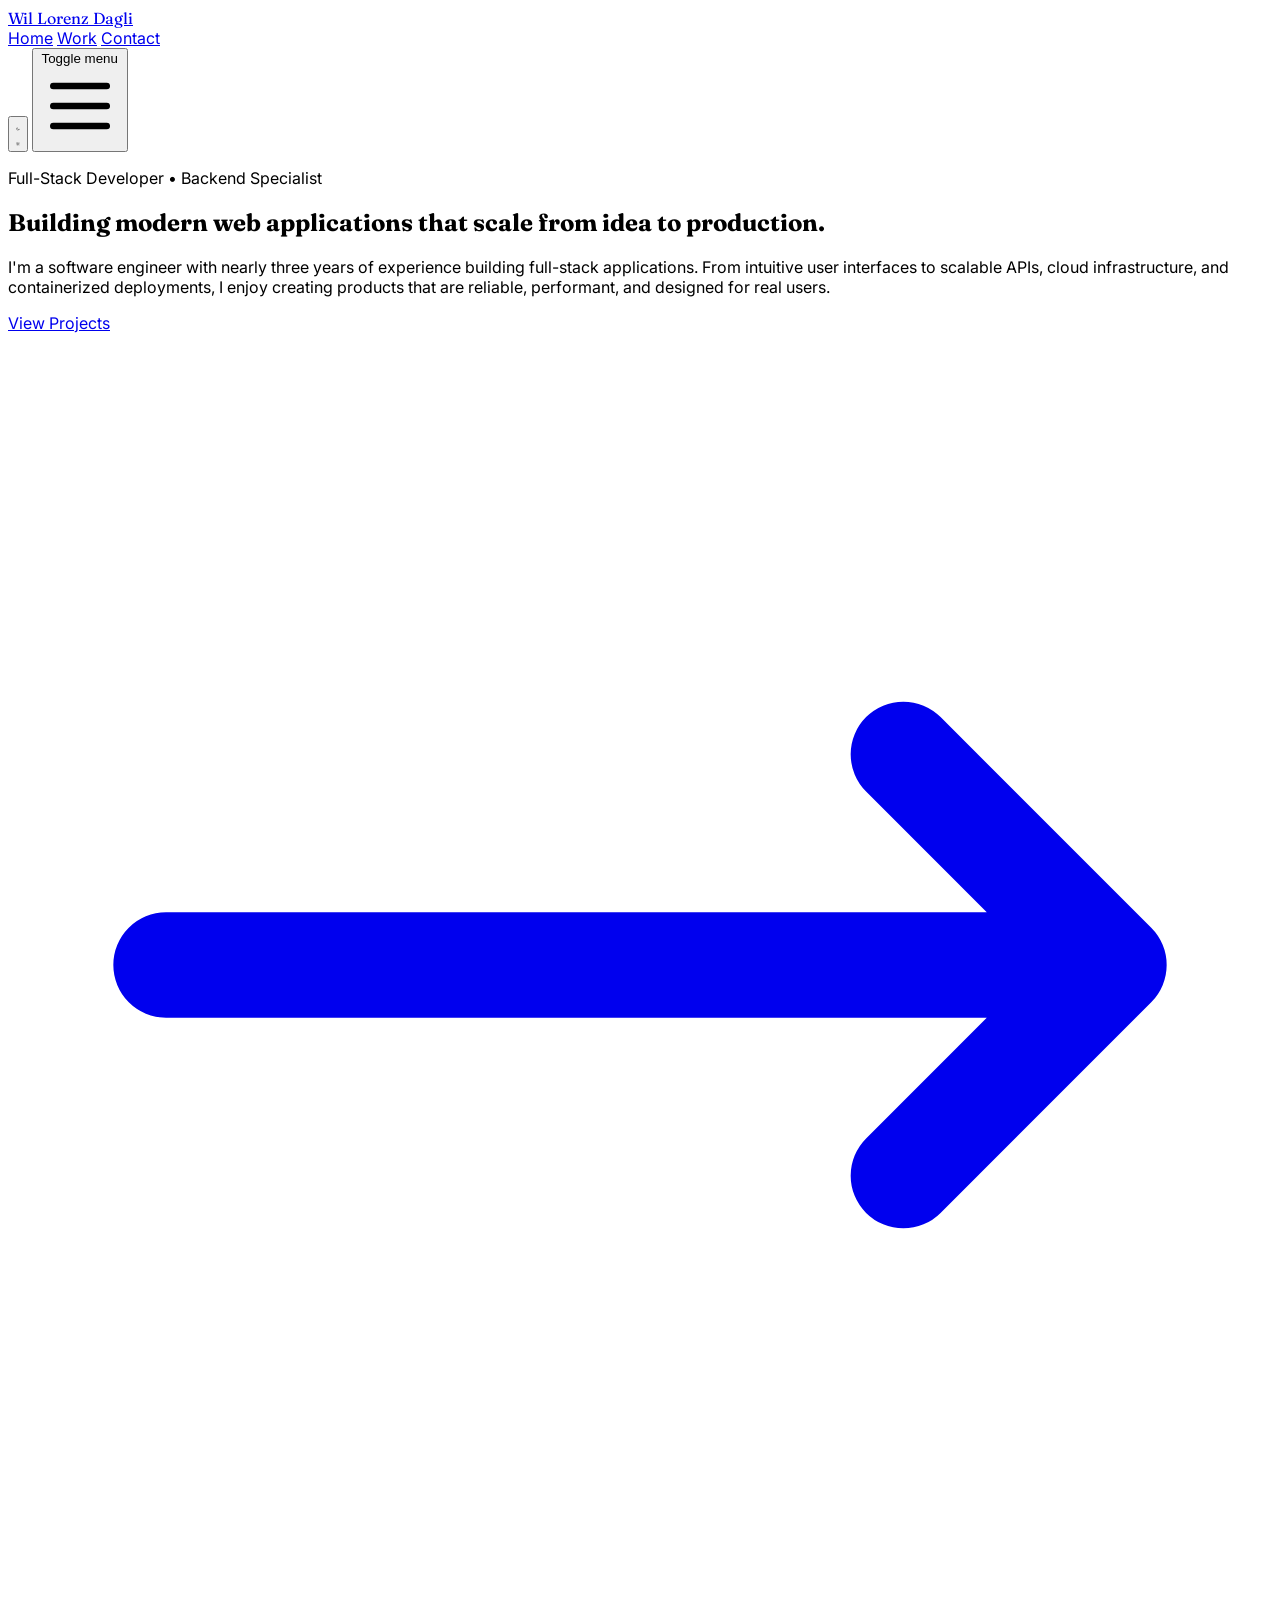
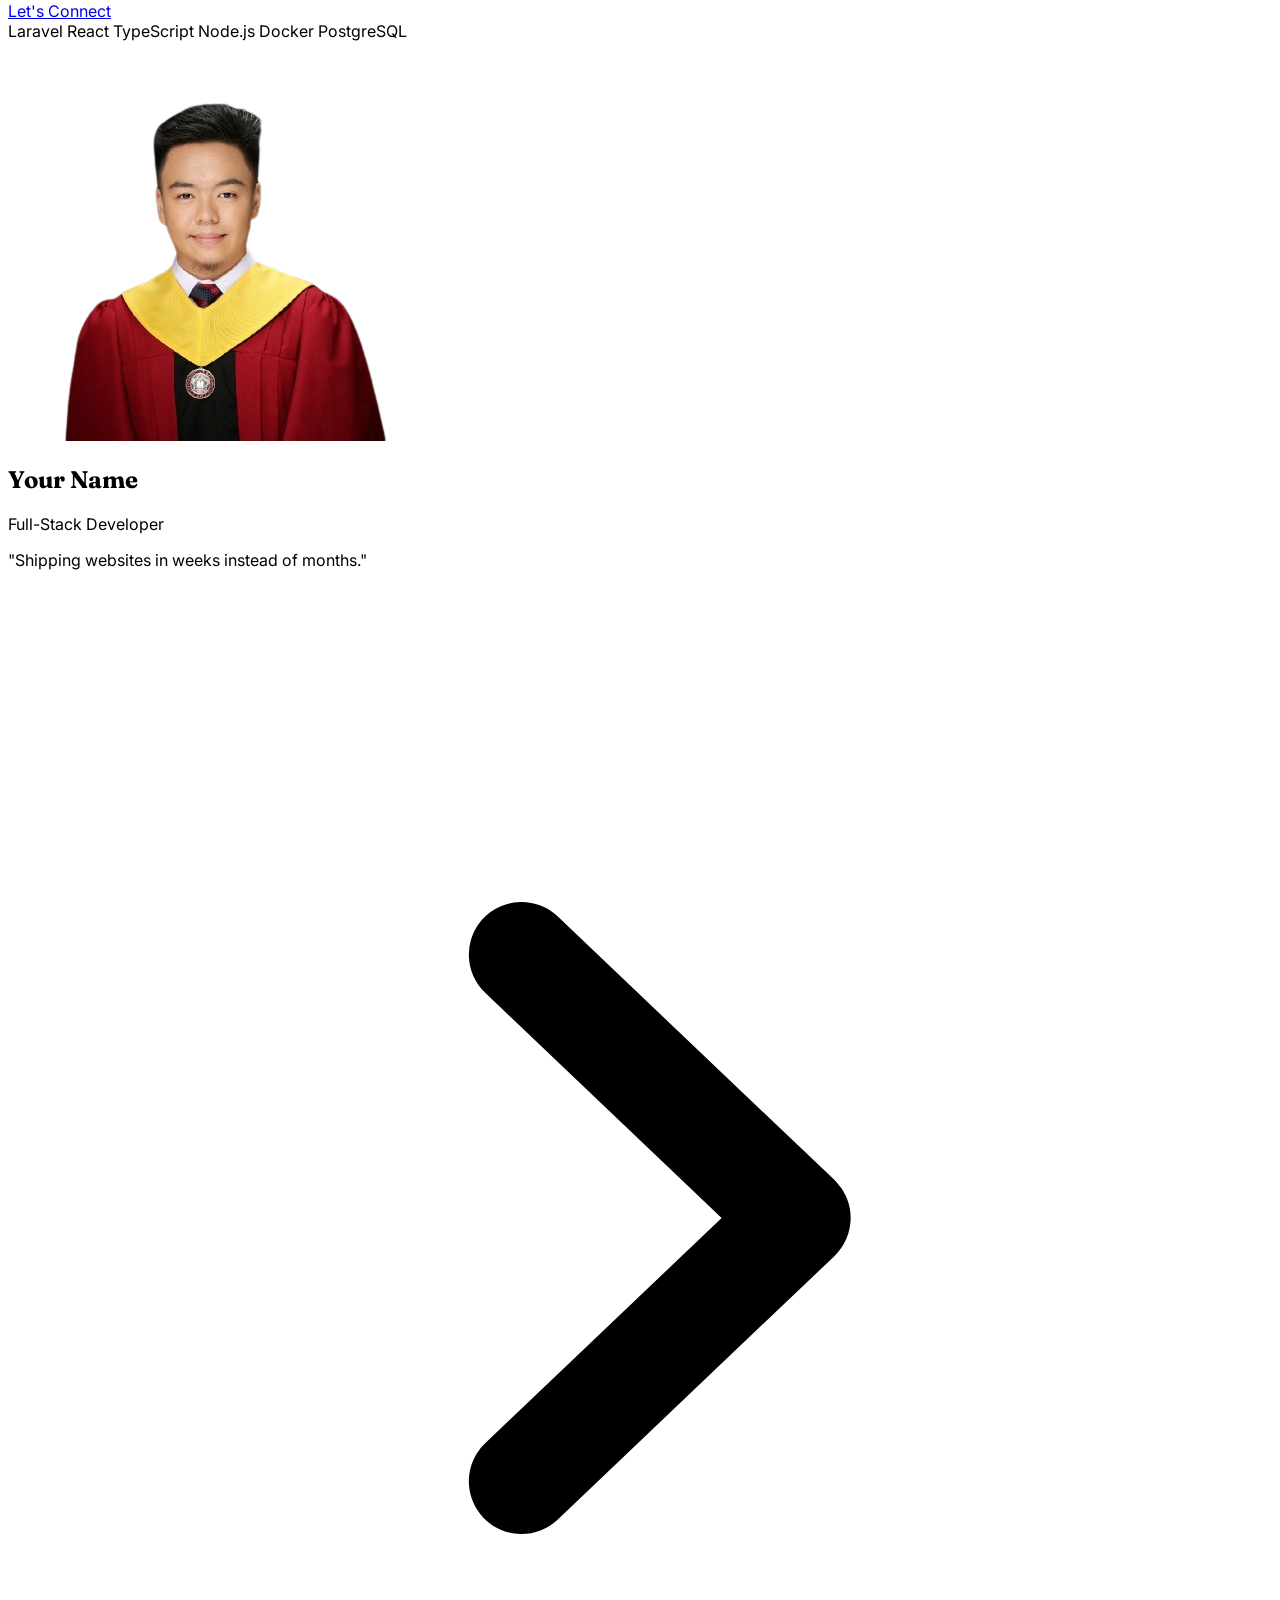
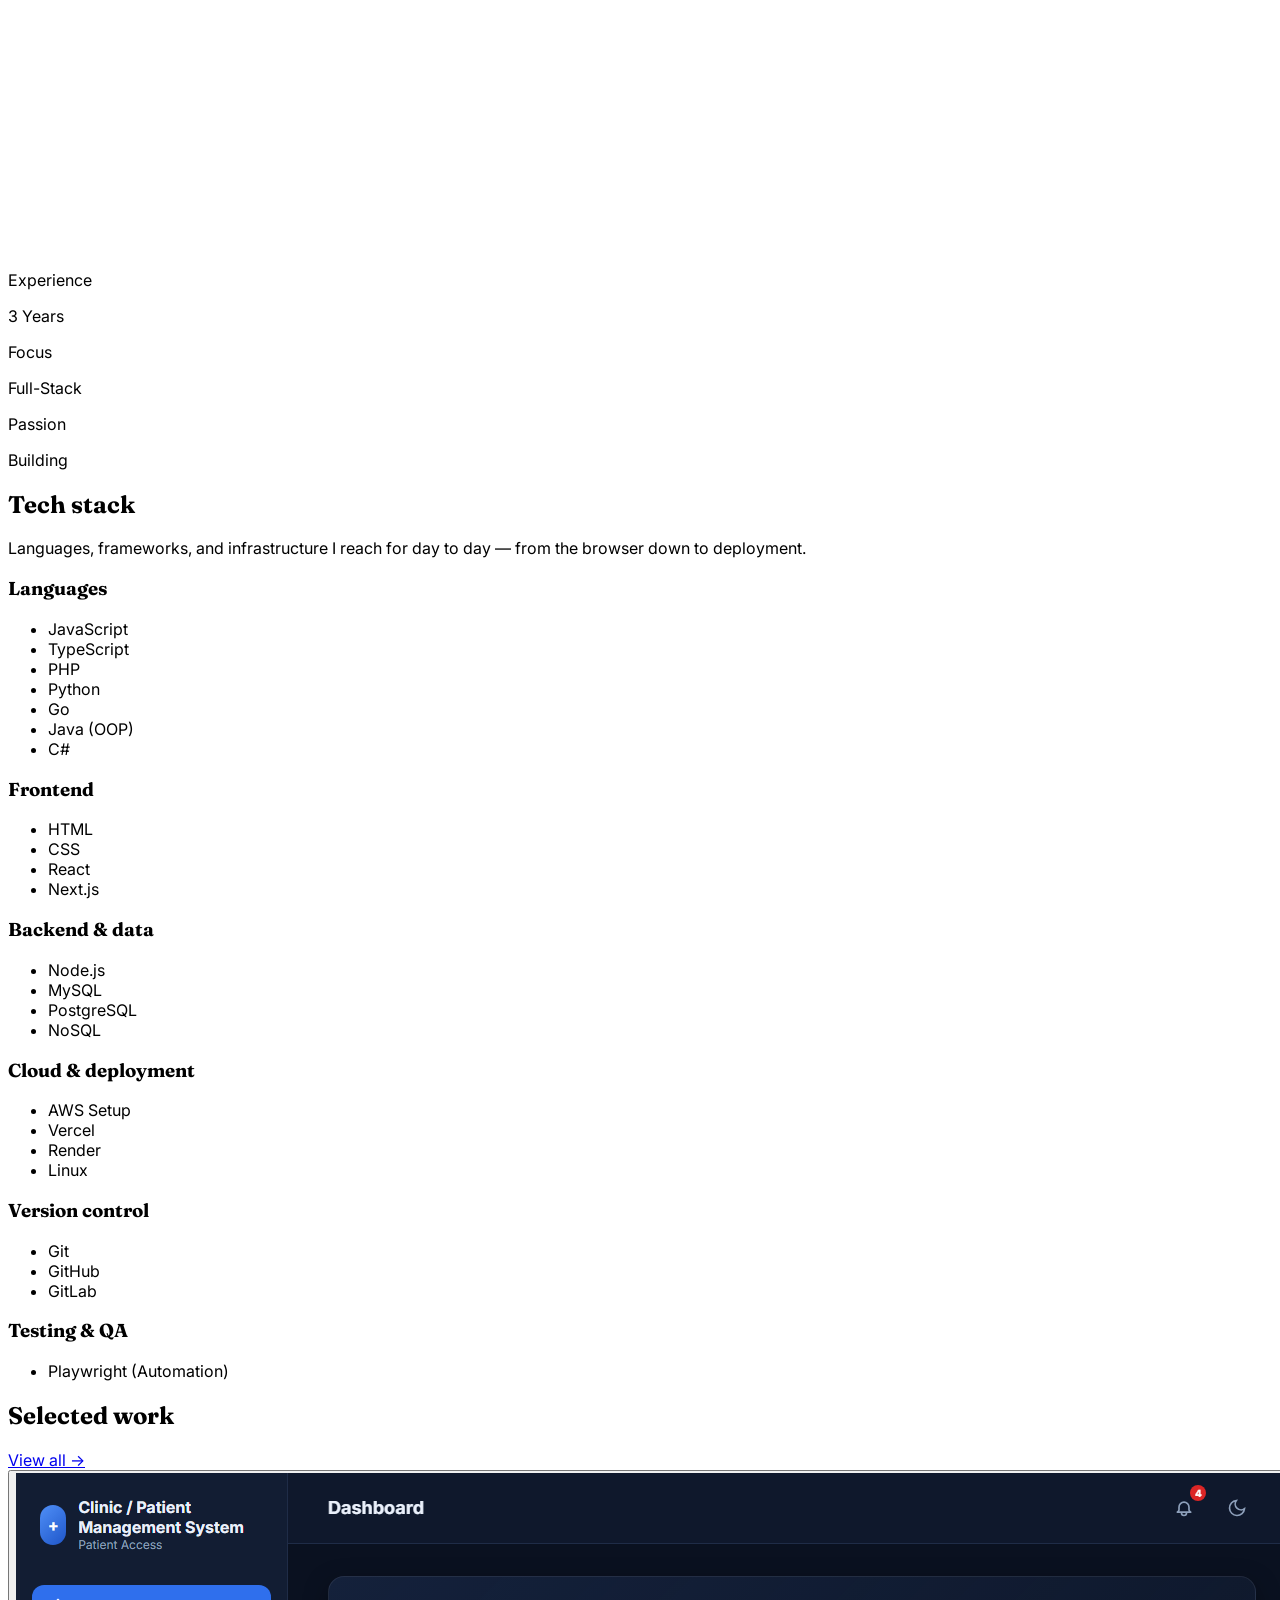
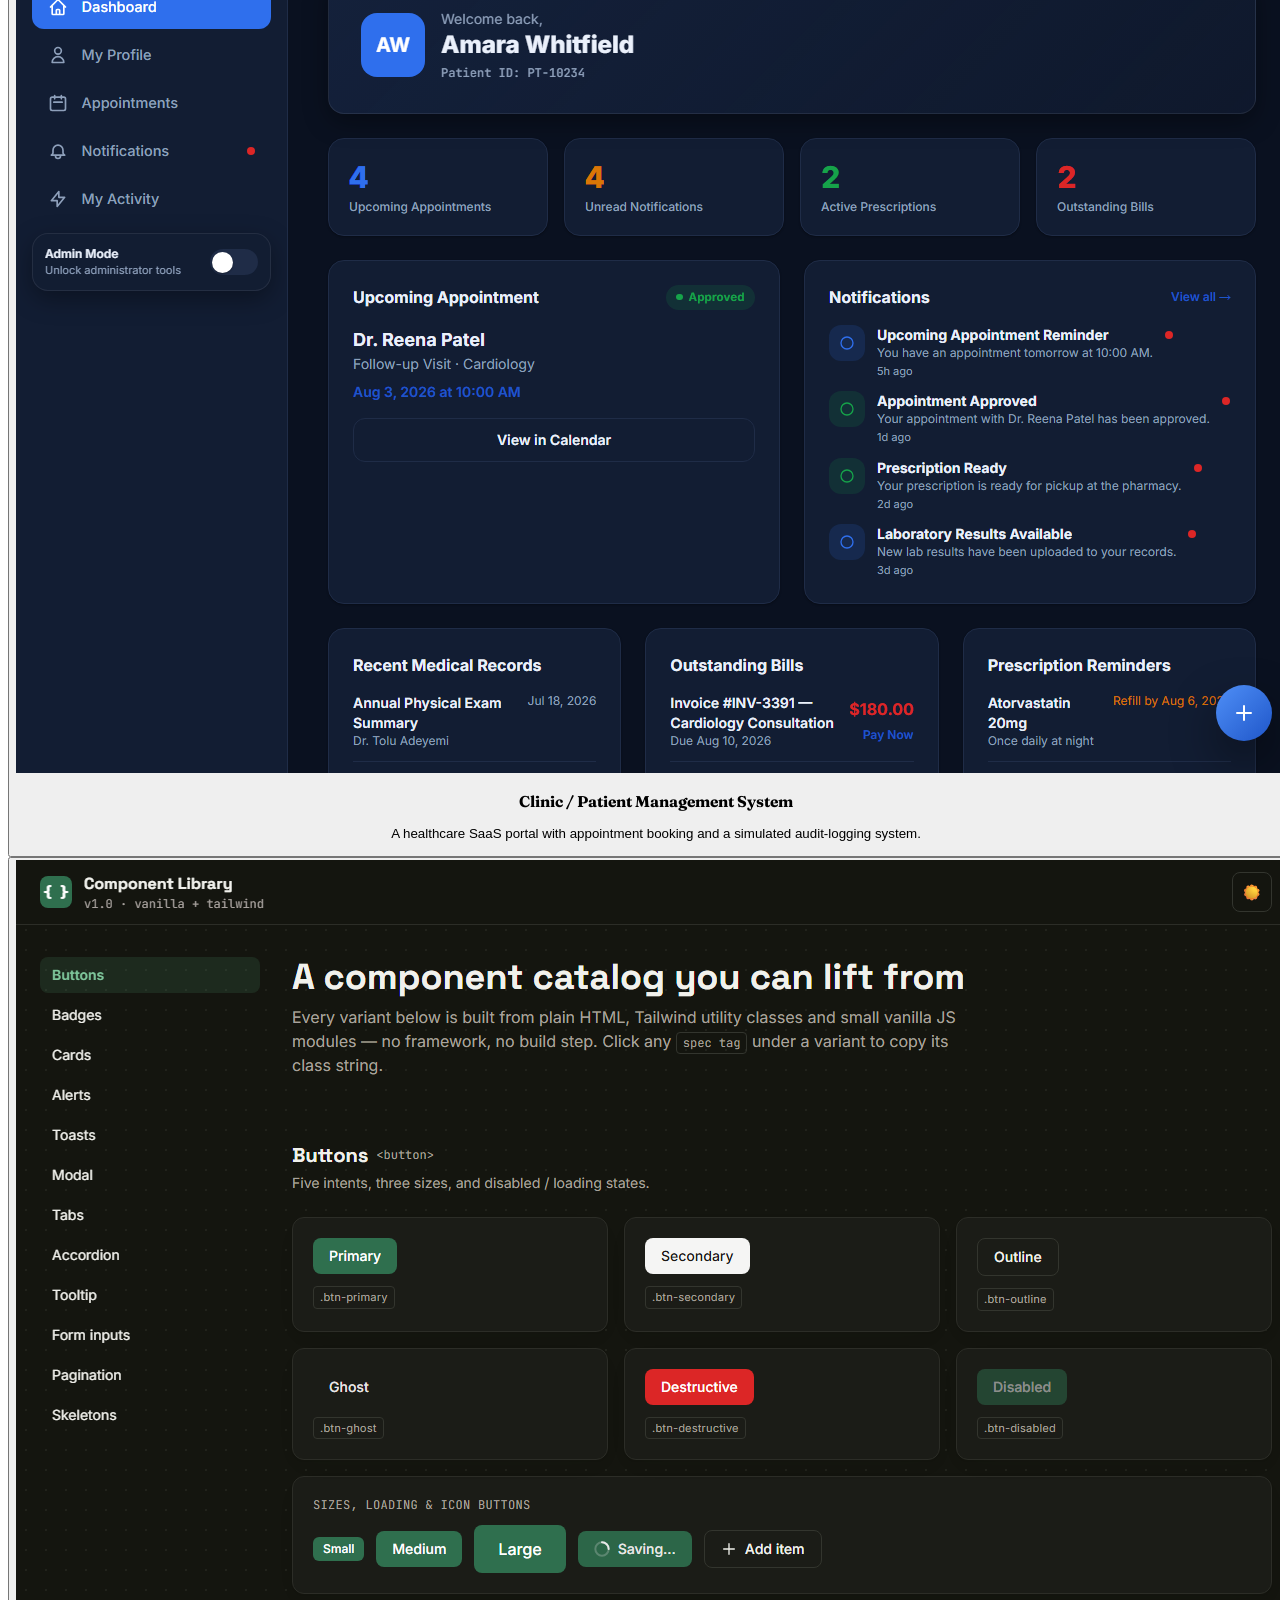
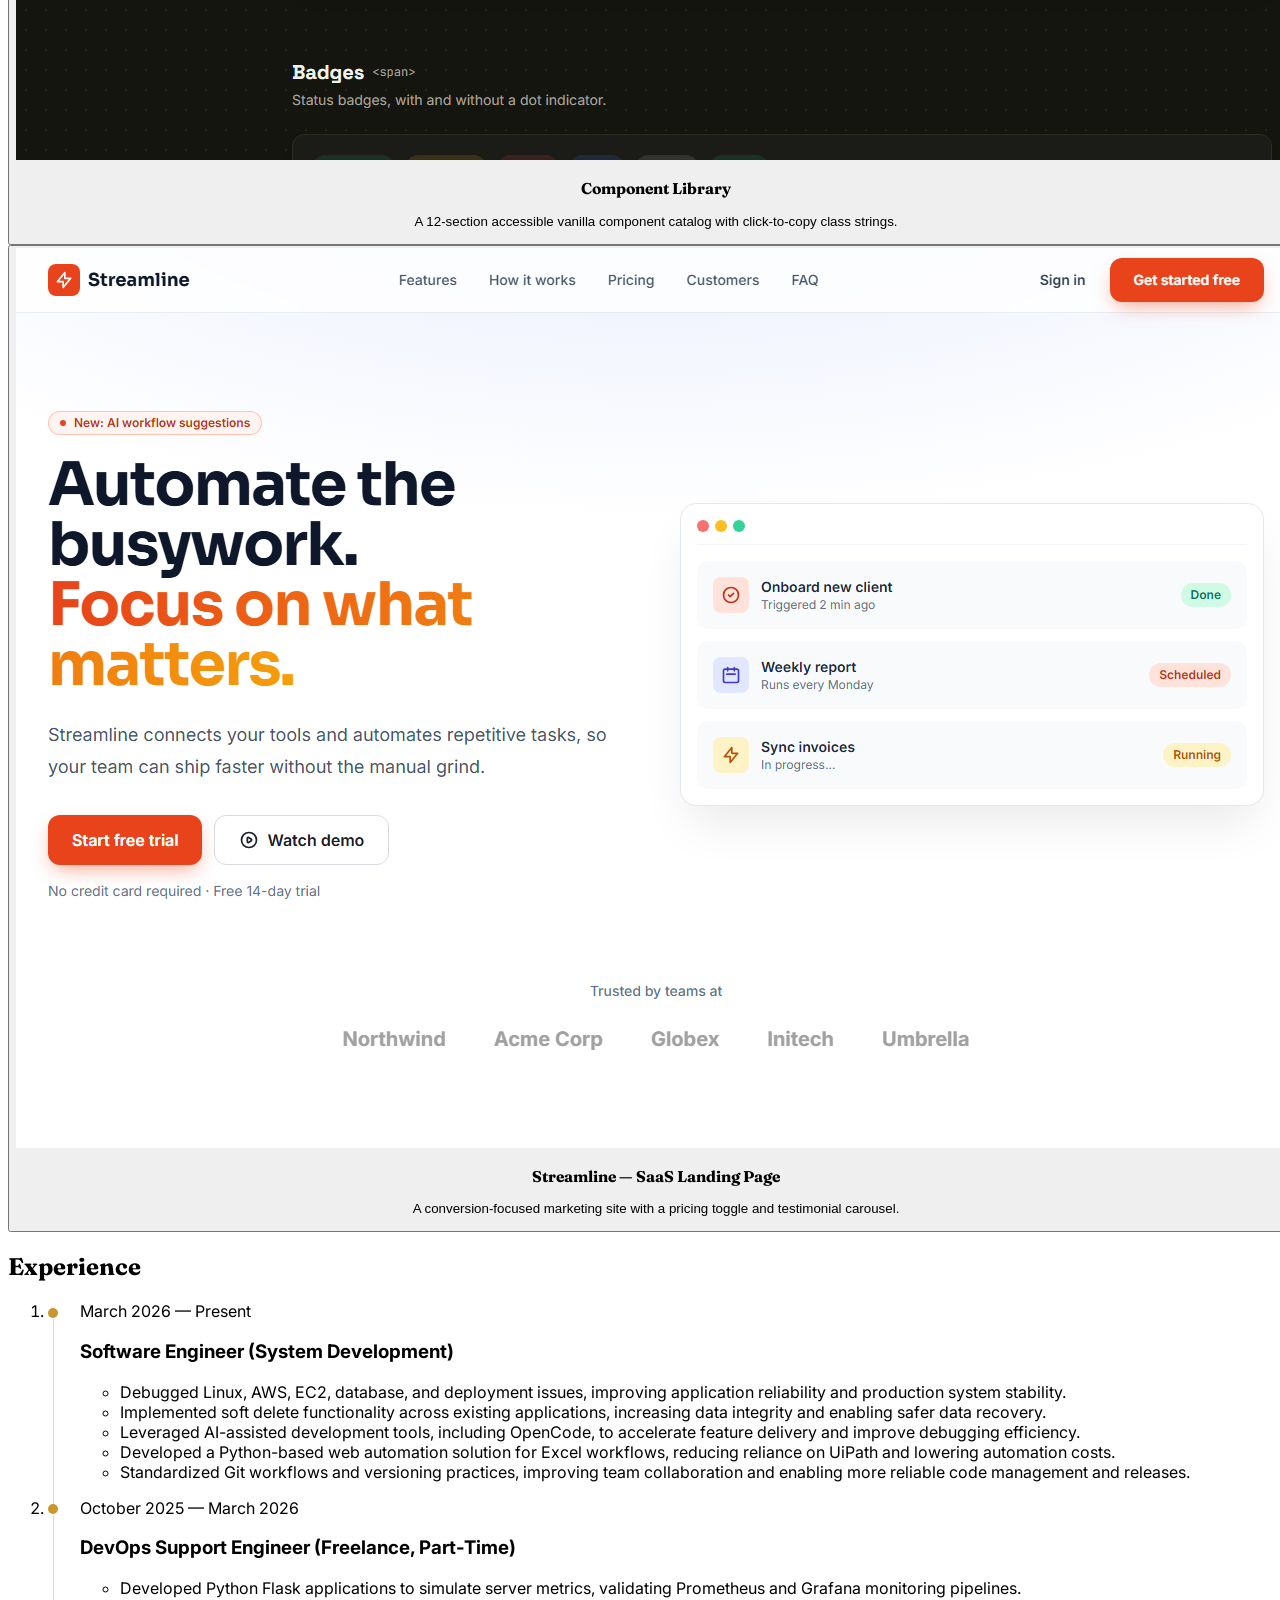
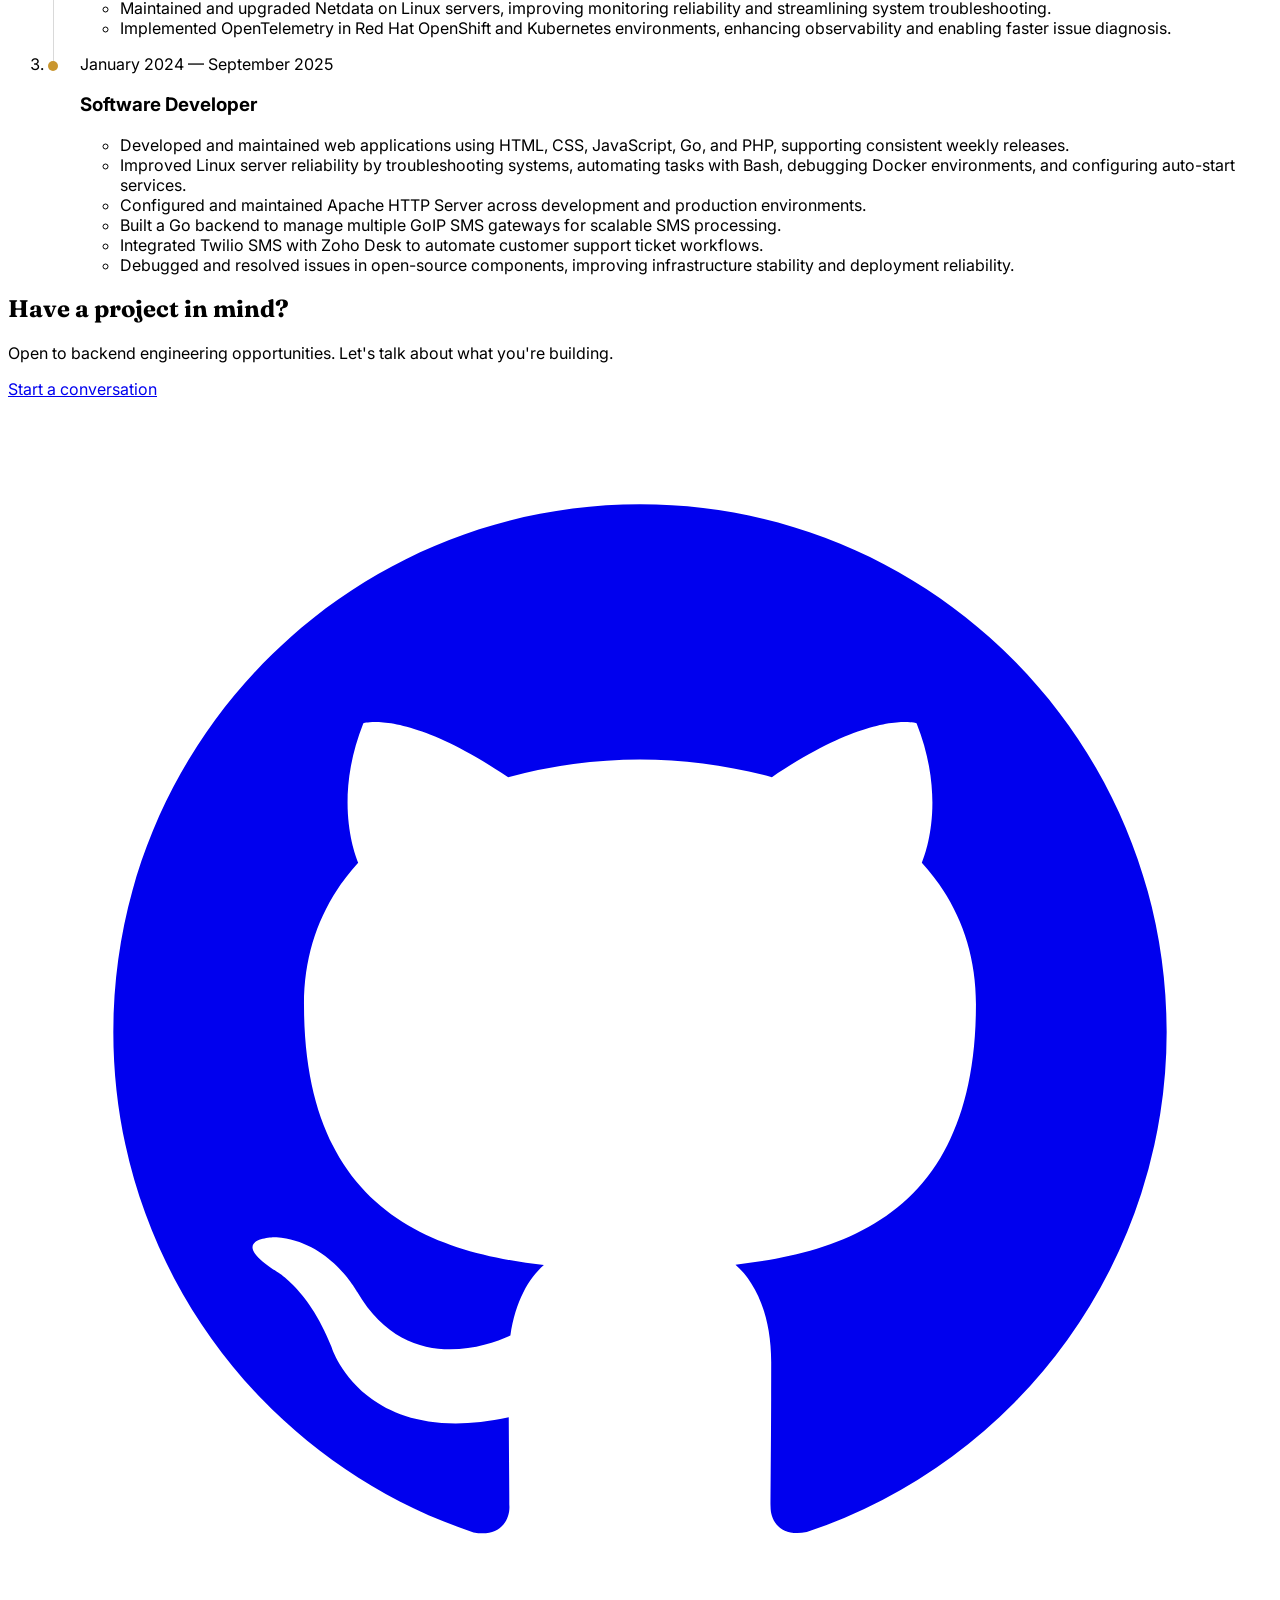
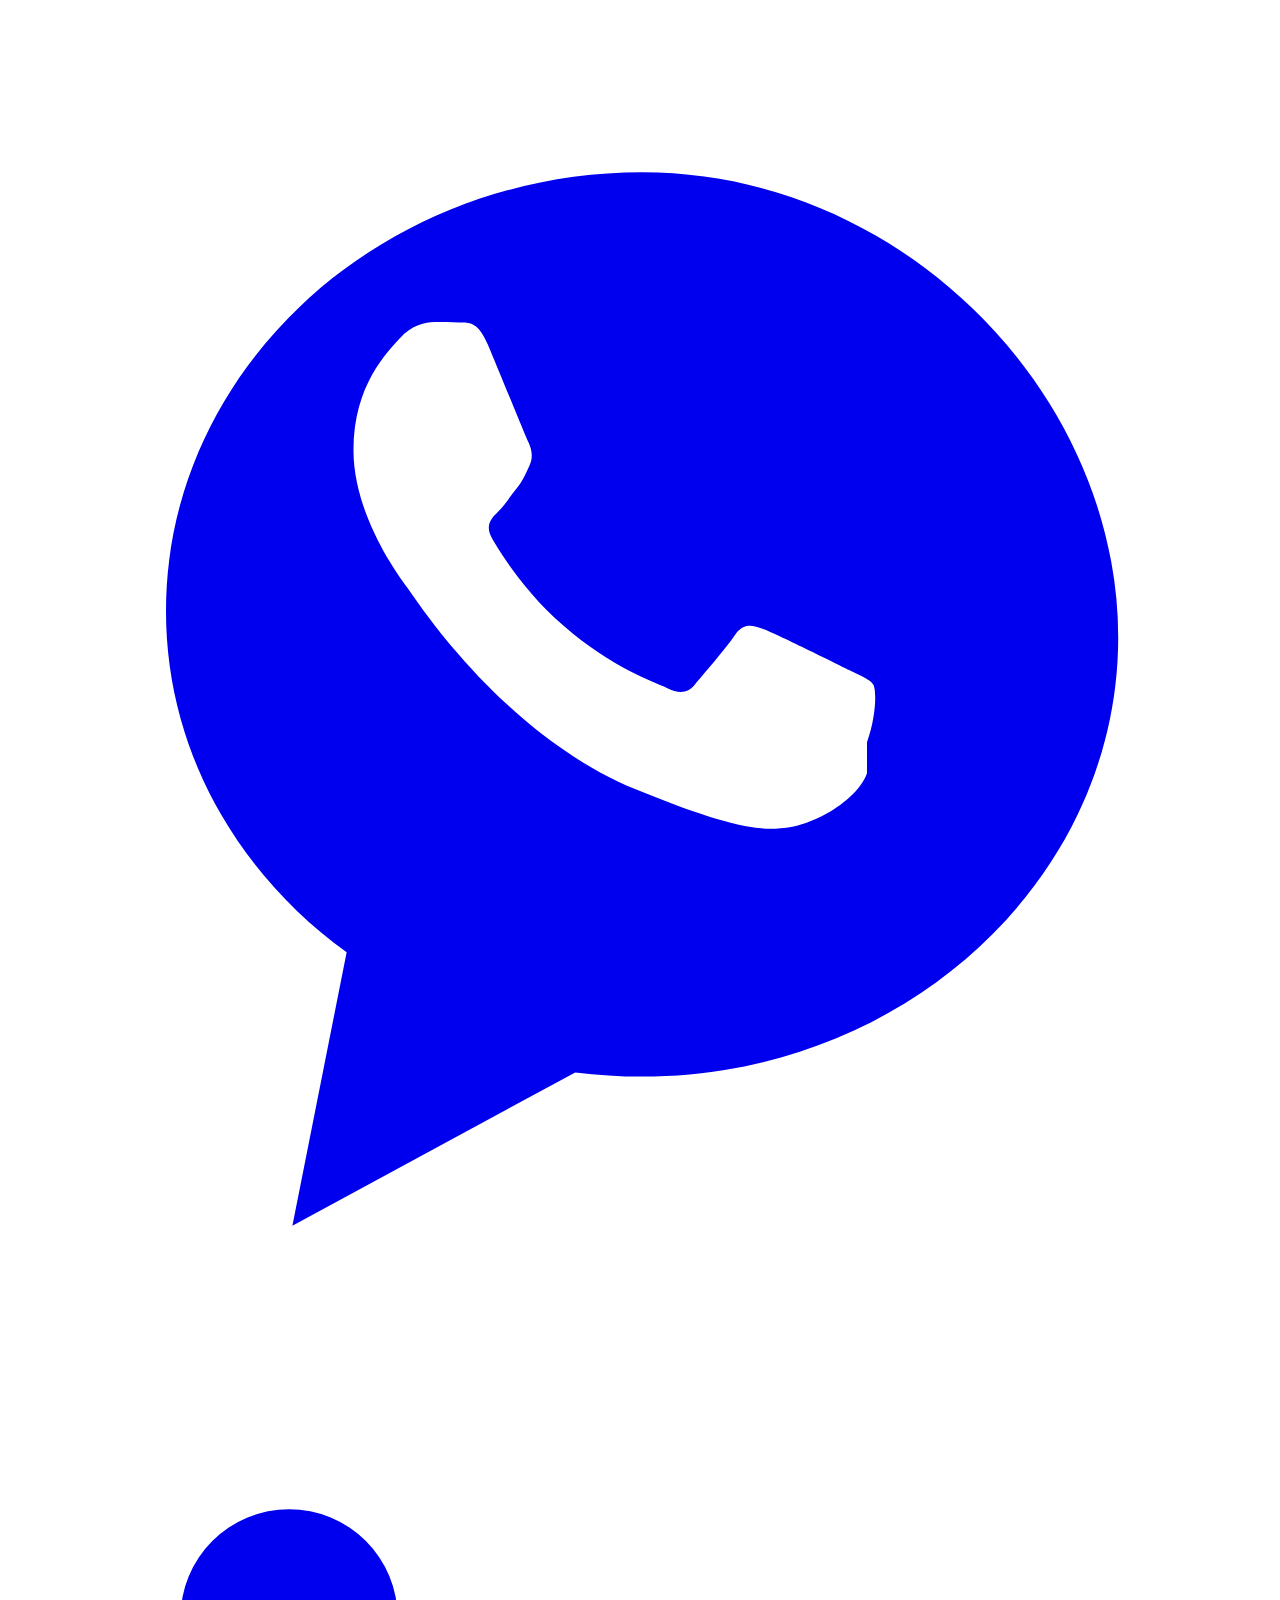
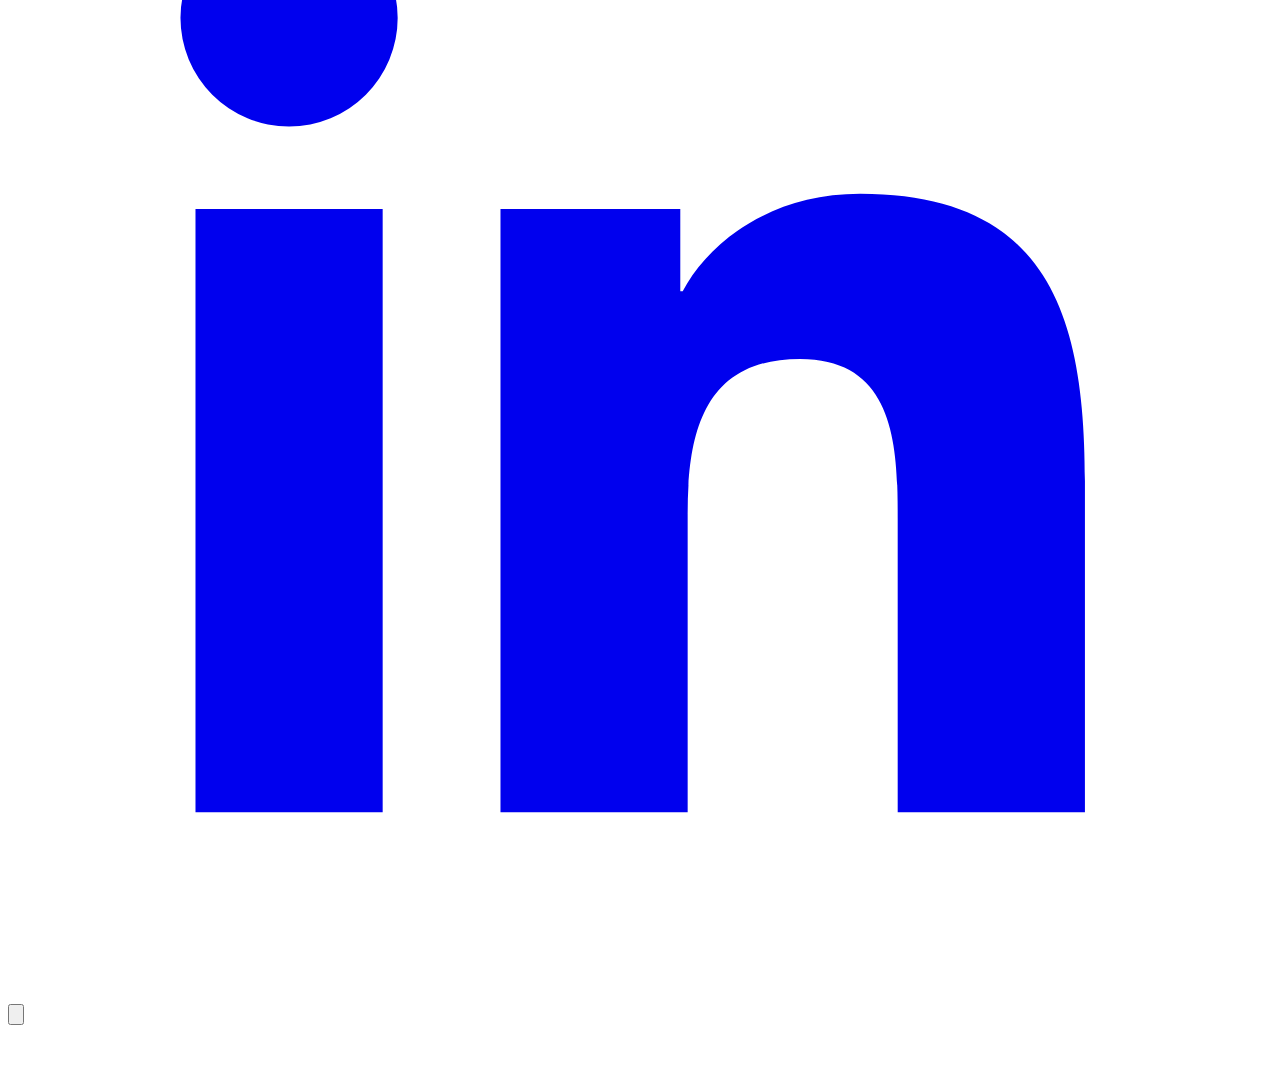
==== index.html @ 8887ef84 "initial commit" ====
<!doctype html>
<html lang="en">
  <head>
    <meta charset="UTF-8" />
    <meta name="viewport" content="width=device-width, initial-scale=1.0" />
    <title>Wil Lorenz Dagli — Software Engineer</title>
    <meta
      name="description"
      content="Portfolio of Wil Lorenz Dagli, a software engineer focused on backend development, DevOps, and observability."
    />
    <script src="https://cdn.tailwindcss.com"></script>
    <script>
      tailwind.config = {
        darkMode: "class",
        theme: {
          extend: {
            colors: {
              paper: { DEFAULT: "#f7f4ee", dark: "#14120d" },
              ink: { DEFAULT: "#1b1810", dark: "#f2ede2" },
              accent: {
                50: "#fbf3e2",
                100: "#f6e6c0",
                200: "#eccf88",
                300: "#e2b656",
                400: "#d6a03e",
                500: "#c9962f",
                600: "#a97a1f",
                700: "#835f18",
                800: "#5e4512",
                900: "#3d2d0c",
              },
            },
            fontFamily: {
              display: ["Fraunces", "serif"],
              sans: ["Inter", "sans-serif"],
            },
          },
        },
      };
    </script>
    <link rel="stylesheet" href="css/style.css" />
  </head>
  <body
    class="bg-paper dark:bg-paper-dark text-ink dark:text-ink-dark font-sans antialiased transition-colors"
  >
    <a
      href="#main"
      class="skip-link bg-accent-500 text-ink px-4 py-2 rounded-md font-medium"
      >Skip to main content</a
    >

    <header
      class="border-b border-ink/10 dark:border-ink-dark/10 sticky top-0 z-40 bg-paper/90 dark:bg-paper-dark/90 backdrop-blur"
    >
      <div
        class="max-w-6xl mx-auto px-6 flex items-center justify-between h-18 py-4"
      >
        <a
          href="index.html"
          class="font-display text-xl font-semibold tracking-tight"
          >Wil Lorenz Dagli</a
        >

        <nav class="hidden md:flex items-center gap-8" aria-label="Primary">
          <a
            data-nav-link
            href="index.html"
            class="text-sm font-medium hover:text-accent-600 dark:hover:text-accent-400 transition-colors"
            >Home</a
          >
          <a
            data-nav-link
            href="projects.html"
            class="text-sm font-medium hover:text-accent-600 dark:hover:text-accent-400 transition-colors"
            >Work</a
          >
          <a
            data-nav-link
            href="contact.html"
            class="text-sm font-medium hover:text-accent-600 dark:hover:text-accent-400 transition-colors"
            >Contact</a
          >
        </nav>

        <div class="flex items-center gap-2">
          <button
            data-theme-toggle
            type="button"
            aria-pressed="false"
            class="p-2 rounded-full hover:bg-ink/5 dark:hover:bg-ink-dark/10 focus-visible:outline focus-visible:outline-2 focus-visible:outline-accent-500 focus-visible:outline-offset-2 transition-colors"
          >
            <svg
              class="w-5 h-5 dark:hidden"
              fill="none"
              stroke="currentColor"
              viewBox="0 0 24 24"
              aria-hidden="true"
            >
              <path
                stroke-linecap="round"
                stroke-linejoin="round"
                stroke-width="2"
                d="M20.354 15.354A9 9 0 018.646 3.646 9.003 9.003 0 0012 21a9.003 9.003 0 008.354-5.646z"
              />
            </svg>
            <svg
              class="w-5 h-5 hidden dark:block"
              fill="none"
              stroke="currentColor"
              viewBox="0 0 24 24"
              aria-hidden="true"
            >
              <circle cx="12" cy="12" r="4" stroke-width="2" />
              <path
                stroke-linecap="round"
                stroke-width="2"
                d="M12 2v2m0 16v2M4.93 4.93l1.41 1.41m11.32 11.32l1.41 1.41M2 12h2m16 0h2M4.93 19.07l1.41-1.41m11.32-11.32l1.41-1.41"
              />
            </svg>
          </button>
          <button
            id="menu-toggle"
            type="button"
            aria-expanded="false"
            aria-controls="mobile-menu"
            class="md:hidden p-2 rounded-md hover:bg-ink/5 dark:hover:bg-ink-dark/10 focus-visible:outline focus-visible:outline-2 focus-visible:outline-accent-500 focus-visible:outline-offset-2"
          >
            <span class="sr-only">Toggle menu</span>
            <svg
              class="w-6 h-6"
              fill="none"
              stroke="currentColor"
              viewBox="0 0 24 24"
              aria-hidden="true"
            >
              <path
                stroke-linecap="round"
                stroke-linejoin="round"
                stroke-width="2"
                d="M4 6h16M4 12h16M4 18h16"
              />
            </svg>
          </button>
        </div>
      </div>
      <nav id="mobile-menu" class="md:hidden" aria-label="Mobile">
        <div class="px-6 pb-4 flex flex-col gap-3">
          <a data-nav-link href="index.html" class="text-sm font-medium py-1"
            >Home</a
          >
          <a data-nav-link href="projects.html" class="text-sm font-medium py-1"
            >Work</a
          >
          <a data-nav-link href="contact.html" class="text-sm font-medium py-1"
            >Contact</a
          >
        </div>
      </nav>
    </header>

    <main id="main">
      <!-- Hero -->
      <section
        class="border-b border-ink/10 dark:border-ink-dark/10 max-w-7xl mx-auto px-6 pt-24 pb-24 grid lg:grid-cols-[1.15fr,0.85fr] gap-16 items-center"
      >
        <!-- Left Content -->
        <div class="reveal">
          <p
            class="text-accent-600 dark:text-accent-400 font-semibold tracking-[0.2em] uppercase text-sm mb-5"
          >
            Full-Stack Developer • Backend Specialist
          </p>

          <h1
            class="font-display text-5xl sm:text-6xl lg:text-7xl font-semibold leading-[1.05] tracking-tight"
          >
            Building
            <span class="italic text-accent-600 dark:text-accent-400">
              modern web applications
            </span>
            that scale from idea to production.
          </h1>

          <p
            class="mt-8 max-w-2xl text-lg leading-8 text-ink/70 dark:text-ink-dark/70"
          >
            I'm a software engineer with nearly three years of experience
            building full-stack applications. From intuitive user interfaces to
            scalable APIs, cloud infrastructure, and containerized deployments,
            I enjoy creating products that are reliable, performant, and
            designed for real users.
          </p>

          <!-- Buttons -->
          <div class="flex flex-wrap gap-4 mt-10">
            <a
              href="projects.html"
              class="inline-flex items-center gap-2 rounded-full bg-accent-600 px-7 py-3.5 text-paper font-medium transition hover:bg-accent-700 shadow-md"
            >
              View Projects

              <svg
                class="w-5 h-5"
                fill="none"
                stroke="currentColor"
                viewBox="0 0 24 24"
              >
                <path
                  stroke-linecap="round"
                  stroke-linejoin="round"
                  stroke-width="2"
                  d="M17 8l4 4m0 0l-4 4m4-4H3"
                />
              </svg>
            </a>

            <a
              href="contact.html"
              class="inline-flex items-center rounded-full border border-ink/10 dark:border-white/10 px-7 py-3.5 font-medium transition hover:bg-ink/5 dark:hover:bg-white/5"
            >
              Let's Connect
            </a>
          </div>

          <!-- Tech Stack -->
          <div class="mt-12 flex flex-wrap gap-3">
            <span
              class="px-4 py-2 rounded-full bg-ink/5 dark:bg-ink-dark/10 text-sm font-medium"
            >
              Laravel
            </span>

            <span
              class="px-4 py-2 rounded-full bg-ink/5 dark:bg-ink-dark/10 text-sm font-medium"
            >
              React
            </span>

            <span
              class="px-4 py-2 rounded-full bg-ink/5 dark:bg-ink-dark/10 text-sm font-medium"
            >
              TypeScript
            </span>

            <span
              class="px-4 py-2 rounded-full bg-ink/5 dark:bg-ink-dark/10 text-sm font-medium"
            >
              Node.js
            </span>

            <span
              class="px-4 py-2 rounded-full bg-ink/5 dark:bg-ink-dark/10 text-sm font-medium"
            >
              Docker
            </span>

            <span
              class="px-4 py-2 rounded-full bg-ink/5 dark:bg-ink-dark/10 text-sm font-medium"
            >
              PostgreSQL
            </span>
          </div>
        </div>

        <!-- Right Card -->
        <div class="reveal relative" style="transition-delay: 150ms">
          <!-- Soft Accent Glow -->
          <div
            class="absolute -top-6 -right-6 h-52 w-52 rounded-full bg-accent-500/10 blur-3xl"
          ></div>

          <div
            class="relative overflow-hidden rounded-[2rem] border border-ink/10 dark:border-white/10 bg-ink/5 dark:bg-white/5 shadow-2xl dark:shadow-black/30"
          >
            <!-- Portrait -->
            <img
              src="assets/images/profile-removebg-preview.png"
              alt="Portrait"
              class="h-[650px] w-full object-cover object-top"
            />

            <!-- Image Overlay -->
            <div
              class="absolute inset-0 bg-gradient-to-t from-black/60 via-black/20 to-transparent"
            ></div>

            <!-- Glass Card -->
            <div
              class="absolute bottom-6 left-6 right-6 rounded-3xl border border-white/10 bg-white/80 dark:bg-slate-900/70 backdrop-blur-lg p-6"
            >
              <div class="flex items-center justify-between">
                <div>
                  <h2
                    class="font-display text-2xl font-semibold text-ink dark:text-white"
                  >
                    Your Name
                  </h2>

                  <p class="mt-1 text-ink/70 dark:text-white/70">
                    Full-Stack Developer
                  </p>

                  <p
                    class="mt-2 text-sm text-ink/60 dark:text-ink-dark/60 italic"
                  >
                    "Shipping websites in weeks instead of months."
                  </p>
                </div>

                <div
                  class="h-14 w-14 rounded-2xl bg-accent-600 text-white flex items-center justify-center shadow-lg"
                >
                  <svg
                    class="w-7 h-7"
                    fill="none"
                    stroke="currentColor"
                    viewBox="0 0 24 24"
                  >
                    <path
                      stroke-linecap="round"
                      stroke-linejoin="round"
                      stroke-width="2"
                      d="M9.75 17L15 12l-5.25-5"
                    />
                  </svg>
                </div>
              </div>

              <!-- Stats -->
              <div class="mt-6 grid grid-cols-3 gap-3">
                <div
                  class="rounded-xl border border-black/5 dark:border-white/5 bg-black/5 dark:bg-white/5 py-3 text-center"
                >
                  <p
                    class="text-xs uppercase tracking-wider text-ink/50 dark:text-white/50"
                  >
                    Experience
                  </p>

                  <p
                    class="mt-1 text-lg font-semibold text-ink dark:text-white"
                  >
                    3 Years
                  </p>
                </div>

                <div
                  class="rounded-xl border border-black/5 dark:border-white/5 bg-black/5 dark:bg-white/5 py-3 text-center"
                >
                  <p
                    class="text-xs uppercase tracking-wider text-ink/50 dark:text-white/50"
                  >
                    Focus
                  </p>

                  <p
                    class="mt-1 text-lg font-semibold text-ink dark:text-white"
                  >
                    Full-Stack
                  </p>
                </div>

                <div
                  class="rounded-xl border border-black/5 dark:border-white/5 bg-black/5 dark:bg-white/5 py-3 text-center"
                >
                  <p
                    class="text-xs uppercase tracking-wider text-ink/50 dark:text-white/50"
                  >
                    Passion
                  </p>

                  <p
                    class="mt-1 text-lg font-semibold text-ink dark:text-white"
                  >
                    Building
                  </p>
                </div>
              </div>
            </div>
          </div>
        </div>
      </section>
      <!-- Tech stack -->
      <section class="border-t border-ink/10 dark:border-ink-dark/10 py-24">
        <div class="max-w-6xl mx-auto px-6">
          <div class="reveal mb-12 max-w-2xl">
            <h2 class="font-display text-3xl font-semibold mb-3">Tech stack</h2>
            <p class="text-ink/70 dark:text-ink-dark/70">
              Languages, frameworks, and infrastructure I reach for day to day —
              from the browser down to deployment.
            </p>
          </div>
          <div class="grid sm:grid-cols-2 lg:grid-cols-3 gap-x-8 gap-y-10">
            <div class="reveal">
              <h3 class="font-display text-lg font-semibold mb-3">Languages</h3>
              <ul class="flex flex-wrap gap-2">
                <li
                  class="px-3 py-1.5 rounded-full bg-ink/5 dark:bg-ink-dark/10 text-sm font-medium"
                >
                  JavaScript
                </li>
                <li
                  class="px-3 py-1.5 rounded-full bg-ink/5 dark:bg-ink-dark/10 text-sm font-medium"
                >
                  TypeScript
                </li>
                <li
                  class="px-3 py-1.5 rounded-full bg-ink/5 dark:bg-ink-dark/10 text-sm font-medium"
                >
                  PHP
                </li>
                <li
                  class="px-3 py-1.5 rounded-full bg-ink/5 dark:bg-ink-dark/10 text-sm font-medium"
                >
                  Python
                </li>
                <li
                  class="px-3 py-1.5 rounded-full bg-ink/5 dark:bg-ink-dark/10 text-sm font-medium"
                >
                  Go
                </li>
                <li
                  class="px-3 py-1.5 rounded-full bg-ink/5 dark:bg-ink-dark/10 text-sm font-medium"
                >
                  Java (OOP)
                </li>
                <li
                  class="px-3 py-1.5 rounded-full bg-ink/5 dark:bg-ink-dark/10 text-sm font-medium"
                >
                  C#
                </li>
              </ul>
            </div>
            <div class="reveal" style="transition-delay: 60ms">
              <h3 class="font-display text-lg font-semibold mb-3">Frontend</h3>
              <ul class="flex flex-wrap gap-2">
                <li
                  class="px-3 py-1.5 rounded-full bg-ink/5 dark:bg-ink-dark/10 text-sm font-medium"
                >
                  HTML
                </li>
                <li
                  class="px-3 py-1.5 rounded-full bg-ink/5 dark:bg-ink-dark/10 text-sm font-medium"
                >
                  CSS
                </li>
                <li
                  class="px-3 py-1.5 rounded-full bg-ink/5 dark:bg-ink-dark/10 text-sm font-medium"
                >
                  React
                </li>
                <li
                  class="px-3 py-1.5 rounded-full bg-ink/5 dark:bg-ink-dark/10 text-sm font-medium"
                >
                  Next.js
                </li>
              </ul>
            </div>
            <div class="reveal" style="transition-delay: 120ms">
              <h3 class="font-display text-lg font-semibold mb-3">
                Backend &amp; data
              </h3>
              <ul class="flex flex-wrap gap-2">
                <li
                  class="px-3 py-1.5 rounded-full bg-ink/5 dark:bg-ink-dark/10 text-sm font-medium"
                >
                  Node.js
                </li>
                <li
                  class="px-3 py-1.5 rounded-full bg-ink/5 dark:bg-ink-dark/10 text-sm font-medium"
                >
                  MySQL
                </li>
                <li
                  class="px-3 py-1.5 rounded-full bg-ink/5 dark:bg-ink-dark/10 text-sm font-medium"
                >
                  PostgreSQL
                </li>
                <li
                  class="px-3 py-1.5 rounded-full bg-ink/5 dark:bg-ink-dark/10 text-sm font-medium"
                >
                  NoSQL
                </li>
              </ul>
            </div>
            <div class="reveal" style="transition-delay: 60ms">
              <h3 class="font-display text-lg font-semibold mb-3">
                Cloud &amp; deployment
              </h3>
              <ul class="flex flex-wrap gap-2">
                <li
                  class="px-3 py-1.5 rounded-full bg-ink/5 dark:bg-ink-dark/10 text-sm font-medium"
                >
                  AWS Setup
                </li>
                <li
                  class="px-3 py-1.5 rounded-full bg-ink/5 dark:bg-ink-dark/10 text-sm font-medium"
                >
                  Vercel
                </li>
                <li
                  class="px-3 py-1.5 rounded-full bg-ink/5 dark:bg-ink-dark/10 text-sm font-medium"
                >
                  Render
                </li>
                <li
                  class="px-3 py-1.5 rounded-full bg-ink/5 dark:bg-ink-dark/10 text-sm font-medium"
                >
                  Linux
                </li>
              </ul>
            </div>
            <div class="reveal" style="transition-delay: 120ms">
              <h3 class="font-display text-lg font-semibold mb-3">
                Version control
              </h3>
              <ul class="flex flex-wrap gap-2">
                <li
                  class="px-3 py-1.5 rounded-full bg-ink/5 dark:bg-ink-dark/10 text-sm font-medium"
                >
                  Git
                </li>
                <li
                  class="px-3 py-1.5 rounded-full bg-ink/5 dark:bg-ink-dark/10 text-sm font-medium"
                >
                  GitHub
                </li>
                <li
                  class="px-3 py-1.5 rounded-full bg-ink/5 dark:bg-ink-dark/10 text-sm font-medium"
                >
                  GitLab
                </li>
              </ul>
            </div>
            <div class="reveal" style="transition-delay: 180ms">
              <h3 class="font-display text-lg font-semibold mb-3">
                Testing &amp; QA
              </h3>
              <ul class="flex flex-wrap gap-2">
                <li
                  class="px-3 py-1.5 rounded-full bg-ink/5 dark:bg-ink-dark/10 text-sm font-medium"
                >
                  Playwright (Automation)
                </li>
              </ul>
            </div>
          </div>
        </div>
      </section>

      <!-- Featured work -->
      <section
        class="border-t border-ink/10 dark:border-ink-dark/10 py-24 bg-ink/[0.02] dark:bg-ink-dark/[0.03]"
      >
        <div class="max-w-6xl mx-auto px-6">
          <div class="flex items-end justify-between mb-10 reveal">
            <h2 class="font-display text-3xl font-semibold">Selected work</h2>
            <a
              href="projects.html"
              class="text-sm font-medium text-accent-600 dark:text-accent-400 hover:underline"
              >View all →</a
            >
          </div>
          <div class="grid md:grid-cols-3 gap-6">
            <button
              type="button"
              data-project="patient-portal"
              class="reveal group w-full text-left rounded-2xl border border-ink/10 dark:border-ink-dark/10 overflow-hidden hover:shadow-xl hover:-translate-y-1 transition-all focus-visible:outline focus-visible:outline-2 focus-visible:outline-accent-500 focus-visible:outline-offset-2"
            >
              <div class="h-40 overflow-hidden bg-ink/5 dark:bg-ink-dark/10">
                <img
                  src="assets/images/projects/patient-portal.png"
                  alt="Clinic / Patient Management System dashboard screenshot"
                  class="w-full h-full object-cover object-top group-hover:scale-105 transition-transform duration-500"
                  loading="lazy"
                />
              </div>
              <div class="p-5">
                <h3 class="font-display text-lg font-semibold mb-1">
                  Clinic / Patient Management System
                </h3>
                <p class="text-sm text-ink/60 dark:text-ink-dark/60">
                  A healthcare SaaS portal with appointment booking and a
                  simulated audit-logging system.
                </p>
              </div>
            </button>
            <button
              type="button"
              data-project="component-library"
              class="reveal group w-full text-left rounded-2xl border border-ink/10 dark:border-ink-dark/10 overflow-hidden hover:shadow-xl hover:-translate-y-1 transition-all focus-visible:outline focus-visible:outline-2 focus-visible:outline-accent-500 focus-visible:outline-offset-2"
              style="transition-delay: 80ms"
            >
              <div class="h-40 overflow-hidden bg-ink/5 dark:bg-ink-dark/10">
                <img
                  src="assets/images/projects/component-library.png"
                  alt="Component library catalog screenshot"
                  class="w-full h-full object-cover object-top group-hover:scale-105 transition-transform duration-500"
                  loading="lazy"
                />
              </div>
              <div class="p-5">
                <h3 class="font-display text-lg font-semibold mb-1">
                  Component Library
                </h3>
                <p class="text-sm text-ink/60 dark:text-ink-dark/60">
                  A 12-section accessible vanilla component catalog with
                  click-to-copy class strings.
                </p>
              </div>
            </button>
            <button
              type="button"
              data-project="saas-landing-page"
              class="reveal group w-full text-left rounded-2xl border border-ink/10 dark:border-ink-dark/10 overflow-hidden hover:shadow-xl hover:-translate-y-1 transition-all focus-visible:outline focus-visible:outline-2 focus-visible:outline-accent-500 focus-visible:outline-offset-2"
              style="transition-delay: 160ms"
            >
              <div class="h-40 overflow-hidden bg-ink/5 dark:bg-ink-dark/10">
                <img
                  src="assets/images/projects/saas-landing-page.png"
                  alt="Streamline SaaS landing page screenshot"
                  class="w-full h-full object-cover object-top group-hover:scale-105 transition-transform duration-500"
                  loading="lazy"
                />
              </div>
              <div class="p-5">
                <h3 class="font-display text-lg font-semibold mb-1">
                  Streamline — SaaS Landing Page
                </h3>
                <p class="text-sm text-ink/60 dark:text-ink-dark/60">
                  A conversion-focused marketing site with a pricing toggle and
                  testimonial carousel.
                </p>
              </div>
            </button>
          </div>
        </div>
      </section>

      <!-- Experience timeline -->
      <section class="border-t border-ink/10 dark:border-ink-dark/10 py-24">
        <div class="max-w-3xl mx-auto px-6">
          <h2 class="font-display text-3xl font-semibold mb-12 reveal">
            Experience
          </h2>
          <!-- PLACEHOLDER: swap in your real company names, titles, and descriptions. -->
          <ol class="space-y-10">
            <li class="timeline-item reveal" style="transition-delay: 240ms">
              <p class="text-sm text-ink/50 dark:text-ink-dark/50 mb-1">
                March 2026 — Present
              </p>

              <h3 class="font-semibold text-lg">
                Software Engineer (System Development)
              </h3>

              <ul
                class="list-disc pl-5 mt-2 space-y-2 text-ink/70 dark:text-ink-dark/70"
              >
                <li>
                  Debugged Linux, AWS, EC2, database, and deployment issues,
                  improving application reliability and production system
                  stability.
                </li>
                <li>
                  Implemented soft delete functionality across existing
                  applications, increasing data integrity and enabling safer
                  data recovery.
                </li>
                <li>
                  Leveraged AI-assisted development tools, including OpenCode,
                  to accelerate feature delivery and improve debugging
                  efficiency.
                </li>
                <li>
                  Developed a Python-based web automation solution for Excel
                  workflows, reducing reliance on UiPath and lowering automation
                  costs.
                </li>
                <li>
                  Standardized Git workflows and versioning practices, improving
                  team collaboration and enabling more reliable code management
                  and releases.
                </li>
              </ul>
            </li>
            <li class="timeline-item reveal" style="transition-delay: 200ms">
              <p class="text-sm text-ink/50 dark:text-ink-dark/50 mb-1">
                October 2025 — March 2026
              </p>

              <h3 class="font-semibold text-lg">
                DevOps Support Engineer (Freelance, Part-Time)
              </h3>

              <ul
                class="list-disc pl-5 mt-2 space-y-2 text-ink/70 dark:text-ink-dark/70"
              >
                <li>
                  Developed Python Flask applications to simulate server
                  metrics, validating Prometheus and Grafana monitoring
                  pipelines.
                </li>
                <li>
                  Maintained and upgraded Netdata on Linux servers, improving
                  monitoring reliability and streamlining system
                  troubleshooting.
                </li>
                <li>
                  Implemented OpenTelemetry in Red Hat OpenShift and Kubernetes
                  environments, enhancing observability and enabling faster
                  issue diagnosis.
                </li>
              </ul>
            </li>
            <li class="timeline-item reveal" style="transition-delay: 160ms">
              <p class="text-sm text-ink/50 dark:text-ink-dark/50 mb-1">
                January 2024 — September 2025
              </p>

              <h3 class="font-semibold text-lg">Software Developer</h3>

              <ul
                class="list-disc pl-5 mt-2 space-y-2 text-ink/70 dark:text-ink-dark/70"
              >
                <li>
                  Developed and maintained web applications using HTML, CSS,
                  JavaScript, Go, and PHP, supporting consistent weekly
                  releases.
                </li>
                <li>
                  Improved Linux server reliability by troubleshooting systems,
                  automating tasks with Bash, debugging Docker environments, and
                  configuring auto-start services.
                </li>
                <li>
                  Configured and maintained Apache HTTP Server across
                  development and production environments.
                </li>
                <li>
                  Built a Go backend to manage multiple GoIP SMS gateways for
                  scalable SMS processing.
                </li>
                <li>
                  Integrated Twilio SMS with Zoho Desk to automate customer
                  support ticket workflows.
                </li>
                <li>
                  Debugged and resolved issues in open-source components,
                  improving infrastructure stability and deployment reliability.
                </li>
              </ul>
            </li>
          </ol>
        </div>
      </section>

      <!-- Contact CTA -->
      <section class="border-t border-ink/10 dark:border-ink-dark/10 py-24">
        <div class="max-w-3xl mx-auto px-6 text-center reveal">
          <h2 class="font-display text-3xl sm:text-4xl font-semibold mb-4">
            Have a project in mind?
          </h2>
          <p class="text-ink/70 dark:text-ink-dark/70 mb-8">
            Open to backend engineering opportunities. Let's talk about what
            you're building.
          </p>
          <a
            href="contact.html"
            class="inline-flex items-center gap-2 bg-ink dark:bg-accent-500 text-paper dark:text-ink px-8 py-3.5 rounded-full font-medium hover:opacity-90 transition-opacity focus-visible:outline focus-visible:outline-2 focus-visible:outline-accent-500 focus-visible:outline-offset-2"
          >
            Start a conversation
          </a>
        </div>
      </section>
    </main>

    <div class="flex items-center gap-4">
      <!-- GitHub -->
      <a
        href="https://github.com/komodu"
        target="_blank"
        rel="noopener noreferrer"
        class="text-ink/50 dark:text-ink-dark/50 hover:text-accent-600 dark:hover:text-accent-400 transition-colors"
        aria-label="GitHub"
      >
        <svg
          class="w-5 h-5"
          fill="currentColor"
          viewBox="0 0 24 24"
          aria-hidden="true"
        >
          <path
            d="M12 2C6.477 2 2 6.484 2 12.017c0 4.425 2.865 8.18 6.839 9.504.5.092.682-.217.682-.483 0-.237-.008-.868-.013-1.703-2.782.605-3.369-1.343-3.369-1.343-.454-1.158-1.11-1.466-1.11-1.466-.908-.62.069-.608.069-.608 1.003.07 1.531 1.032 1.531 1.032.892 1.53 2.341 1.088 2.91.832.092-.647.35-1.088.636-1.338-2.221-.253-4.555-1.113-4.555-4.951 0-1.093.39-1.988 1.029-2.688-.103-.253-.446-1.272.098-2.65 0 0 .84-.269 2.75 1.026A9.564 9.564 0 0112 6.844c.85.004 1.705.115 2.504.337 1.909-1.295 2.747-1.026 2.747-1.026.546 1.378.202 2.397.1 2.65.64.7 1.028 1.595 1.028 2.688 0 3.848-2.339 4.695-4.566 4.943.359.309.678.919.678 1.852 0 1.336-.012 2.415-.012 2.743 0 .268.18.58.688.482A10.02 10.02 0 0022 12.017C22 6.484 17.522 2 12 2z"
          />
        </svg>
      </a>

      <!-- Viber -->
      <a
        href="viber://chat?number=%2B639925816197"
        class="text-ink/50 dark:text-ink-dark/50 hover:text-[#7360F2] transition-colors"
        aria-label="Viber"
      >
        <svg
          class="w-5 h-5"
          fill="currentColor"
          viewBox="0 0 24 24"
          aria-hidden="true"
        >
          <path
            d="M12.04 2C7.08 2 3 5.73 3 10.33c0 2.59 1.3 4.93 3.43 6.48L5.4 22l5.37-2.91c.42.05.84.08 1.27.08 4.96 0 9.04-3.73 9.04-8.34S17 2 12.04 2zm4.27 11.41c-.18.5-.95.95-1.5 1.03-.39.05-.89.1-2.88-.72-2.55-1.05-4.2-3.64-4.33-3.81-.13-.17-1.04-1.38-1.04-2.63s.65-1.87.88-2.13c.22-.25.49-.31.65-.31.16 0 .33 0 .47.01.15.01.35-.06.55.42.21.5.71 1.72.77 1.85.06.13.1.28.02.45-.08.17-.12.28-.24.43-.12.15-.25.34-.36.45-.12.12-.25.25-.11.5.14.25.63 1.03 1.36 1.66.93.81 1.71 1.06 1.96 1.18.24.12.39.1.53-.06.14-.17.6-.7.76-.94.16-.24.32-.2.54-.12.22.08 1.39.66 1.63.78.24.12.4.18.46.28.06.1.06.59-.12 1.09z"
          />
        </svg>
      </a>

      <!-- LinkedIn -->
      <a
        href="https://linkedin.com/in/willdagli"
        target="_blank"
        rel="noopener noreferrer"
        class="text-ink/50 dark:text-ink-dark/50 hover:text-accent-600 dark:hover:text-accent-400 transition-colors"
        aria-label="LinkedIn"
      >
        <svg
          class="w-5 h-5"
          fill="currentColor"
          viewBox="0 0 24 24"
          aria-hidden="true"
        >
          <path
            d="M20.447 20.452h-3.554v-5.569c0-1.328-.027-3.037-1.852-3.037-1.853 0-2.136 1.445-2.136 2.939v5.667H9.351V9h3.414v1.561h.046c.477-.9 1.637-1.85 3.37-1.85 3.601 0 4.267 2.37 4.267 5.455v6.286zM5.337 7.433a2.062 2.062 0 11.001-4.124 2.062 2.062 0 01-.001 4.124zM7.114 20.452H3.56V9h3.554v11.452z"
          />
        </svg>
      </a>
    </div>

    <script src="js/script.js"></script>
  </body>
</html>
---- css/style.css ----
/* portfolio-website — custom styles beyond Tailwind utilities */

@import url('https://fonts.googleapis.com/css2?family=Fraunces:ital,opsz,wght@0,9..144,400;0,9..144,500;0,9..144,600;1,9..144,500&family=Inter:wght@400;500;600;700&display=swap');

:root {
  color-scheme: light;
}
html.dark {
  color-scheme: dark;
}

* {
  scrollbar-width: thin;
}

html {
  scroll-behavior: smooth;
}
@media (prefers-reduced-motion: reduce) {
  html {
    scroll-behavior: auto;
  }
}

body {
  font-family: 'Inter', sans-serif;
}
.font-display {
  font-family: 'Fraunces', serif;
}

/* Reveal-on-scroll: JS adds .is-visible when the element enters the viewport */
.reveal {
  opacity: 0;
  transform: translateY(24px);
  transition: opacity 0.7s ease, transform 0.7s ease;
}
.reveal.is-visible {
  opacity: 1;
  transform: translateY(0);
}
@media (prefers-reduced-motion: reduce) {
  .reveal {
    opacity: 1;
    transform: none;
    transition: none;
  }
}

/* Timeline connector */
.timeline-item {
  position: relative;
  padding-left: 2rem;
}
.timeline-item::before {
  content: '';
  position: absolute;
  left: 0;
  top: 0.4rem;
  width: 0.65rem;
  height: 0.65rem;
  border-radius: 999px;
  background: var(--tw-accent, #c9962f);
  background: rgb(201 150 47);
}
.timeline-item::after {
  content: '';
  position: absolute;
  left: 0.3rem;
  top: 1.1rem;
  bottom: -1.75rem;
  width: 1px;
  background: currentColor;
  opacity: 0.15;
}
.timeline-item:last-child::after {
  display: none;
}

/* Mobile menu */
#mobile-menu {
  max-height: 0;
  overflow: hidden;
  transition: max-height 0.3s ease;
}
#mobile-menu.open {
  max-height: 24rem;
}

/* Skip link */
.skip-link {
  position: absolute;
  left: -999px;
  top: auto;
  z-index: 100;
}
.skip-link:focus {
  left: 1rem;
  top: 1rem;
}

/* Form validation state */
.field-error {
  display: none;
}
.field-invalid .field-error {
  display: block;
}
.field-invalid input,
.field-invalid textarea {
  border-color: rgb(190 60 50) !important;
}

/* Project filter buttons */
.filter-btn[aria-pressed="true"] {
  background: rgb(201 150 47);
  color: #1b1810;
}
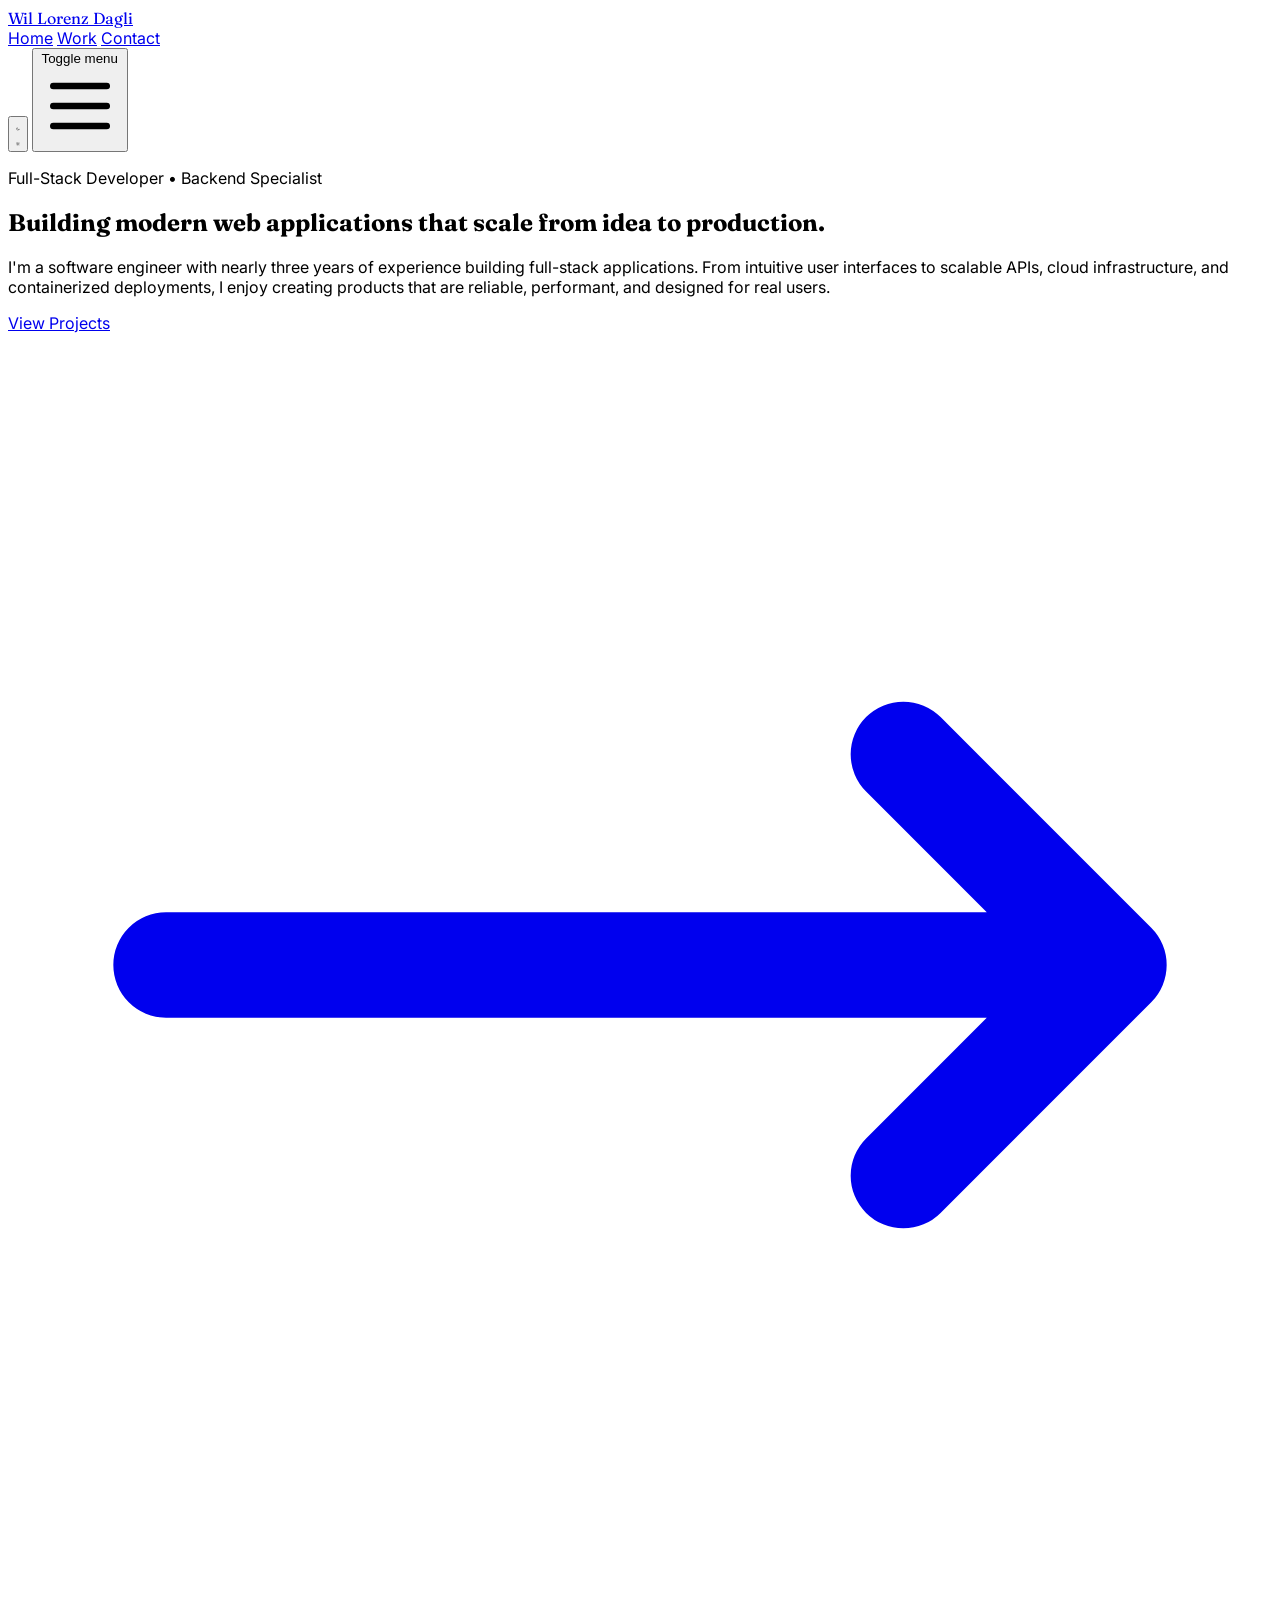
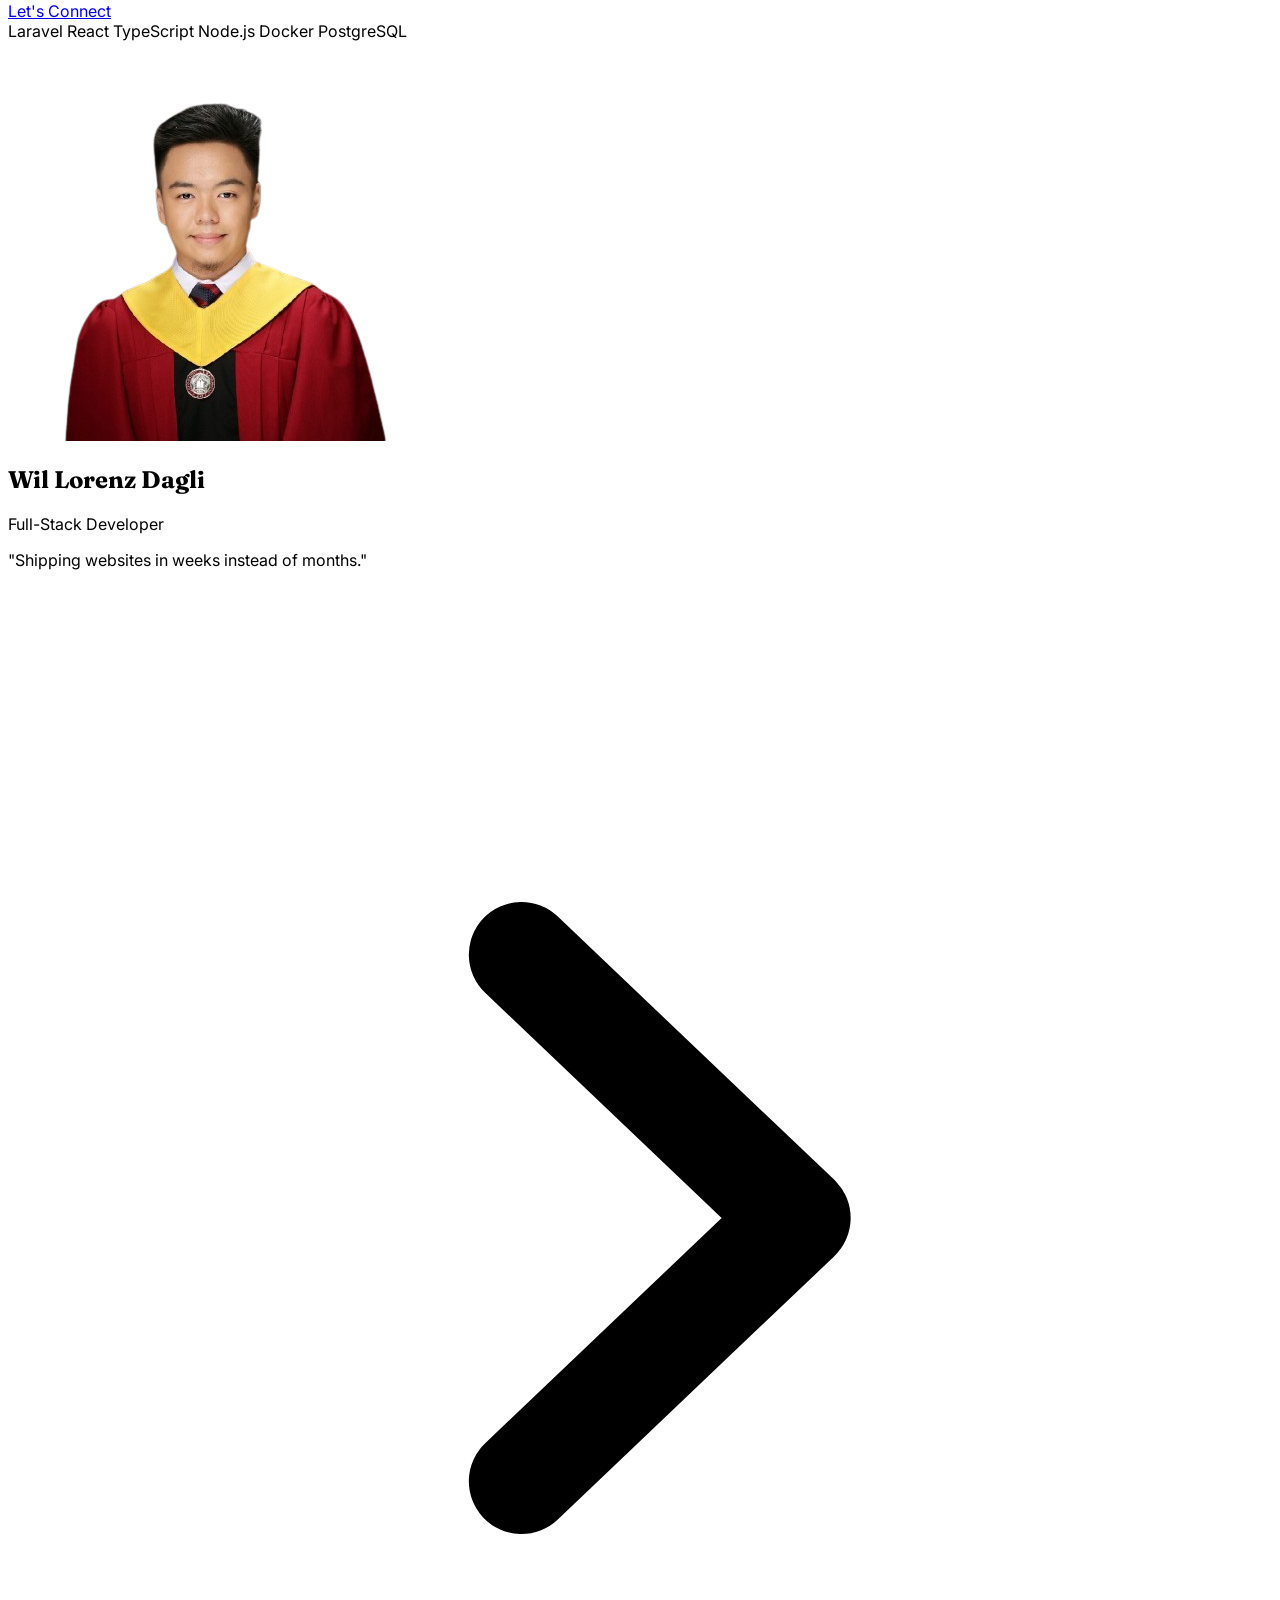
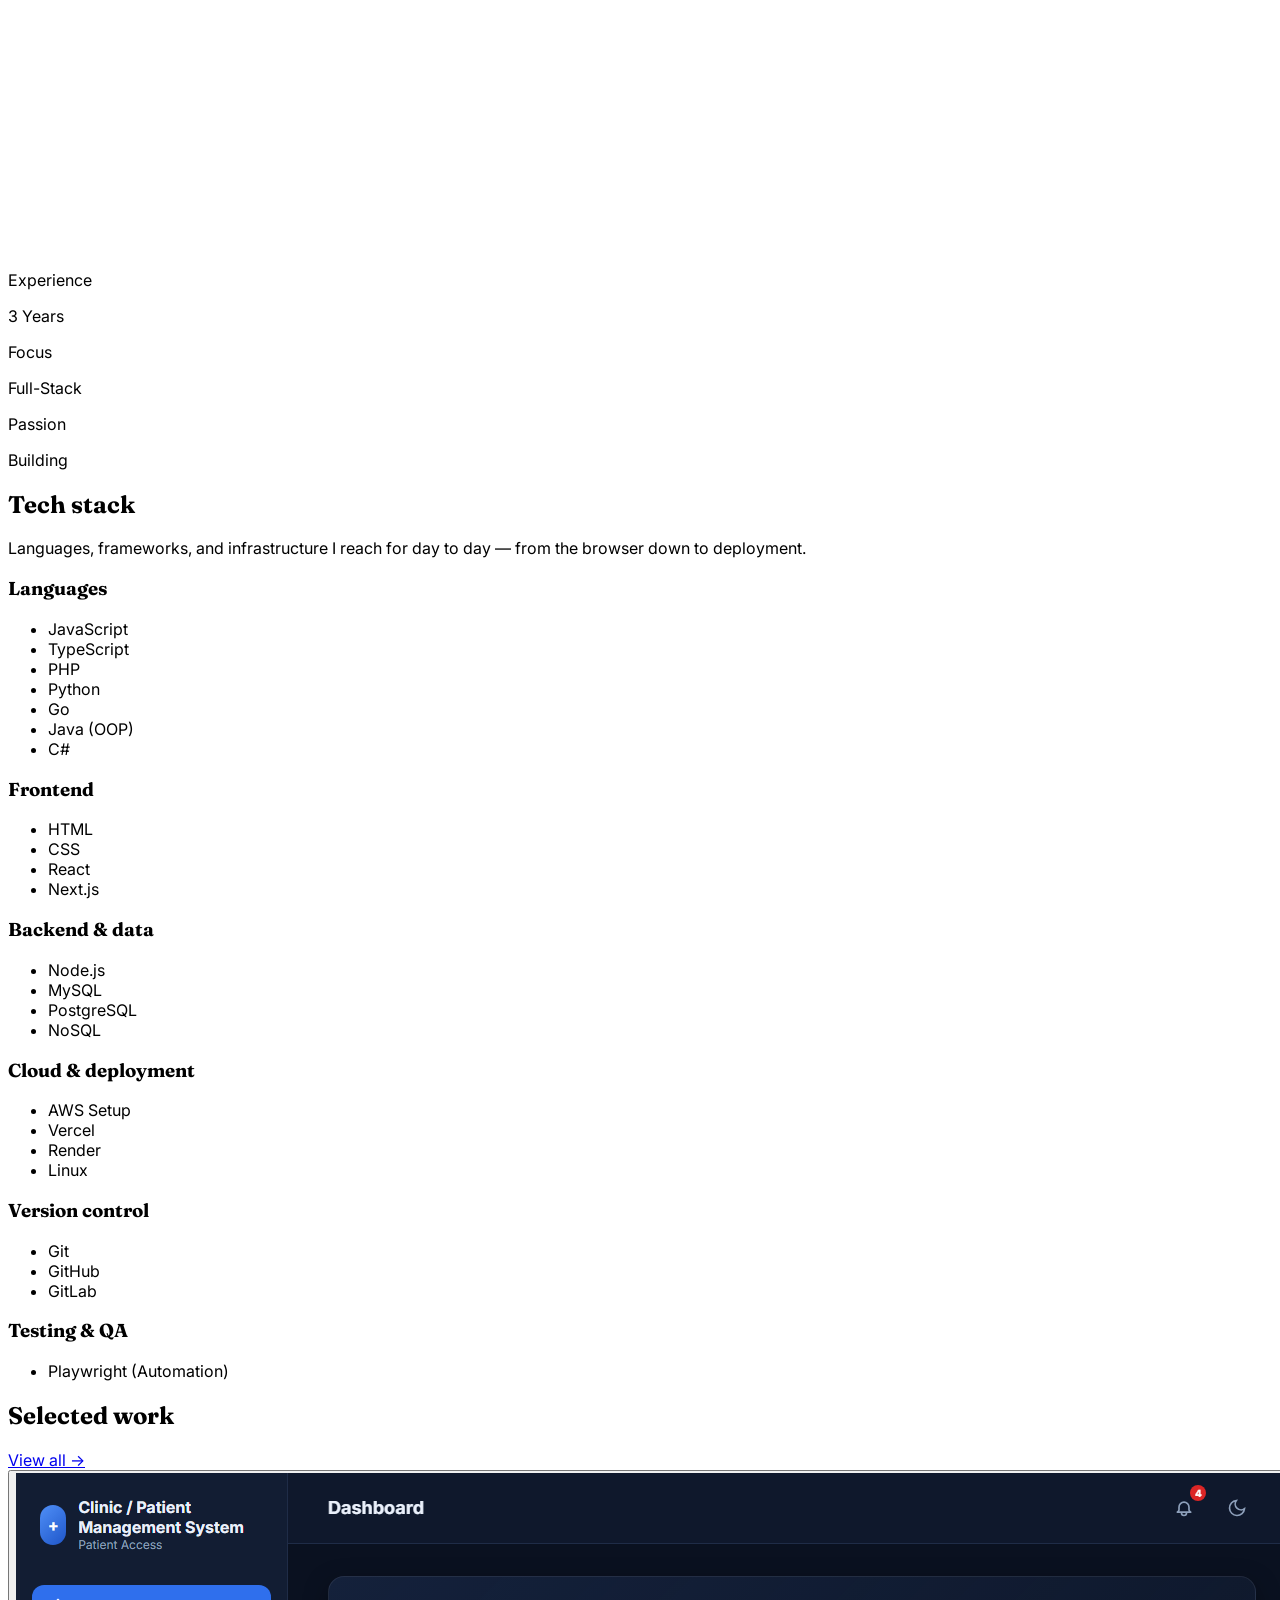
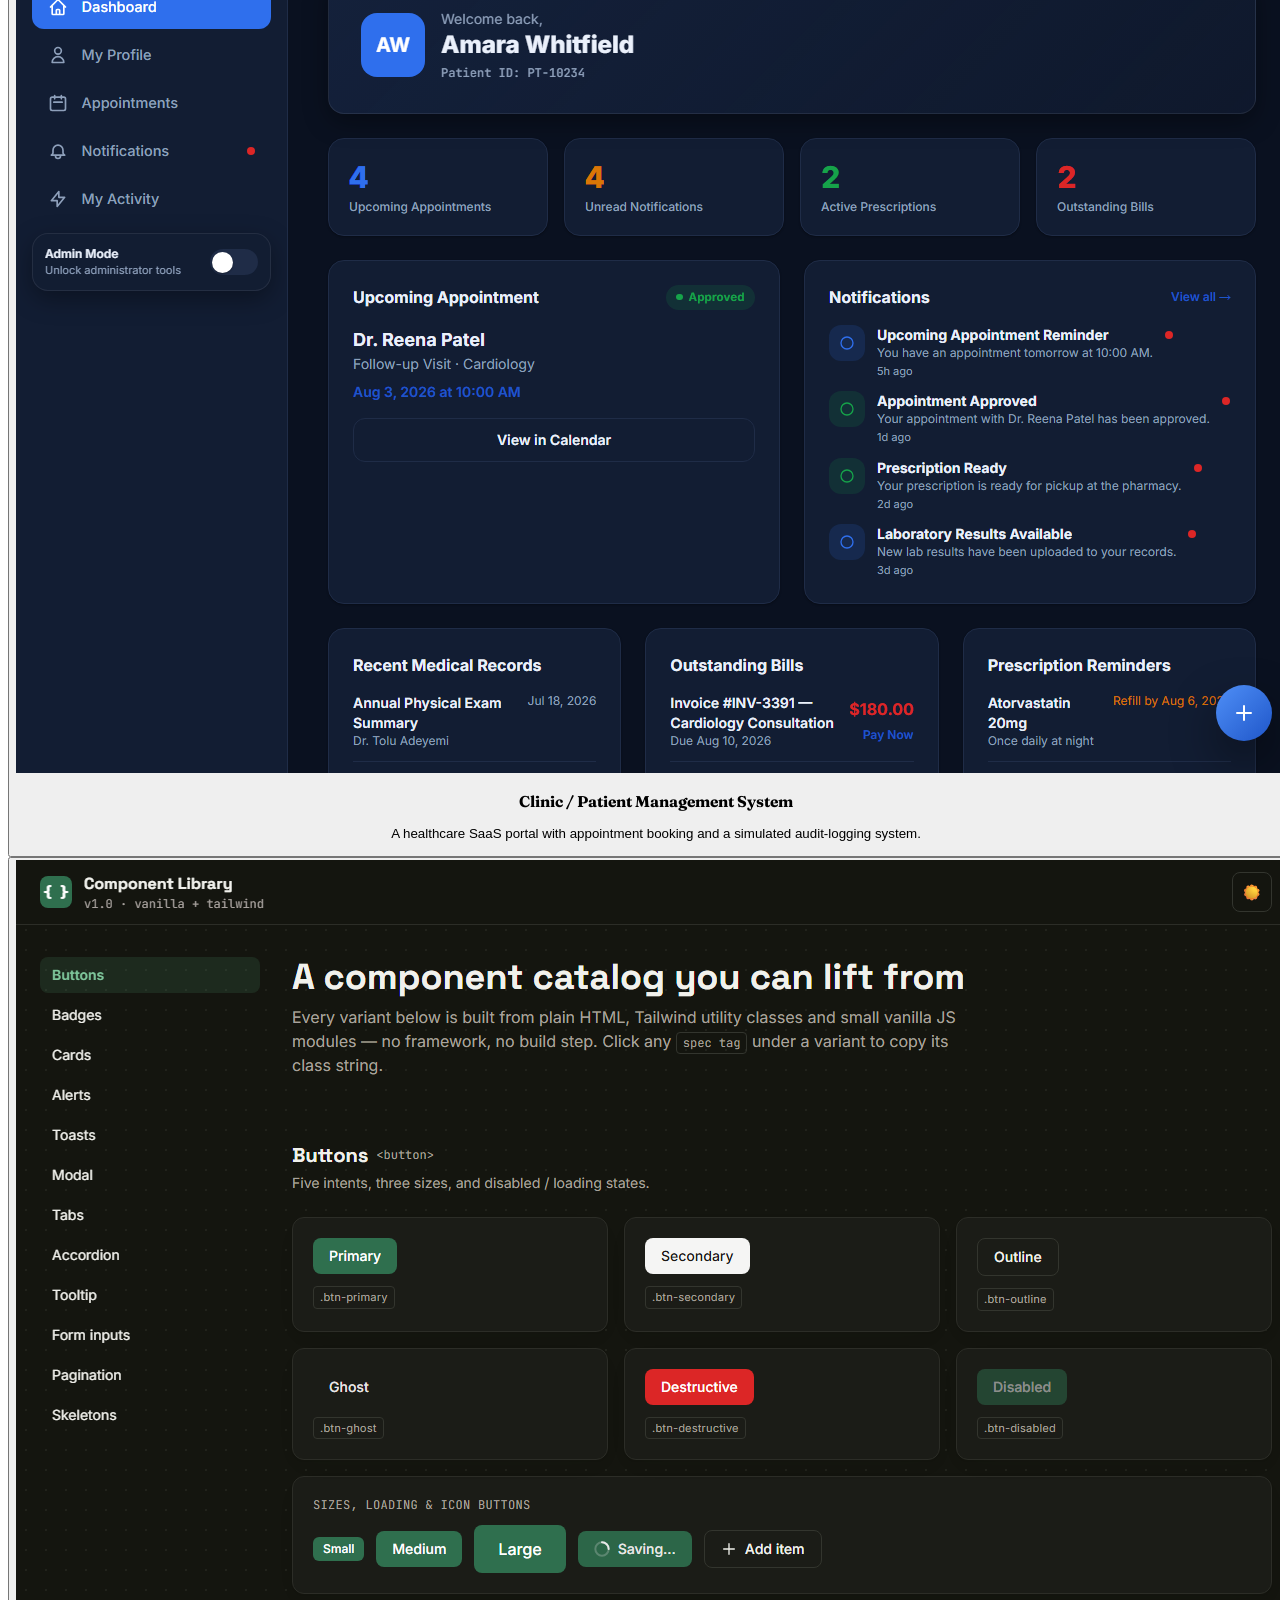
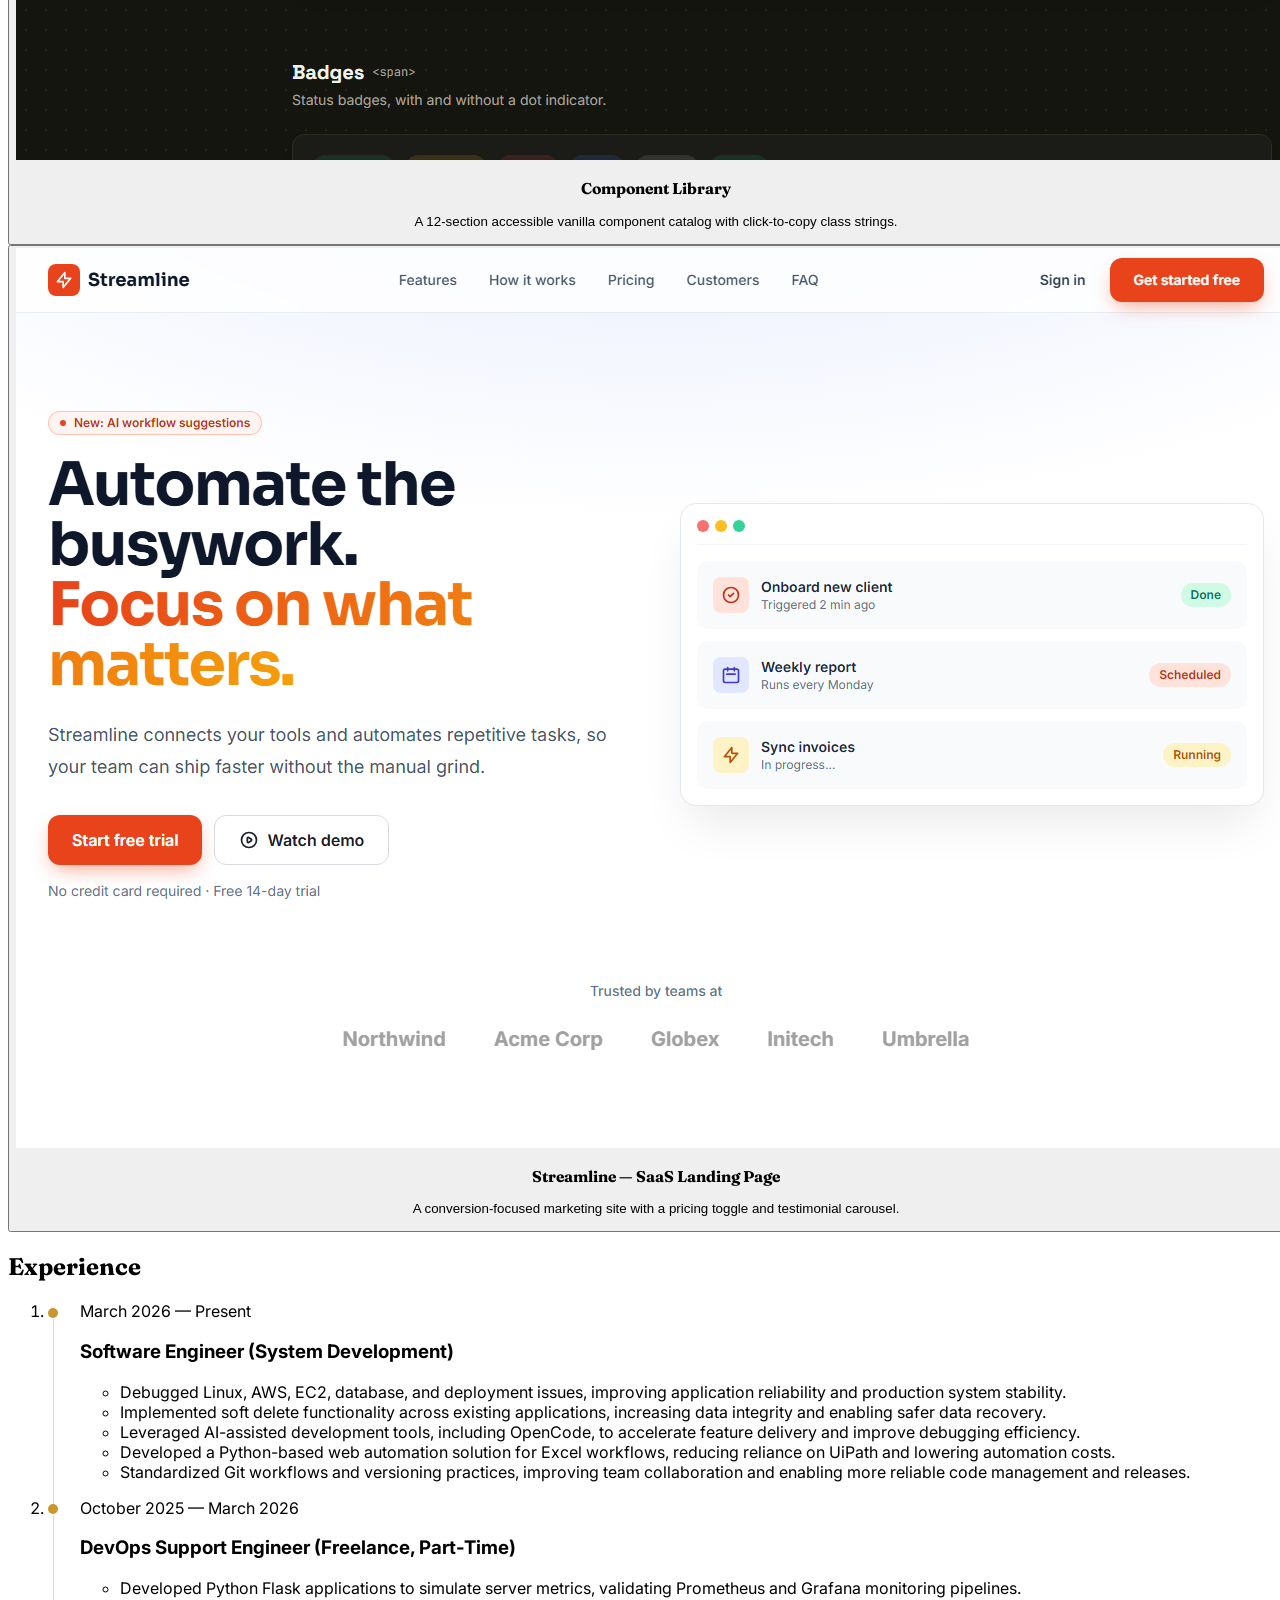
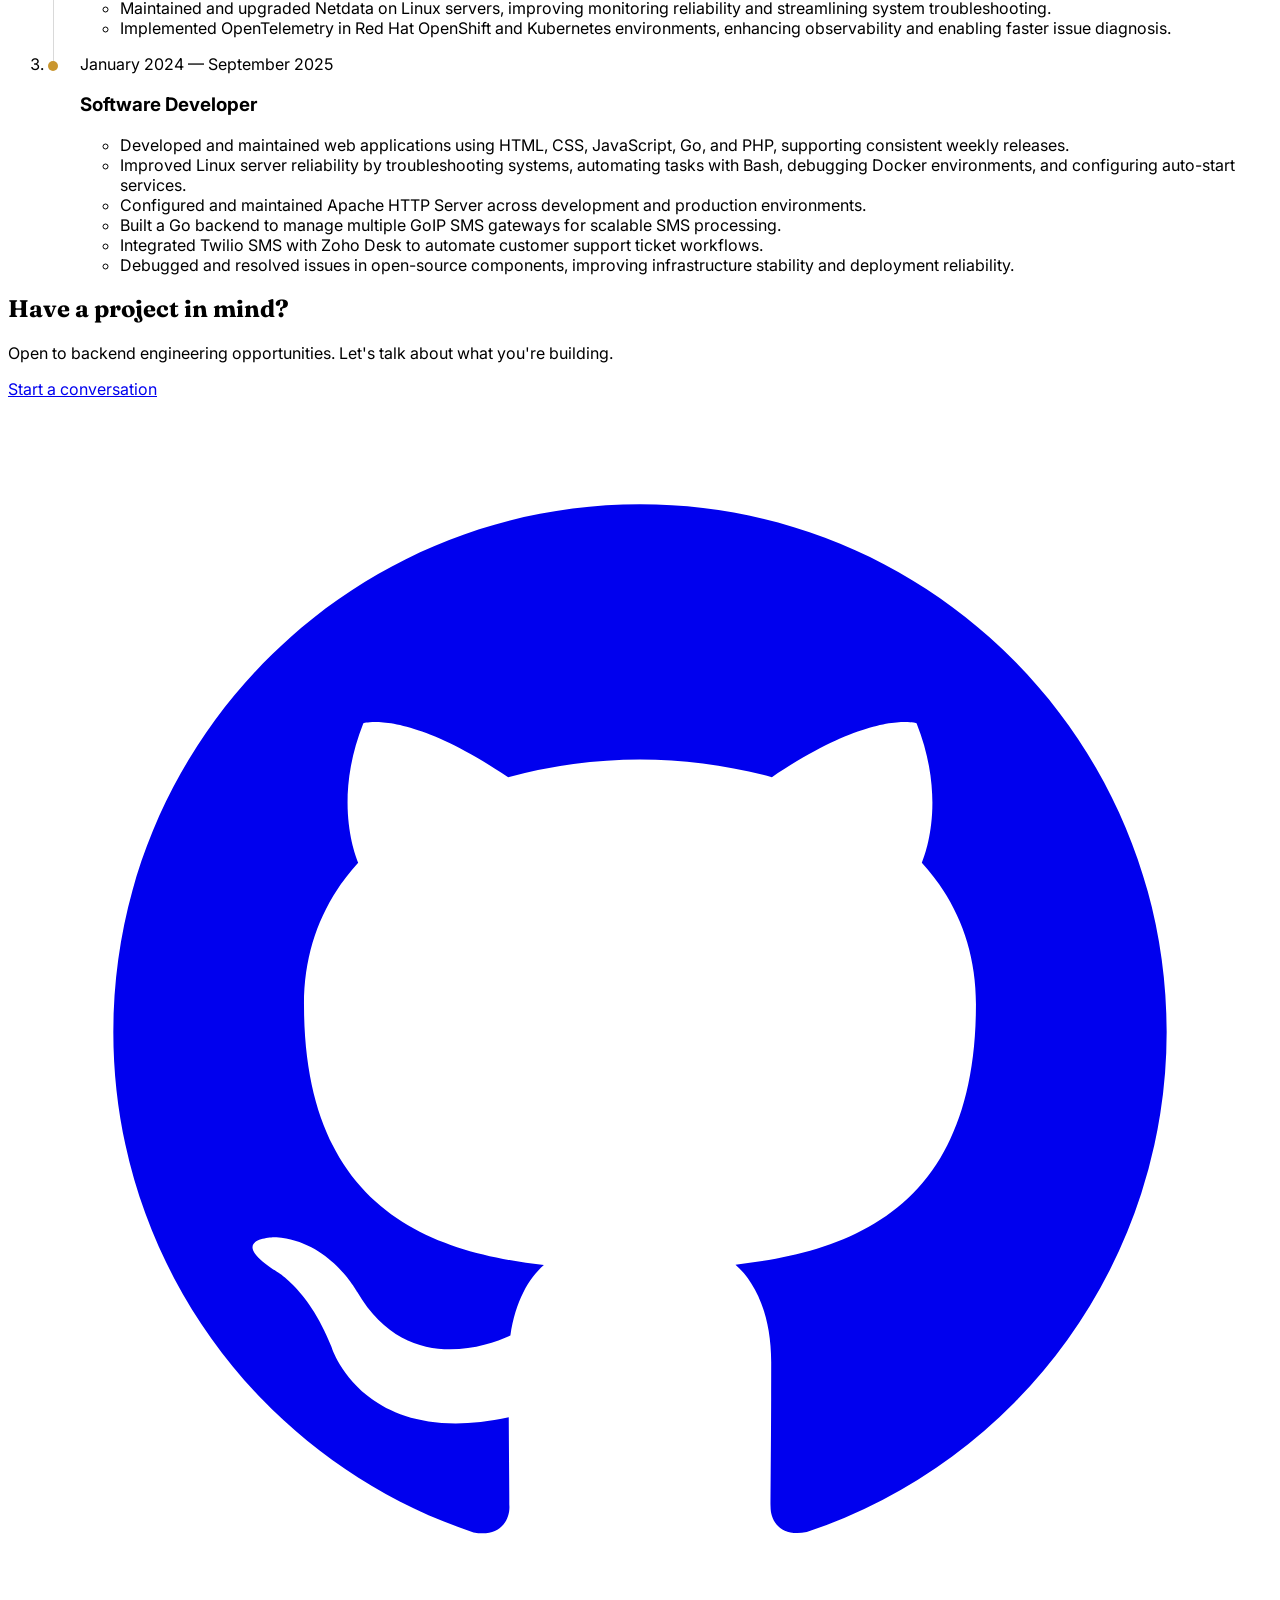
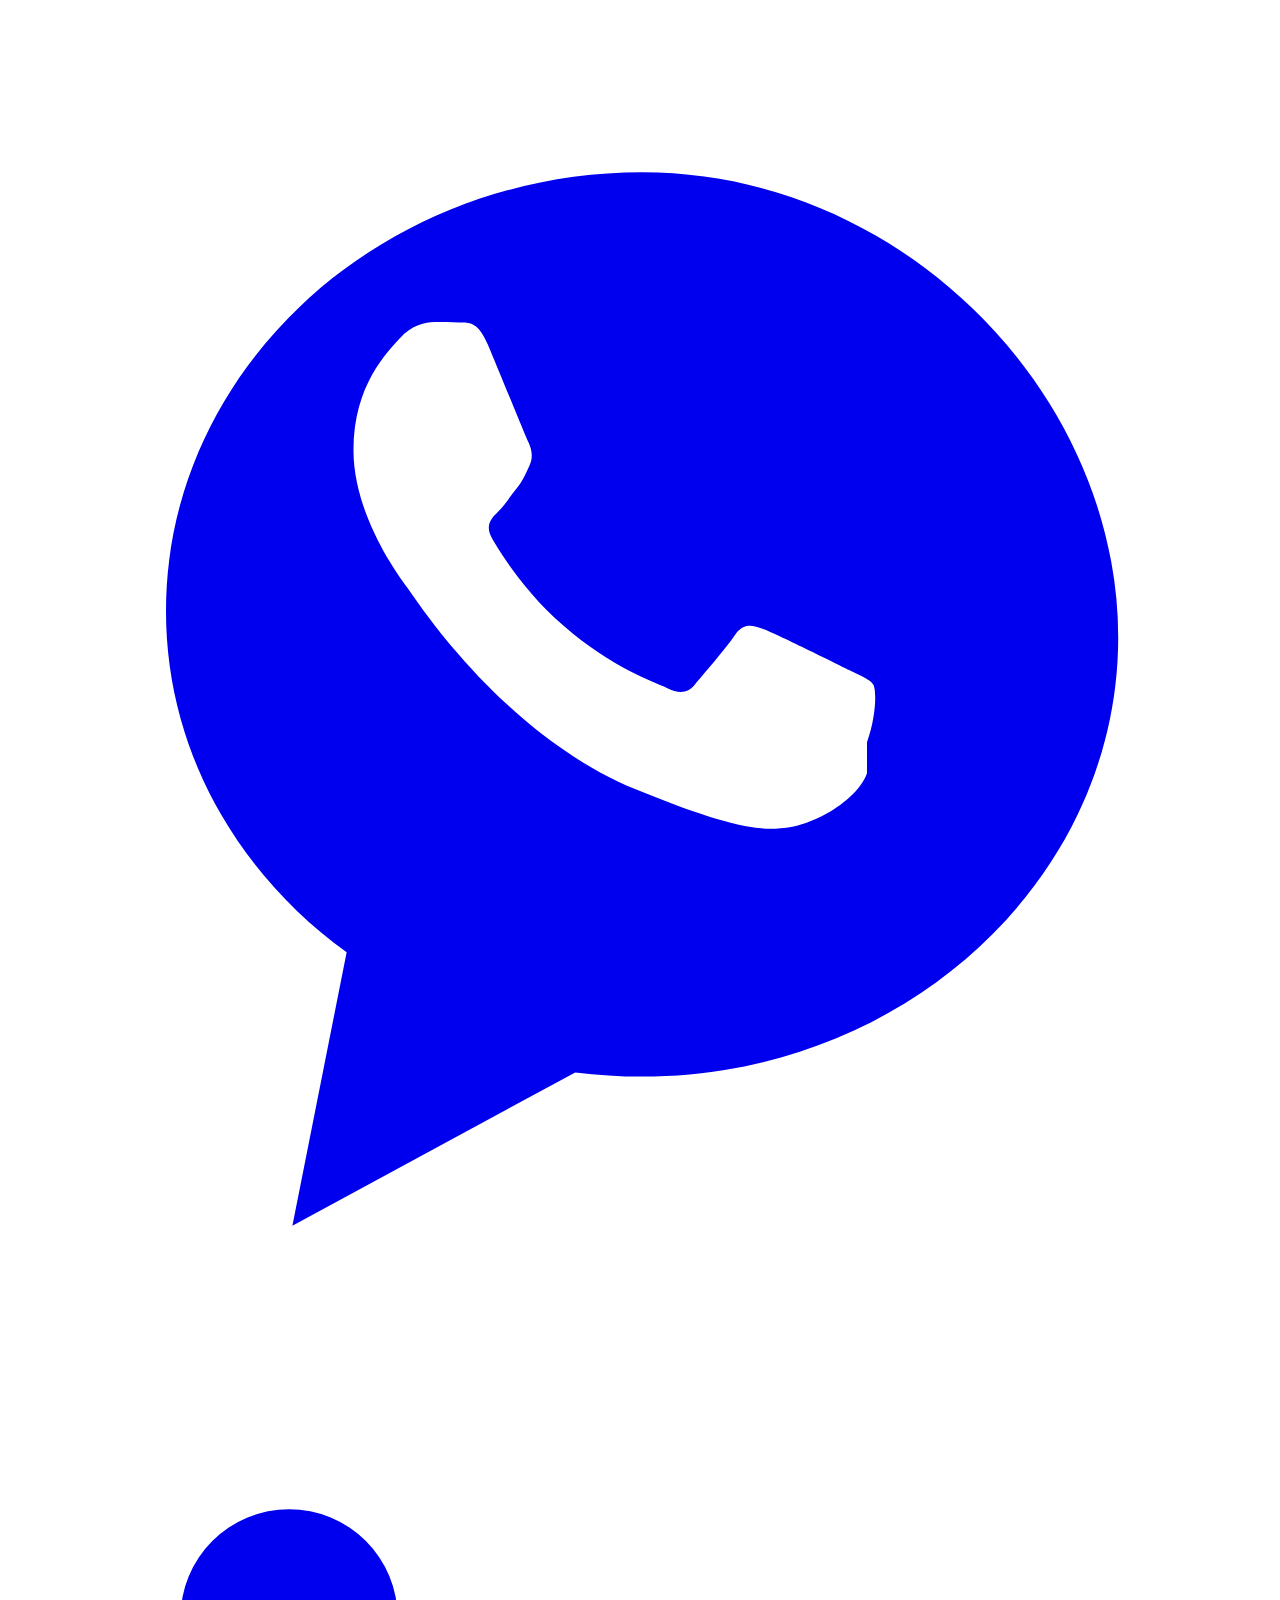
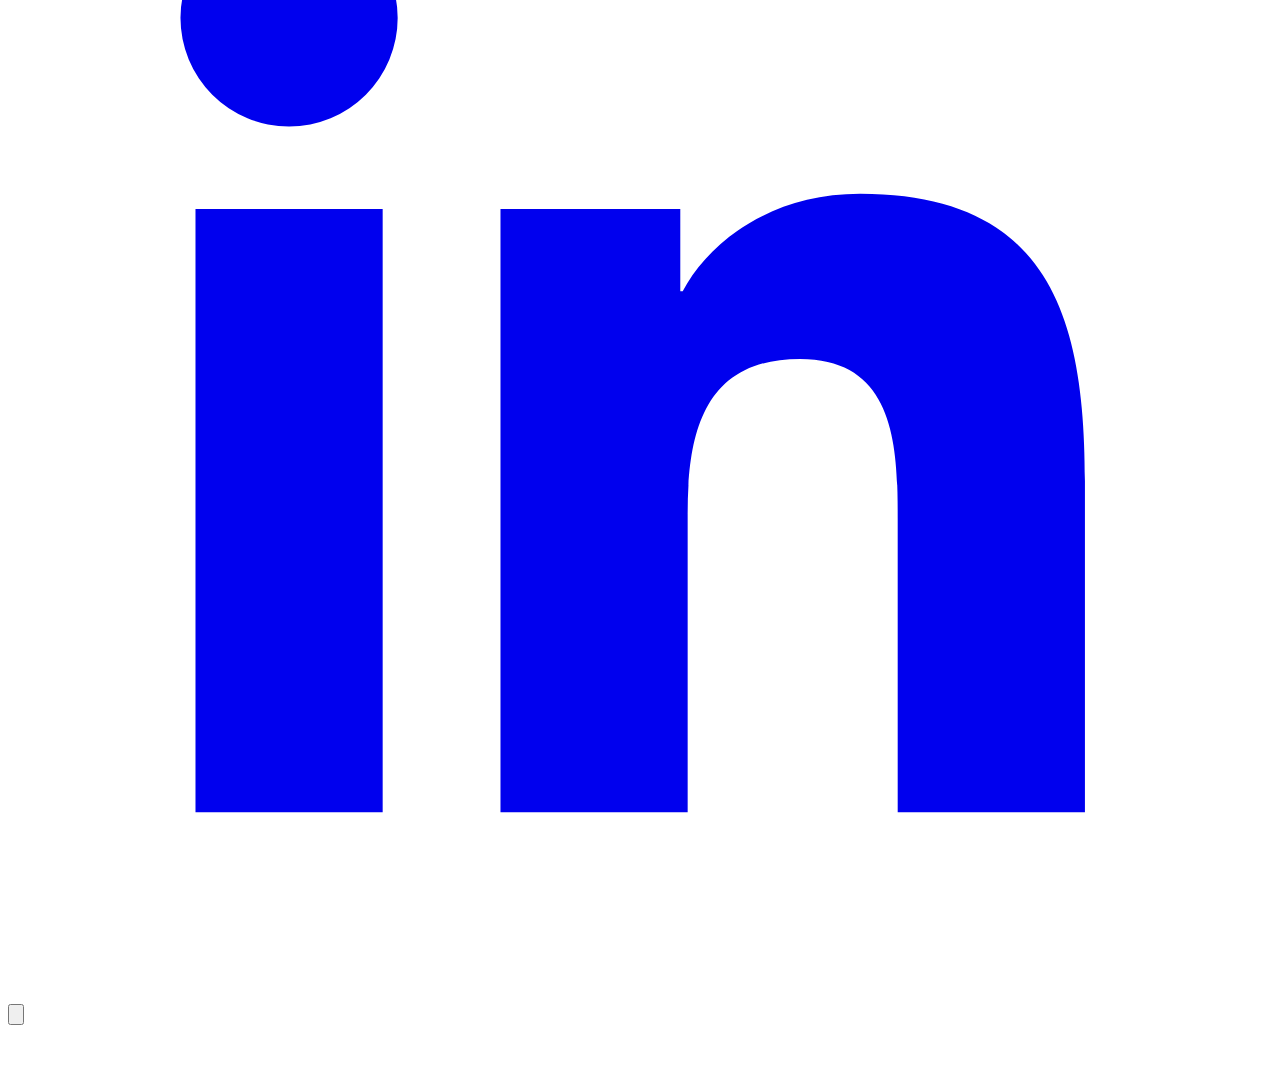
==== commit 9984da5a: "chore: updated information" ====
--- a/index.html
+++ b/index.html
@@ -293,7 +293,7 @@
                   <h2
                     class="font-display text-2xl font-semibold text-ink dark:text-white"
                   >
-                    Your Name
+                    Wil Lorenz Dagli
                   </h2>
 
                   <p class="mt-1 text-ink/70 dark:text-white/70">
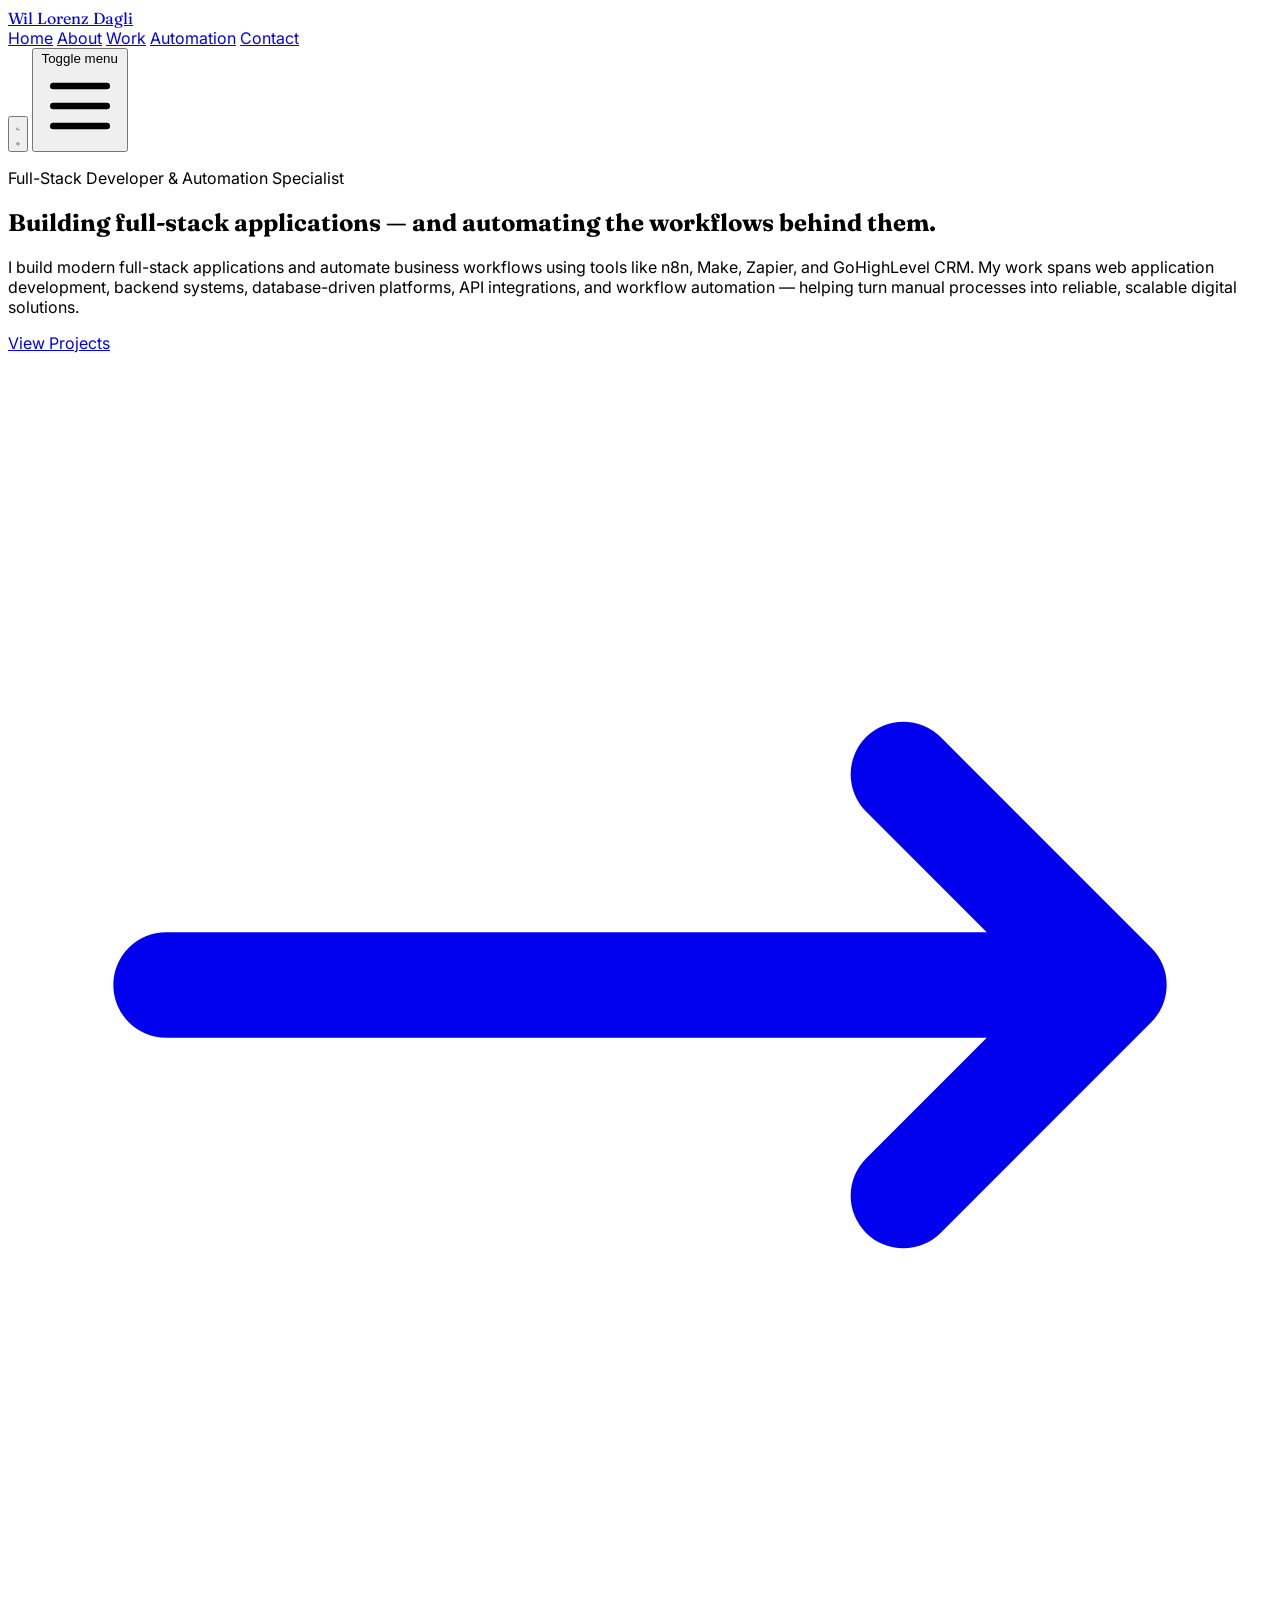
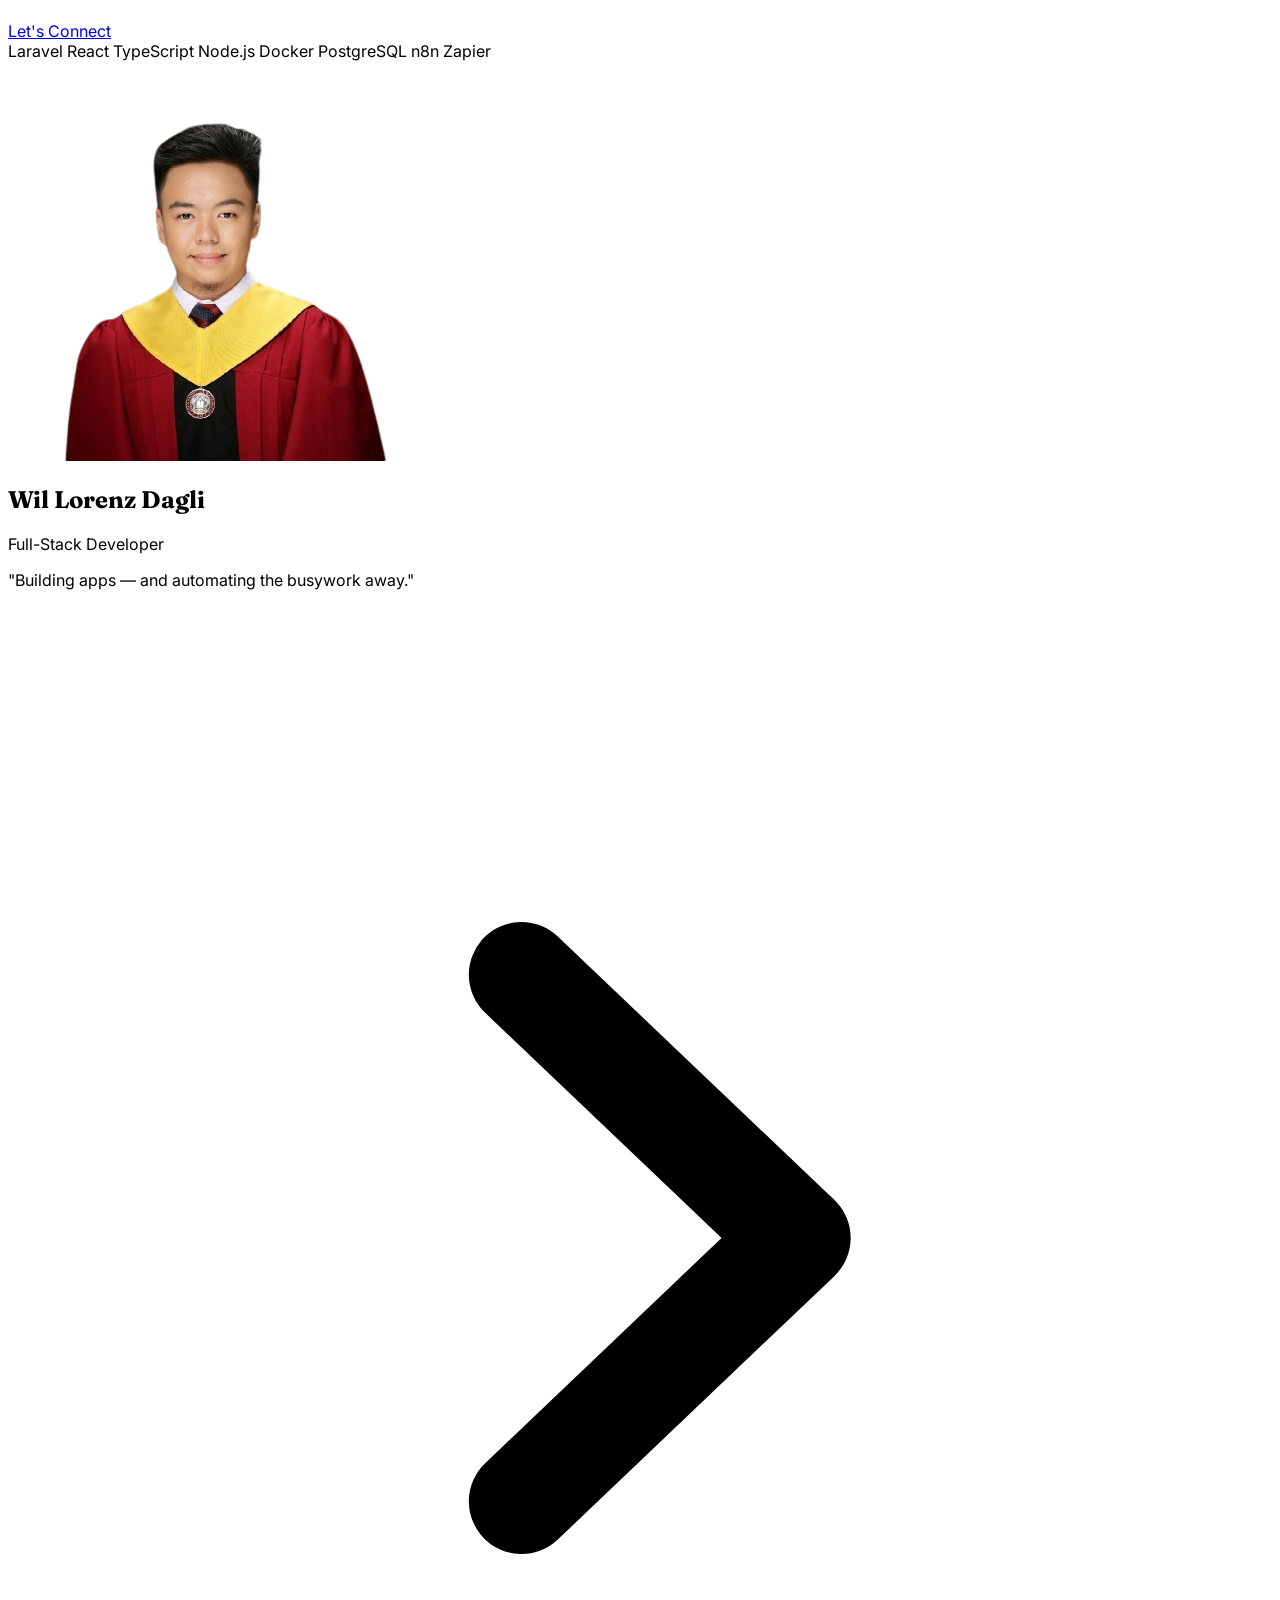
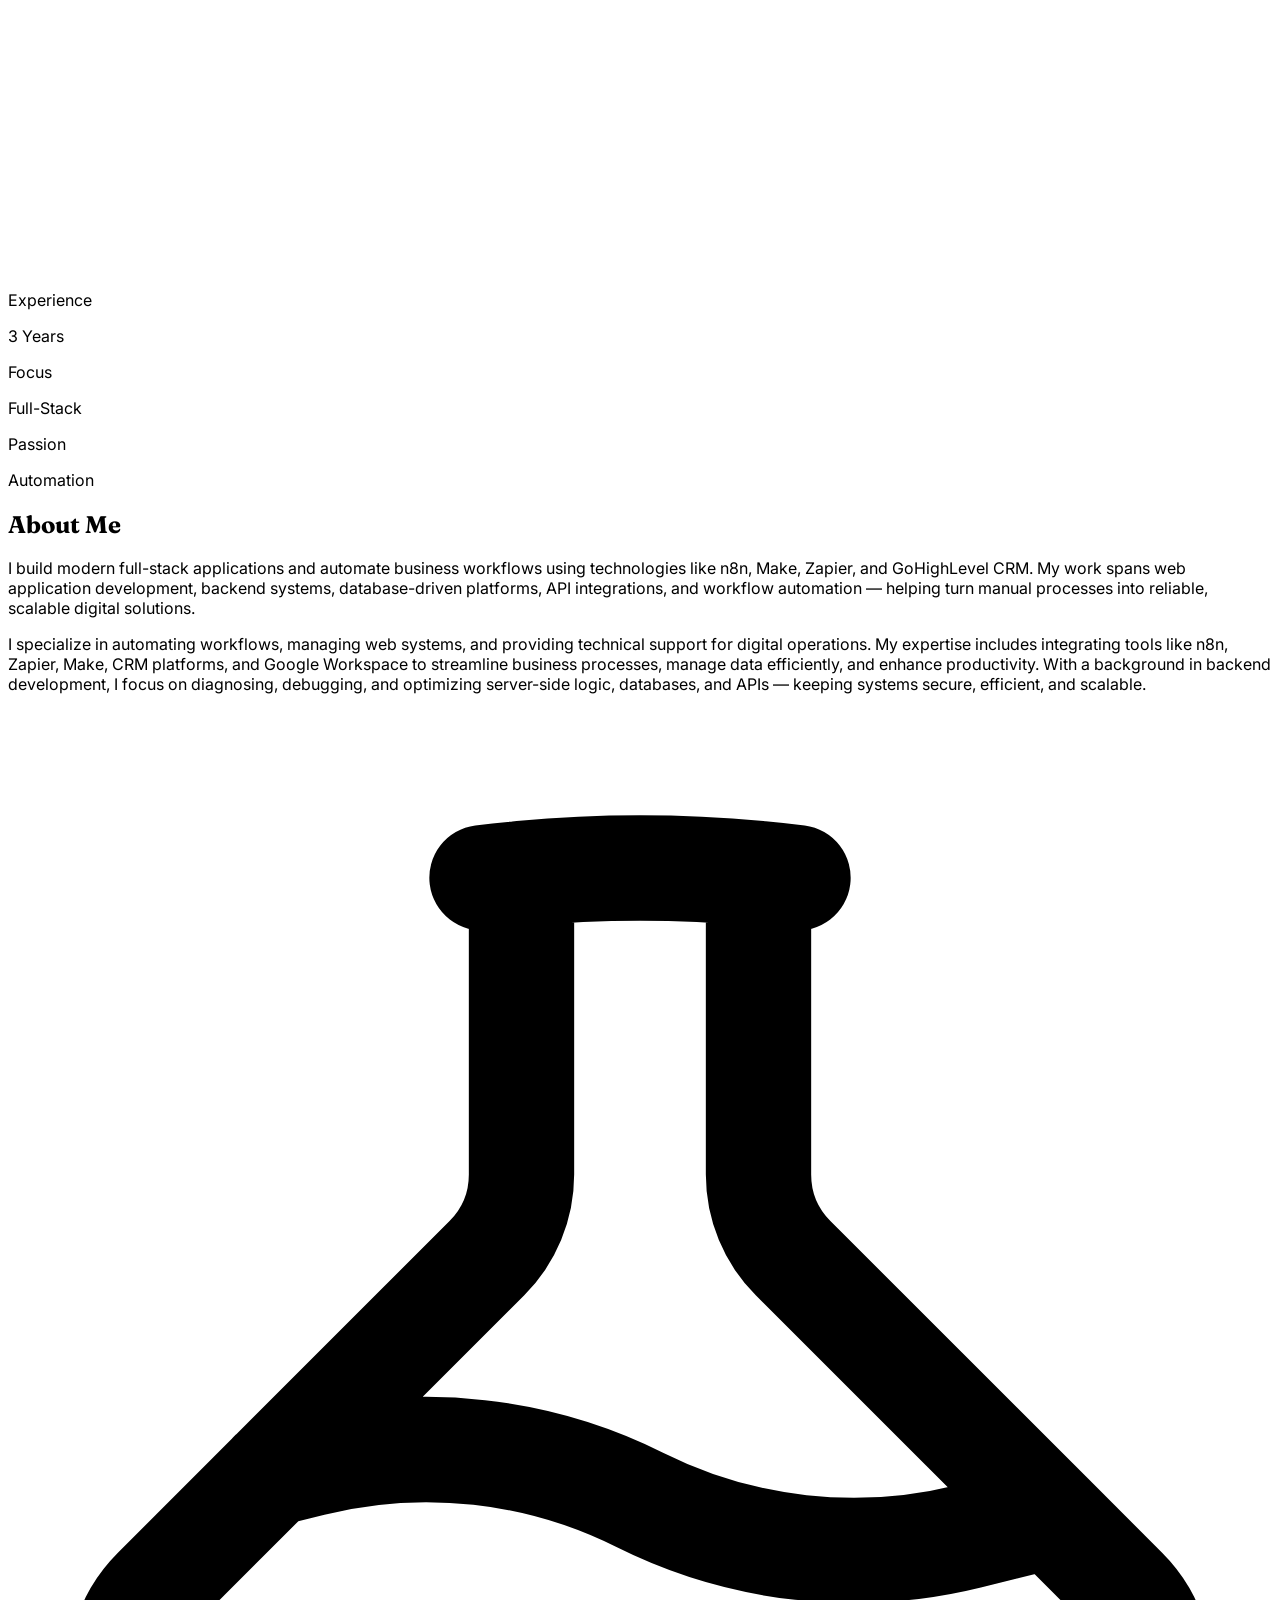
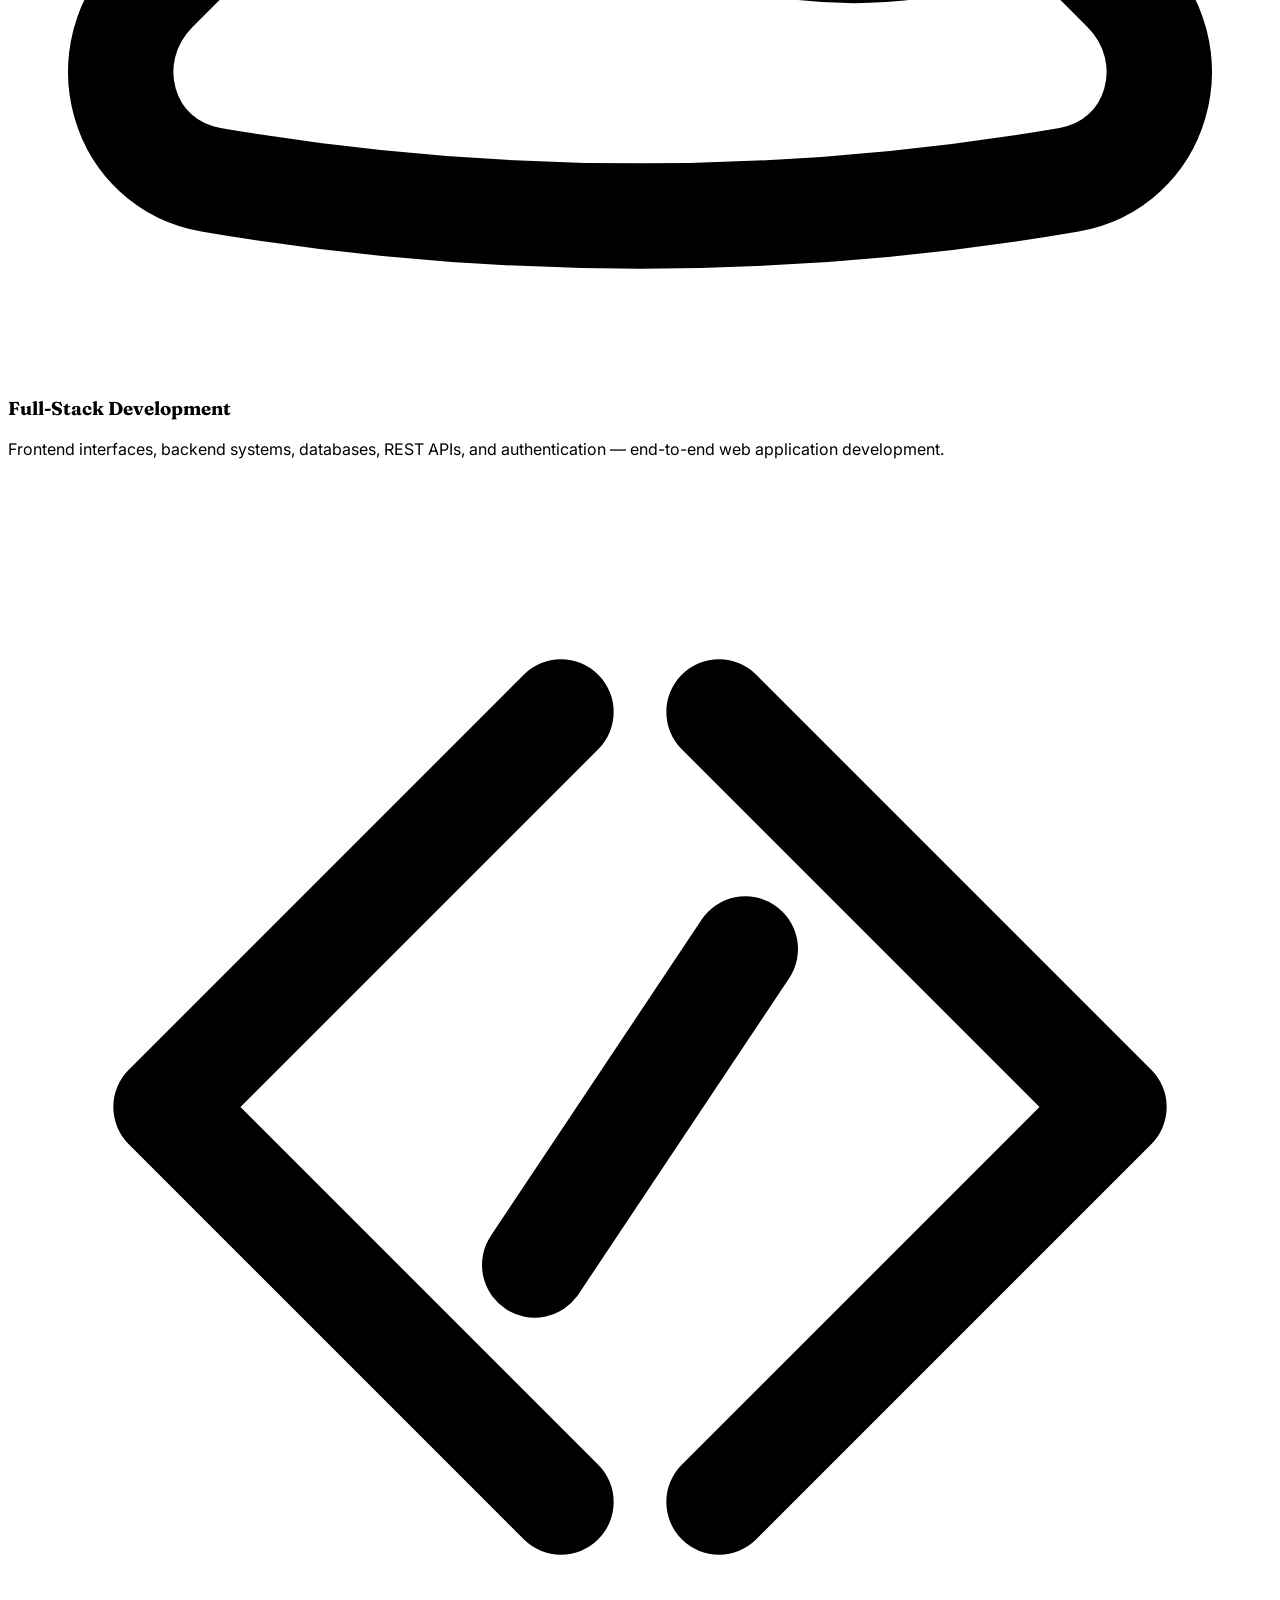
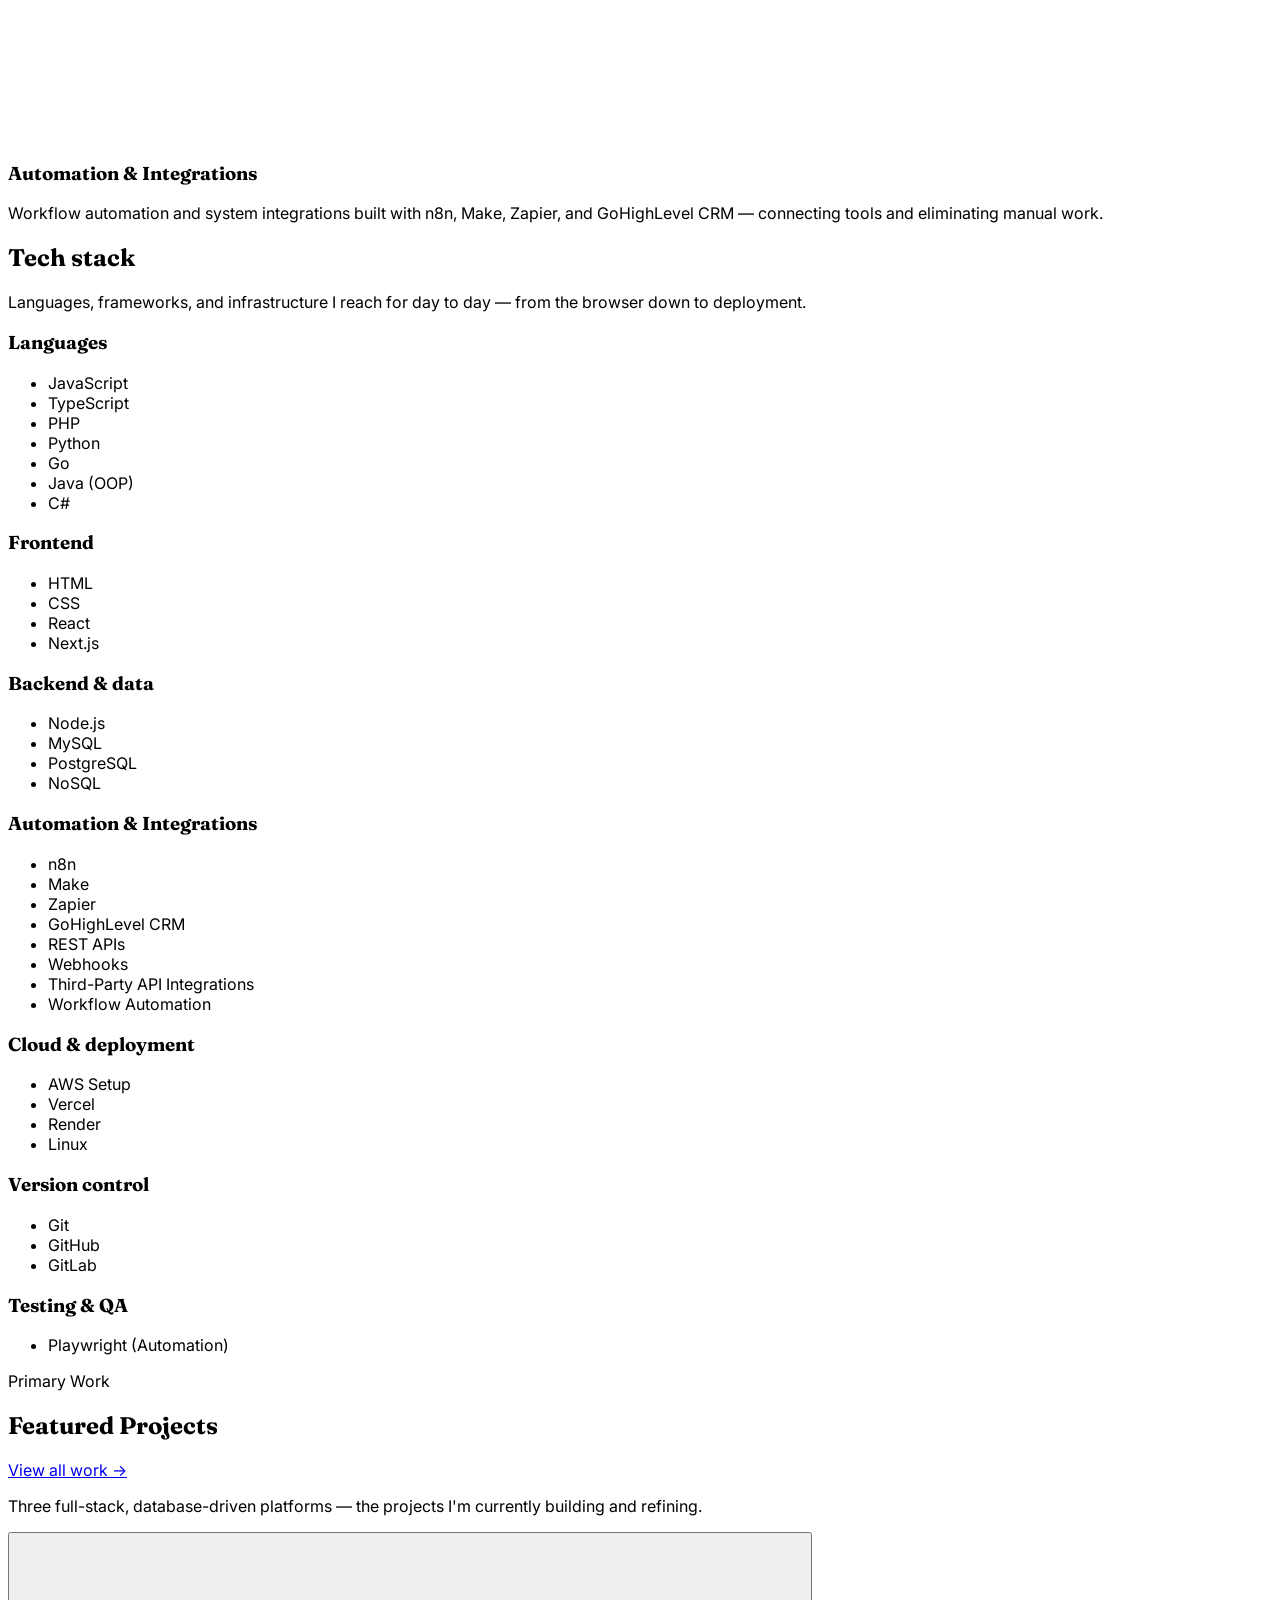
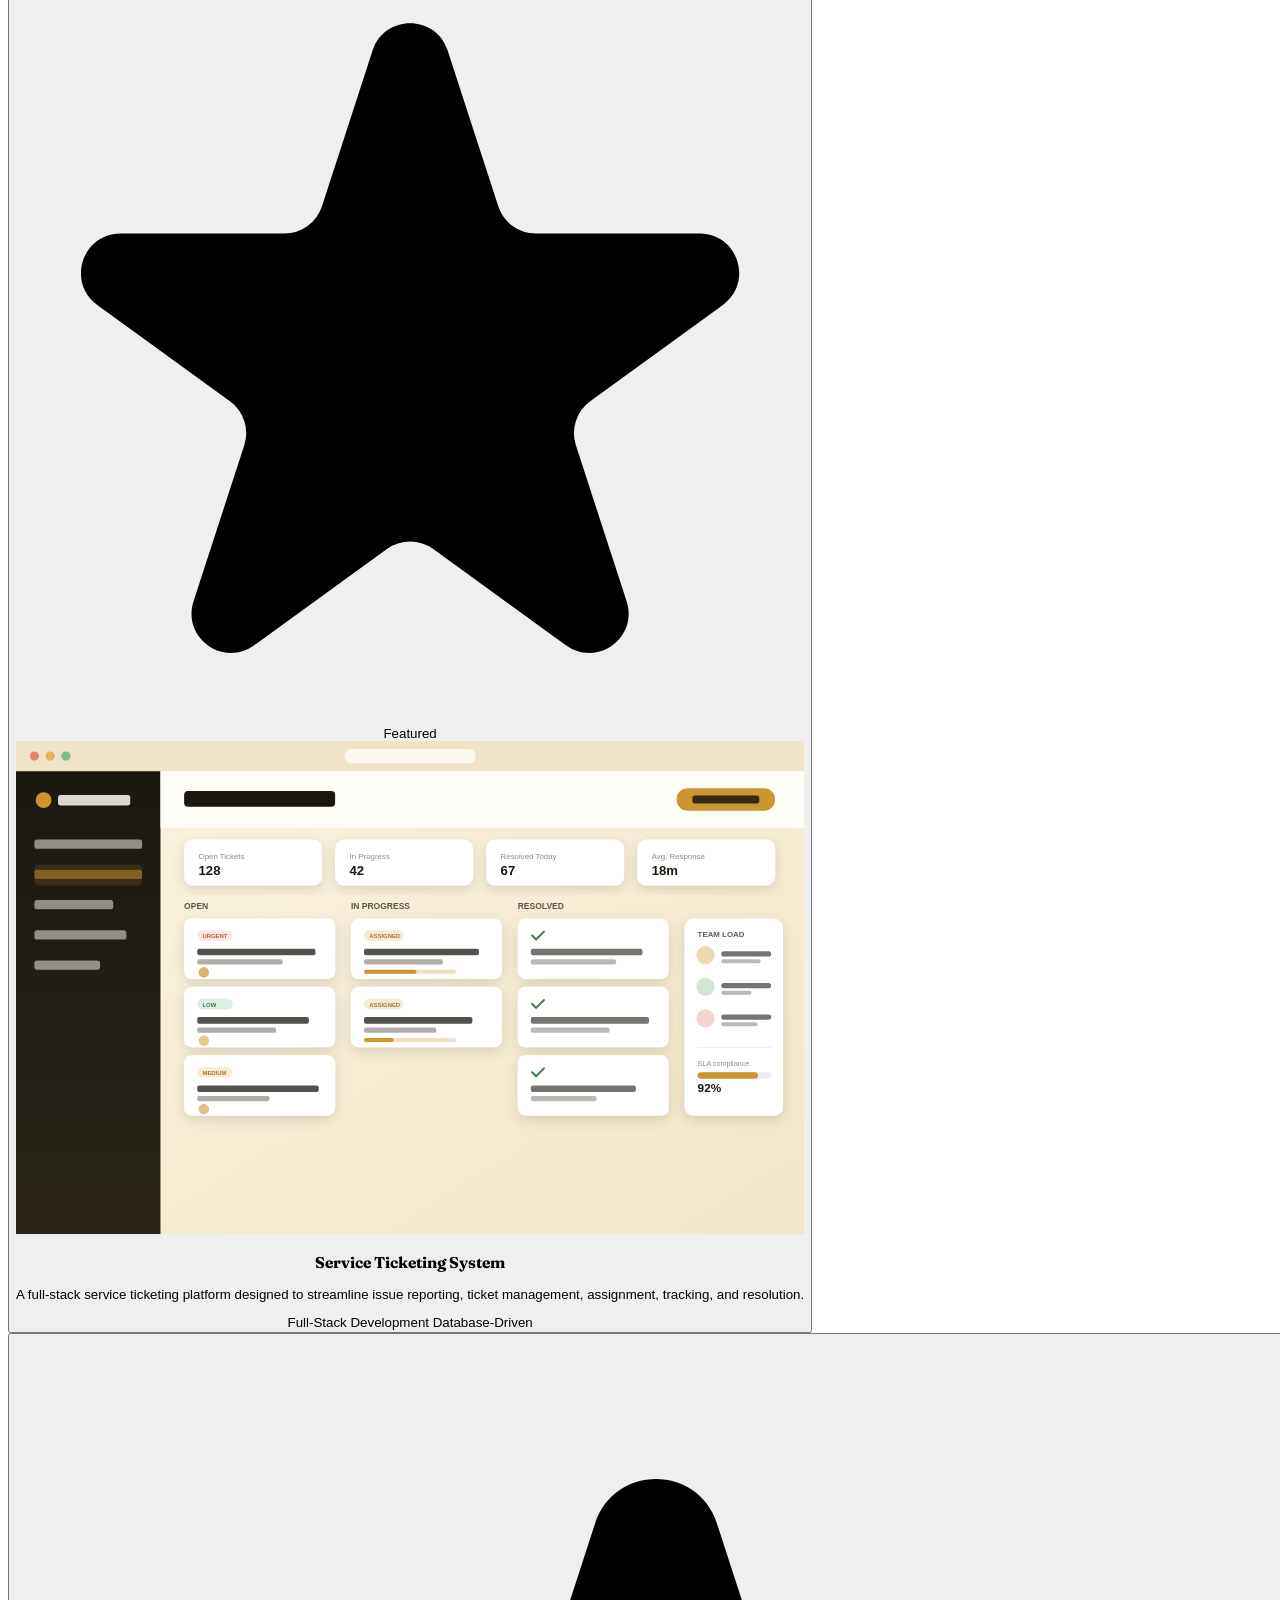
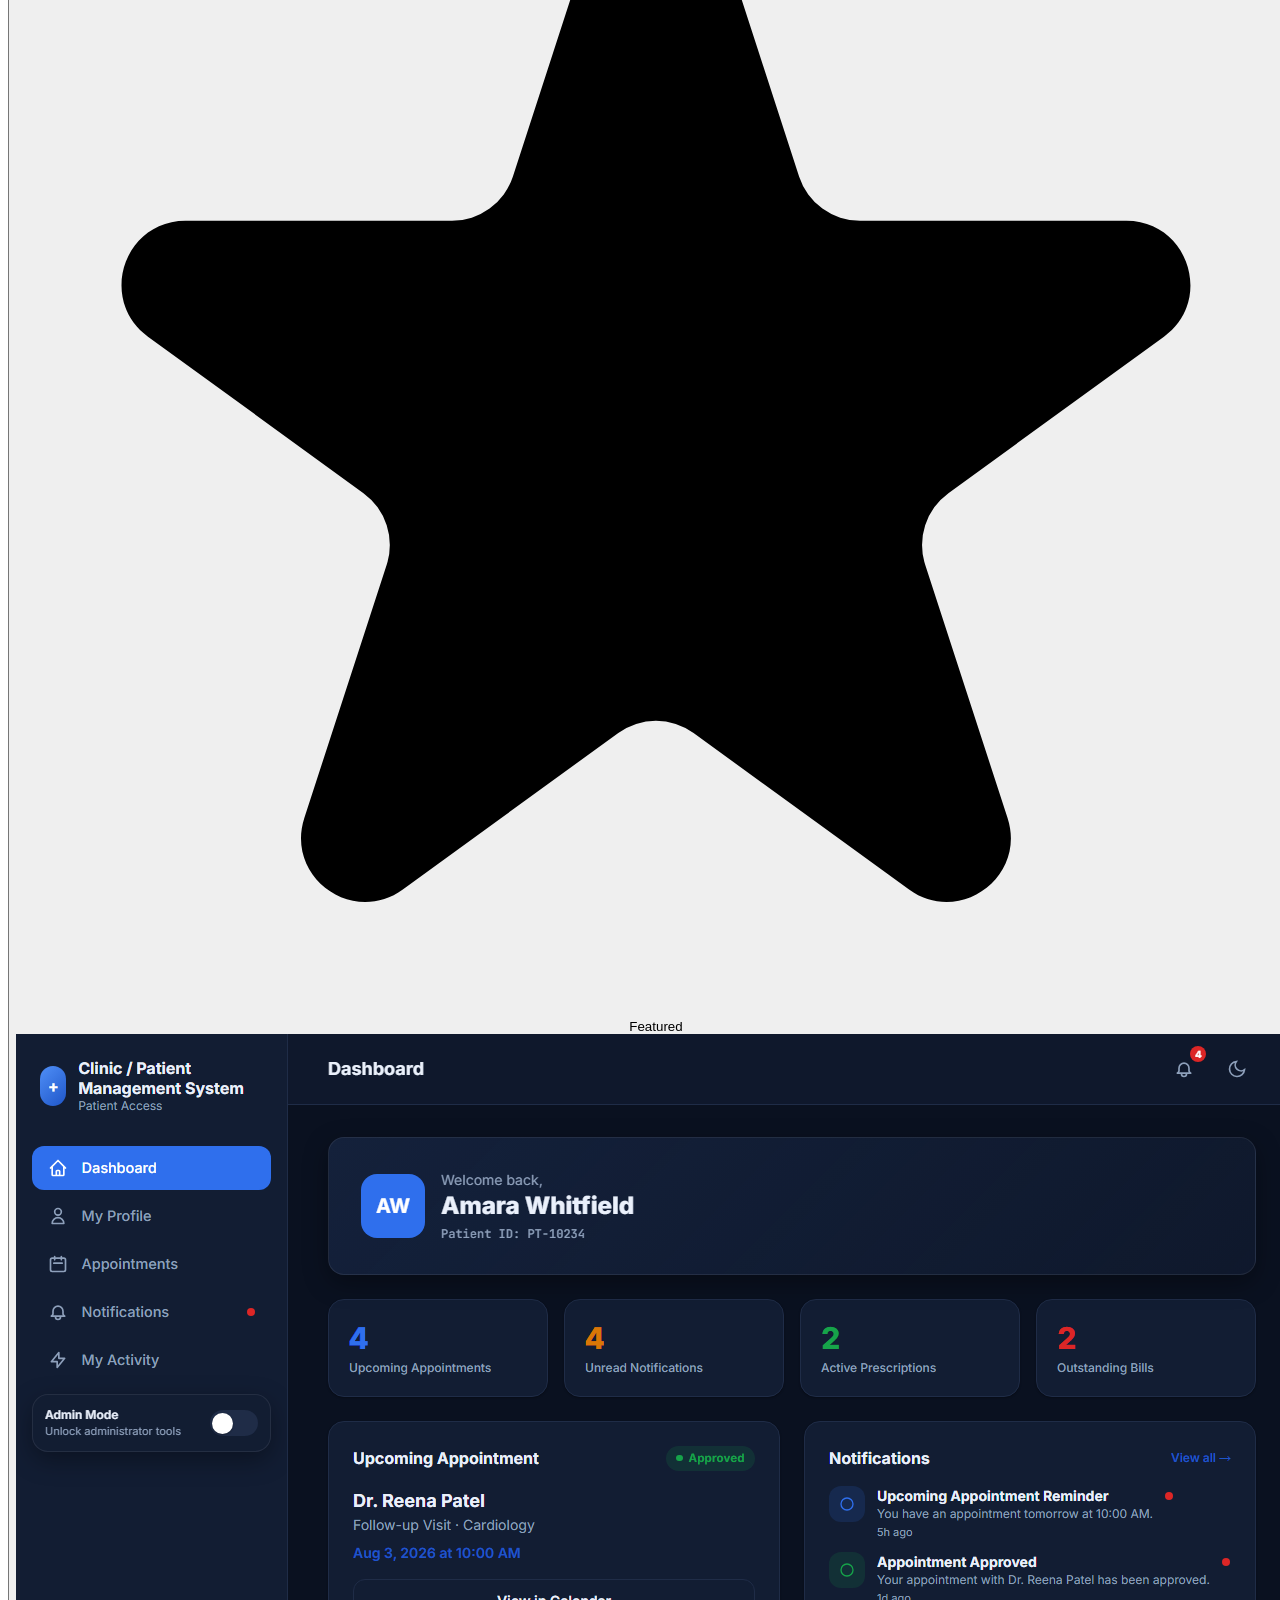
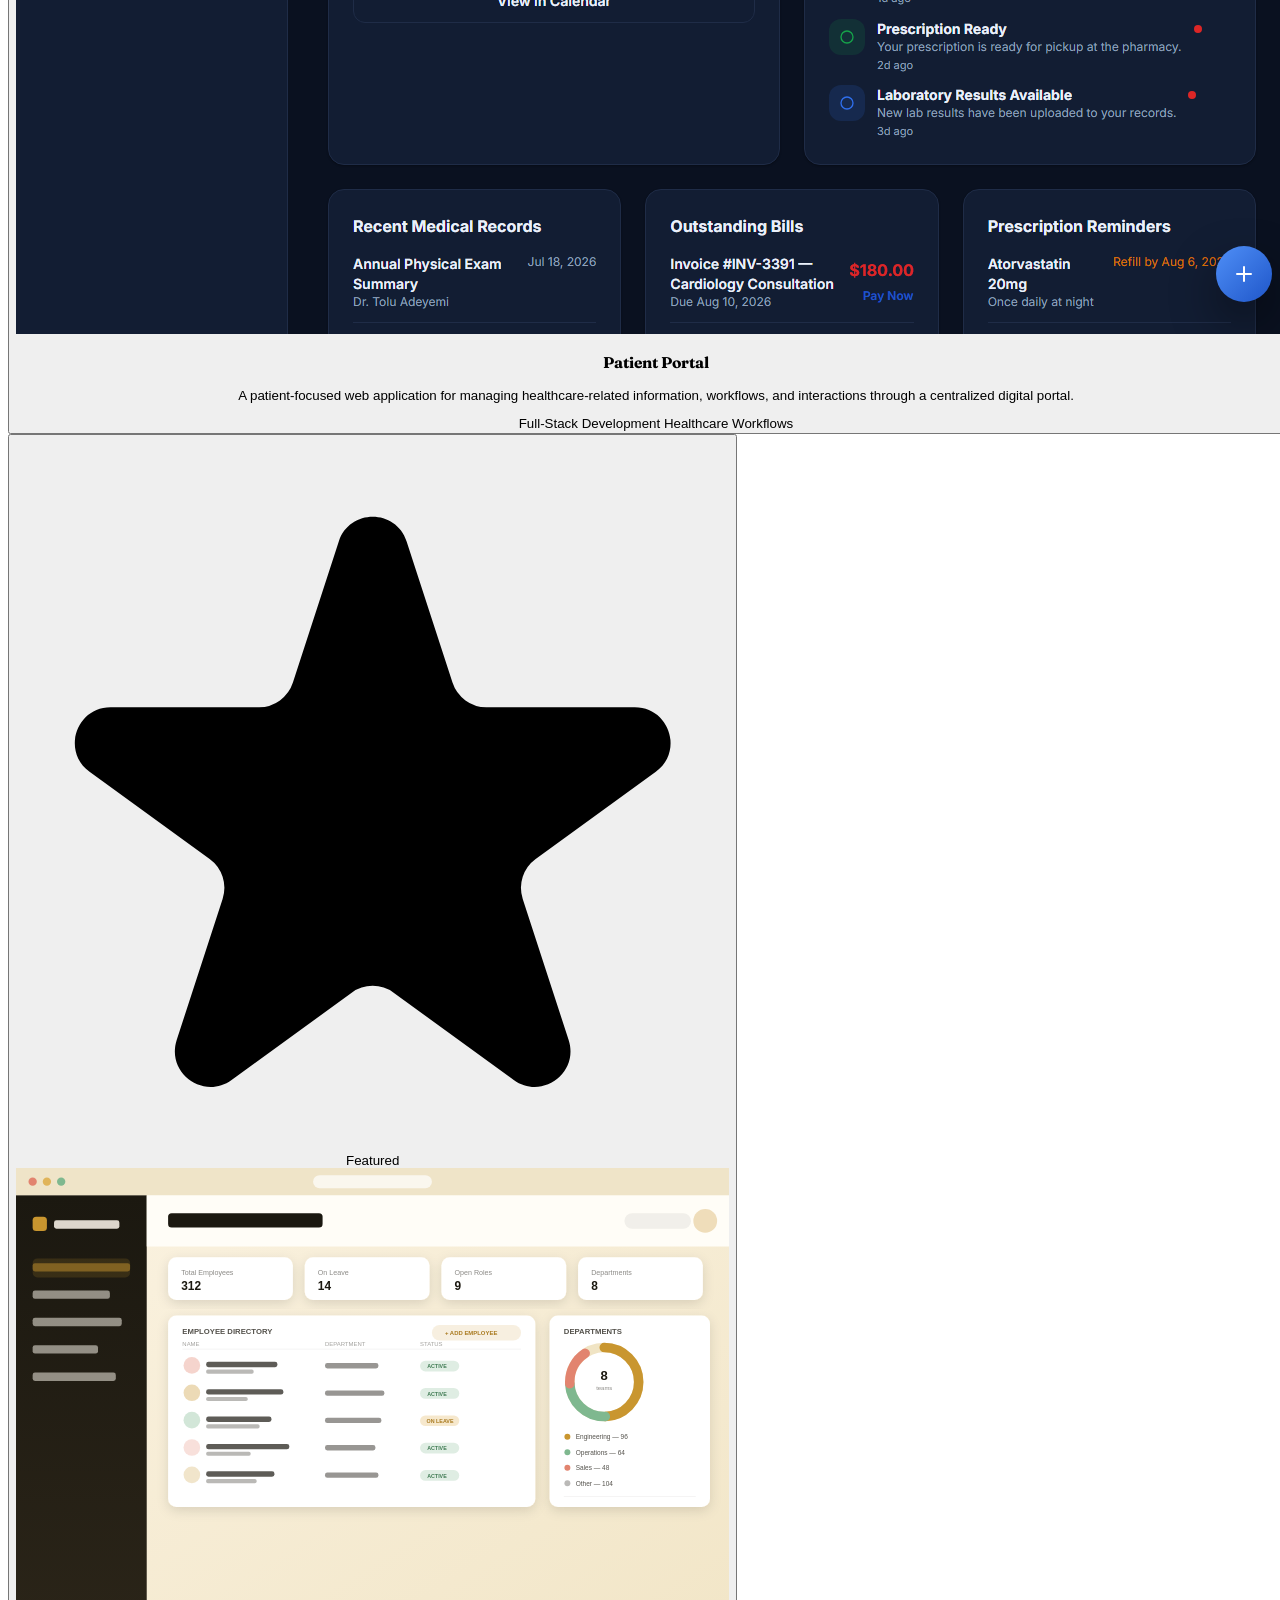
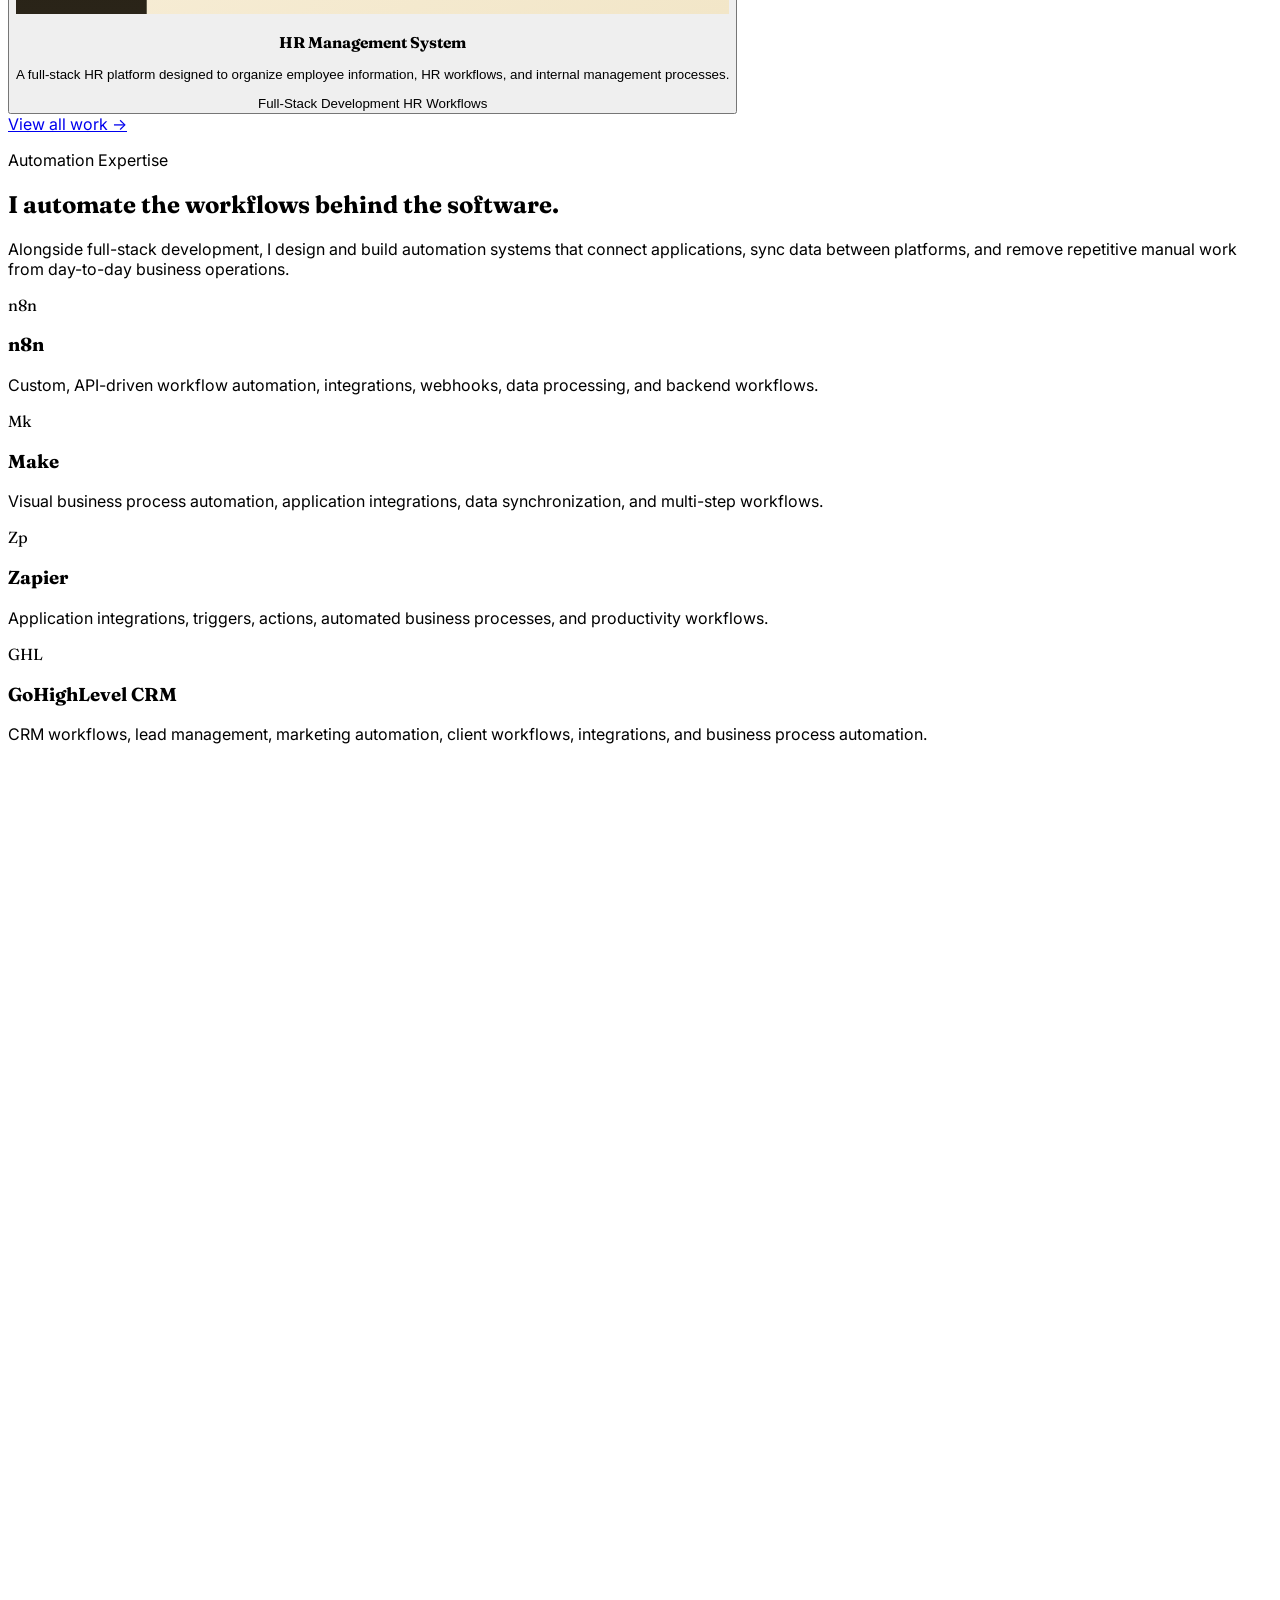
==== commit d8af2f61: "updated: added previous additional projects" ====
--- a/index.html
+++ b/index.html
@@ -3,10 +3,10 @@
   <head>
     <meta charset="UTF-8" />
     <meta name="viewport" content="width=device-width, initial-scale=1.0" />
-    <title>Wil Lorenz Dagli — Software Engineer</title>
+    <title>Wil Lorenz Dagli — Full-Stack Developer & Automation Specialist</title>
     <meta
       name="description"
-      content="Portfolio of Wil Lorenz Dagli, a software engineer focused on backend development, DevOps, and observability."
+      content="Portfolio of Wil Lorenz Dagli, a full-stack developer and automation specialist building web applications and automating business workflows with n8n, Make, Zapier, and GoHighLevel CRM."
     />
     <script src="https://cdn.tailwindcss.com"></script>
     <script>
@@ -69,10 +69,20 @@
             >Home</a
           >
           <a
+            href="index.html#about"
+            class="text-sm font-medium hover:text-accent-600 dark:hover:text-accent-400 transition-colors"
+            >About</a
+          >
+          <a
             data-nav-link
             href="projects.html"
             class="text-sm font-medium hover:text-accent-600 dark:hover:text-accent-400 transition-colors"
             >Work</a
+          >
+          <a
+            href="index.html#automation"
+            class="text-sm font-medium hover:text-accent-600 dark:hover:text-accent-400 transition-colors"
+            >Automation</a
           >
           <a
             data-nav-link
@@ -148,8 +158,12 @@
           <a data-nav-link href="index.html" class="text-sm font-medium py-1"
             >Home</a
           >
+          <a href="index.html#about" class="text-sm font-medium py-1">About</a>
           <a data-nav-link href="projects.html" class="text-sm font-medium py-1"
             >Work</a
+          >
+          <a href="index.html#automation" class="text-sm font-medium py-1"
+            >Automation</a
           >
           <a data-nav-link href="contact.html" class="text-sm font-medium py-1"
             >Contact</a
@@ -168,7 +182,7 @@
           <p
             class="text-accent-600 dark:text-accent-400 font-semibold tracking-[0.2em] uppercase text-sm mb-5"
           >
-            Full-Stack Developer • Backend Specialist
+            Full-Stack Developer &amp; Automation Specialist
           </p>
 
           <h1
@@ -176,25 +190,32 @@
           >
             Building
             <span class="italic text-accent-600 dark:text-accent-400">
-              modern web applications
+              full-stack applications
             </span>
-            that scale from idea to production.
+            — and automating the workflows behind them.
           </h1>
 
           <p
             class="mt-8 max-w-2xl text-lg leading-8 text-ink/70 dark:text-ink-dark/70"
           >
-            I'm a software engineer with nearly three years of experience
-            building full-stack applications. From intuitive user interfaces to
-            scalable APIs, cloud infrastructure, and containerized deployments,
-            I enjoy creating products that are reliable, performant, and
-            designed for real users.
+            I build modern full-stack applications and automate business
+            workflows using tools like
+            <span class="font-semibold text-ink dark:text-ink-dark">n8n</span>,
+            <span class="font-semibold text-ink dark:text-ink-dark">Make</span>,
+            <span class="font-semibold text-ink dark:text-ink-dark">Zapier</span>,
+            and
+            <span class="font-semibold text-ink dark:text-ink-dark"
+              >GoHighLevel CRM</span
+            >. My work spans web application development, backend systems,
+            database-driven platforms, API integrations, and workflow
+            automation — helping turn manual processes into reliable, scalable
+            digital solutions.
           </p>
 
           <!-- Buttons -->
           <div class="flex flex-wrap gap-4 mt-10">
             <a
-              href="projects.html"
+              href="#featured-projects"
               class="inline-flex items-center gap-2 rounded-full bg-accent-600 px-7 py-3.5 text-paper font-medium transition hover:bg-accent-700 shadow-md"
             >
               View Projects
@@ -259,6 +280,18 @@
             >
               PostgreSQL
             </span>
+
+            <span
+              class="px-4 py-2 rounded-full bg-accent-500/15 text-accent-700 dark:text-accent-300 text-sm font-medium"
+            >
+              n8n
+            </span>
+
+            <span
+              class="px-4 py-2 rounded-full bg-accent-500/15 text-accent-700 dark:text-accent-300 text-sm font-medium"
+            >
+              Zapier
+            </span>
           </div>
         </div>
 
@@ -303,7 +336,7 @@
                   <p
                     class="mt-2 text-sm text-ink/60 dark:text-ink-dark/60 italic"
                   >
-                    "Shipping websites in weeks instead of months."
+                    "Building apps — and automating the busywork away."
                   </p>
                 </div>
 
@@ -372,7 +405,7 @@
                   <p
                     class="mt-1 text-lg font-semibold text-ink dark:text-white"
                   >
-                    Building
+                    Automation
                   </p>
                 </div>
               </div>
@@ -380,6 +413,109 @@
           </div>
         </div>
       </section>
+
+      <!-- About -->
+      <section
+        id="about"
+        class="border-t border-ink/10 dark:border-ink-dark/10 py-24 bg-ink/[0.02] dark:bg-ink-dark/[0.03] scroll-mt-20"
+      >
+        <div class="max-w-6xl mx-auto px-6">
+          <div class="grid lg:grid-cols-[1.1fr,0.9fr] gap-16 items-start">
+            <div class="reveal">
+              <h2 class="font-display text-3xl font-semibold mb-6">
+                About Me
+              </h2>
+              <p
+                class="text-lg leading-8 text-ink/70 dark:text-ink-dark/70 mb-5"
+              >
+                I build modern full-stack applications and automate business
+                workflows using technologies like n8n, Make, Zapier, and
+                GoHighLevel CRM. My work spans web application development,
+                backend systems, database-driven platforms, API integrations,
+                and workflow automation — helping turn manual processes into
+                reliable, scalable digital solutions.
+              </p>
+              <p class="leading-7 text-ink/70 dark:text-ink-dark/70">
+                I specialize in automating workflows, managing web systems,
+                and providing technical support for digital operations. My
+                expertise includes integrating tools like n8n, Zapier, Make,
+                CRM platforms, and Google Workspace to streamline business
+                processes, manage data efficiently, and enhance productivity.
+                With a background in backend development, I focus on
+                diagnosing, debugging, and optimizing server-side logic,
+                databases, and APIs — keeping systems secure, efficient, and
+                scalable.
+              </p>
+            </div>
+
+            <div
+              class="reveal grid sm:grid-cols-2 gap-5"
+              style="transition-delay: 120ms"
+            >
+              <div
+                class="rounded-2xl border border-ink/10 dark:border-ink-dark/10 bg-paper dark:bg-paper-dark p-6 hover:border-accent-500/50 hover:shadow-lg transition-all"
+              >
+                <div
+                  class="h-11 w-11 rounded-xl bg-accent-500/15 flex items-center justify-center mb-4"
+                >
+                  <svg
+                    class="w-5 h-5 text-accent-600 dark:text-accent-400"
+                    fill="none"
+                    stroke="currentColor"
+                    viewBox="0 0 24 24"
+                  >
+                    <path
+                      stroke-linecap="round"
+                      stroke-linejoin="round"
+                      stroke-width="2"
+                      d="M9.75 3.104v5.714a2.25 2.25 0 01-.659 1.591L5 14.5M9.75 3.104c-.251.023-.501.05-.75.082m.75-.082a24.301 24.301 0 014.5 0m0 0v5.714c0 .597.237 1.17.659 1.591L19.8 15.3M14.25 3.104c.251.023.501.05.75.082M19.8 15.3l-1.57.393A9.065 9.065 0 0112 15a9.065 9.065 0 00-6.23-.693L5 14.5m14.8.8l1.402 1.402c1.232 1.232.65 3.318-1.067 3.611A48.309 48.309 0 0112 21c-2.773 0-5.491-.235-8.135-.687-1.718-.293-2.3-2.379-1.067-3.61L5 14.5"
+                    />
+                  </svg>
+                </div>
+                <h3 class="font-display text-lg font-semibold mb-2">
+                  Full-Stack Development
+                </h3>
+                <p class="text-sm text-ink/60 dark:text-ink-dark/60 leading-6">
+                  Frontend interfaces, backend systems, databases, REST APIs,
+                  and authentication — end-to-end web application
+                  development.
+                </p>
+              </div>
+
+              <div
+                class="rounded-2xl border border-ink/10 dark:border-ink-dark/10 bg-paper dark:bg-paper-dark p-6 hover:border-accent-500/50 hover:shadow-lg transition-all"
+              >
+                <div
+                  class="h-11 w-11 rounded-xl bg-accent-500/15 flex items-center justify-center mb-4"
+                >
+                  <svg
+                    class="w-5 h-5 text-accent-600 dark:text-accent-400"
+                    fill="none"
+                    stroke="currentColor"
+                    viewBox="0 0 24 24"
+                  >
+                    <path
+                      stroke-linecap="round"
+                      stroke-linejoin="round"
+                      stroke-width="2"
+                      d="M13.5 4.5L21 12l-7.5 7.5M10.5 19.5L3 12l7.5-7.5M14 9l-4 6"
+                    />
+                  </svg>
+                </div>
+                <h3 class="font-display text-lg font-semibold mb-2">
+                  Automation &amp; Integrations
+                </h3>
+                <p class="text-sm text-ink/60 dark:text-ink-dark/60 leading-6">
+                  Workflow automation and system integrations built with n8n,
+                  Make, Zapier, and GoHighLevel CRM — connecting tools and
+                  eliminating manual work.
+                </p>
+              </div>
+            </div>
+          </div>
+        </div>
+      </section>
+
       <!-- Tech stack -->
       <section class="border-t border-ink/10 dark:border-ink-dark/10 py-24">
         <div class="max-w-6xl mx-auto px-6">
@@ -483,6 +619,53 @@
                 </li>
               </ul>
             </div>
+            <div class="reveal" style="transition-delay: 180ms">
+              <h3 class="font-display text-lg font-semibold mb-3">
+                Automation &amp; Integrations
+              </h3>
+              <ul class="flex flex-wrap gap-2">
+                <li
+                  class="px-3 py-1.5 rounded-full bg-accent-500/15 text-accent-700 dark:text-accent-300 text-sm font-medium"
+                >
+                  n8n
+                </li>
+                <li
+                  class="px-3 py-1.5 rounded-full bg-accent-500/15 text-accent-700 dark:text-accent-300 text-sm font-medium"
+                >
+                  Make
+                </li>
+                <li
+                  class="px-3 py-1.5 rounded-full bg-accent-500/15 text-accent-700 dark:text-accent-300 text-sm font-medium"
+                >
+                  Zapier
+                </li>
+                <li
+                  class="px-3 py-1.5 rounded-full bg-accent-500/15 text-accent-700 dark:text-accent-300 text-sm font-medium"
+                >
+                  GoHighLevel CRM
+                </li>
+                <li
+                  class="px-3 py-1.5 rounded-full bg-ink/5 dark:bg-ink-dark/10 text-sm font-medium"
+                >
+                  REST APIs
+                </li>
+                <li
+                  class="px-3 py-1.5 rounded-full bg-ink/5 dark:bg-ink-dark/10 text-sm font-medium"
+                >
+                  Webhooks
+                </li>
+                <li
+                  class="px-3 py-1.5 rounded-full bg-ink/5 dark:bg-ink-dark/10 text-sm font-medium"
+                >
+                  Third-Party API Integrations
+                </li>
+                <li
+                  class="px-3 py-1.5 rounded-full bg-ink/5 dark:bg-ink-dark/10 text-sm font-medium"
+                >
+                  Workflow Automation
+                </li>
+              </ul>
+            </div>
             <div class="reveal" style="transition-delay: 60ms">
               <h3 class="font-display text-lg font-semibold mb-3">
                 Cloud &amp; deployment
@@ -548,91 +731,431 @@
         </div>
       </section>
 
-      <!-- Featured work -->
+      <!-- Featured Projects -->
       <section
-        class="border-t border-ink/10 dark:border-ink-dark/10 py-24 bg-ink/[0.02] dark:bg-ink-dark/[0.03]"
+        id="featured-projects"
+        class="border-t border-ink/10 dark:border-ink-dark/10 py-24 scroll-mt-20"
       >
         <div class="max-w-6xl mx-auto px-6">
-          <div class="flex items-end justify-between mb-10 reveal">
-            <h2 class="font-display text-3xl font-semibold">Selected work</h2>
+          <div class="flex items-end justify-between mb-4 reveal">
+            <div>
+              <p
+                class="text-accent-600 dark:text-accent-400 font-semibold tracking-[0.2em] uppercase text-xs mb-3"
+              >
+                Primary Work
+              </p>
+              <h2 class="font-display text-3xl sm:text-4xl font-semibold">
+                Featured Projects
+              </h2>
+            </div>
             <a
               href="projects.html"
-              class="text-sm font-medium text-accent-600 dark:text-accent-400 hover:underline"
-              >View all →</a
+              class="hidden sm:inline text-sm font-medium text-accent-600 dark:text-accent-400 hover:underline"
+              >View all work →</a
             >
           </div>
-          <div class="grid md:grid-cols-3 gap-6">
+          <p class="reveal max-w-2xl text-ink/70 dark:text-ink-dark/70 mb-12">
+            Three full-stack, database-driven platforms — the projects I'm
+            currently building and refining.
+          </p>
+
+          <div class="grid lg:grid-cols-3 gap-7">
             <button
               type="button"
-              data-project="patient-portal"
-              class="reveal group w-full text-left rounded-2xl border border-ink/10 dark:border-ink-dark/10 overflow-hidden hover:shadow-xl hover:-translate-y-1 transition-all focus-visible:outline focus-visible:outline-2 focus-visible:outline-accent-500 focus-visible:outline-offset-2"
-            >
-              <div class="h-40 overflow-hidden bg-ink/5 dark:bg-ink-dark/10">
+              data-project="service-ticketing"
+              class="reveal group relative w-full text-left rounded-2xl border border-ink/10 dark:border-ink-dark/10 bg-paper dark:bg-paper-dark overflow-hidden hover:shadow-2xl hover:-translate-y-1.5 transition-all duration-300 focus-visible:outline focus-visible:outline-2 focus-visible:outline-accent-500 focus-visible:outline-offset-2"
+            >
+              <span
+                class="absolute top-4 left-4 z-10 inline-flex items-center gap-1.5 rounded-full bg-accent-500 text-ink px-3 py-1 text-xs font-semibold shadow"
+              >
+                <svg class="w-3 h-3" fill="currentColor" viewBox="0 0 20 20">
+                  <path
+                    d="M9.049 2.927c.3-.921 1.603-.921 1.902 0l1.286 3.958a1 1 0 00.95.69h4.162c.969 0 1.371 1.24.588 1.81l-3.368 2.446a1 1 0 00-.363 1.118l1.287 3.957c.3.922-.755 1.688-1.539 1.118l-3.367-2.446a1 1 0 00-1.176 0l-3.367 2.446c-.784.57-1.838-.196-1.539-1.118l1.287-3.957a1 1 0 00-.363-1.118L2.062 9.385c-.783-.57-.38-1.81.588-1.81h4.163a1 1 0 00.95-.69l1.286-3.958z"
+                  />
+                </svg>
+                Featured
+              </span>
+              <div class="h-56 overflow-hidden bg-ink/5 dark:bg-ink-dark/10">
                 <img
-                  src="assets/images/projects/patient-portal.png"
-                  alt="Clinic / Patient Management System dashboard screenshot"
+                  src="assets/images/projects/service-ticketing-system.svg"
+                  alt="Service Ticketing System interface concept showing a ticket board"
                   class="w-full h-full object-cover object-top group-hover:scale-105 transition-transform duration-500"
                   loading="lazy"
                 />
               </div>
-              <div class="p-5">
-                <h3 class="font-display text-lg font-semibold mb-1">
-                  Clinic / Patient Management System
+              <div class="p-6">
+                <h3 class="font-display text-xl font-semibold mb-2">
+                  Service Ticketing System
                 </h3>
-                <p class="text-sm text-ink/60 dark:text-ink-dark/60">
-                  A healthcare SaaS portal with appointment booking and a
-                  simulated audit-logging system.
+                <p
+                  class="text-sm text-ink/60 dark:text-ink-dark/60 leading-6 mb-4"
+                >
+                  A full-stack service ticketing platform designed to
+                  streamline issue reporting, ticket management, assignment,
+                  tracking, and resolution.
                 </p>
+                <div class="flex flex-wrap gap-1.5 text-xs">
+                  <span
+                    class="px-2 py-0.5 rounded-full bg-ink/5 dark:bg-ink-dark/10"
+                    >Full-Stack Development</span
+                  >
+                  <span
+                    class="px-2 py-0.5 rounded-full bg-ink/5 dark:bg-ink-dark/10"
+                    >Database-Driven</span
+                  >
+                </div>
               </div>
             </button>
+
             <button
               type="button"
-              data-project="component-library"
-              class="reveal group w-full text-left rounded-2xl border border-ink/10 dark:border-ink-dark/10 overflow-hidden hover:shadow-xl hover:-translate-y-1 transition-all focus-visible:outline focus-visible:outline-2 focus-visible:outline-accent-500 focus-visible:outline-offset-2"
-              style="transition-delay: 80ms"
-            >
-              <div class="h-40 overflow-hidden bg-ink/5 dark:bg-ink-dark/10">
+              data-project="patient-portal"
+              class="reveal group relative w-full text-left rounded-2xl border border-ink/10 dark:border-ink-dark/10 bg-paper dark:bg-paper-dark overflow-hidden hover:shadow-2xl hover:-translate-y-1.5 transition-all duration-300 focus-visible:outline focus-visible:outline-2 focus-visible:outline-accent-500 focus-visible:outline-offset-2"
+              style="transition-delay: 90ms"
+            >
+              <span
+                class="absolute top-4 left-4 z-10 inline-flex items-center gap-1.5 rounded-full bg-accent-500 text-ink px-3 py-1 text-xs font-semibold shadow"
+              >
+                <svg class="w-3 h-3" fill="currentColor" viewBox="0 0 20 20">
+                  <path
+                    d="M9.049 2.927c.3-.921 1.603-.921 1.902 0l1.286 3.958a1 1 0 00.95.69h4.162c.969 0 1.371 1.24.588 1.81l-3.368 2.446a1 1 0 00-.363 1.118l1.287 3.957c.3.922-.755 1.688-1.539 1.118l-3.367-2.446a1 1 0 00-1.176 0l-3.367 2.446c-.784.57-1.838-.196-1.539-1.118l1.287-3.957a1 1 0 00-.363-1.118L2.062 9.385c-.783-.57-.38-1.81.588-1.81h4.163a1 1 0 00.95-.69l1.286-3.958z"
+                  />
+                </svg>
+                Featured
+              </span>
+              <div class="h-56 overflow-hidden bg-ink/5 dark:bg-ink-dark/10">
                 <img
-                  src="assets/images/projects/component-library.png"
-                  alt="Component library catalog screenshot"
+                  src="assets/images/projects/patient-portal.png"
+                  alt="Patient Portal dashboard screenshot"
                   class="w-full h-full object-cover object-top group-hover:scale-105 transition-transform duration-500"
                   loading="lazy"
                 />
               </div>
-              <div class="p-5">
-                <h3 class="font-display text-lg font-semibold mb-1">
-                  Component Library
+              <div class="p-6">
+                <h3 class="font-display text-xl font-semibold mb-2">
+                  Patient Portal
                 </h3>
-                <p class="text-sm text-ink/60 dark:text-ink-dark/60">
-                  A 12-section accessible vanilla component catalog with
-                  click-to-copy class strings.
+                <p
+                  class="text-sm text-ink/60 dark:text-ink-dark/60 leading-6 mb-4"
+                >
+                  A patient-focused web application for managing
+                  healthcare-related information, workflows, and interactions
+                  through a centralized digital portal.
                 </p>
+                <div class="flex flex-wrap gap-1.5 text-xs">
+                  <span
+                    class="px-2 py-0.5 rounded-full bg-ink/5 dark:bg-ink-dark/10"
+                    >Full-Stack Development</span
+                  >
+                  <span
+                    class="px-2 py-0.5 rounded-full bg-ink/5 dark:bg-ink-dark/10"
+                    >Healthcare Workflows</span
+                  >
+                </div>
               </div>
             </button>
+
             <button
               type="button"
-              data-project="saas-landing-page"
-              class="reveal group w-full text-left rounded-2xl border border-ink/10 dark:border-ink-dark/10 overflow-hidden hover:shadow-xl hover:-translate-y-1 transition-all focus-visible:outline focus-visible:outline-2 focus-visible:outline-accent-500 focus-visible:outline-offset-2"
-              style="transition-delay: 160ms"
-            >
-              <div class="h-40 overflow-hidden bg-ink/5 dark:bg-ink-dark/10">
+              data-project="hr-management-system"
+              class="reveal group relative w-full text-left rounded-2xl border border-ink/10 dark:border-ink-dark/10 bg-paper dark:bg-paper-dark overflow-hidden hover:shadow-2xl hover:-translate-y-1.5 transition-all duration-300 focus-visible:outline focus-visible:outline-2 focus-visible:outline-accent-500 focus-visible:outline-offset-2"
+              style="transition-delay: 180ms"
+            >
+              <span
+                class="absolute top-4 left-4 z-10 inline-flex items-center gap-1.5 rounded-full bg-accent-500 text-ink px-3 py-1 text-xs font-semibold shadow"
+              >
+                <svg class="w-3 h-3" fill="currentColor" viewBox="0 0 20 20">
+                  <path
+                    d="M9.049 2.927c.3-.921 1.603-.921 1.902 0l1.286 3.958a1 1 0 00.95.69h4.162c.969 0 1.371 1.24.588 1.81l-3.368 2.446a1 1 0 00-.363 1.118l1.287 3.957c.3.922-.755 1.688-1.539 1.118l-3.367-2.446a1 1 0 00-1.176 0l-3.367 2.446c-.784.57-1.838-.196-1.539-1.118l1.287-3.957a1 1 0 00-.363-1.118L2.062 9.385c-.783-.57-.38-1.81.588-1.81h4.163a1 1 0 00.95-.69l1.286-3.958z"
+                  />
+                </svg>
+                Featured
+              </span>
+              <div class="h-56 overflow-hidden bg-ink/5 dark:bg-ink-dark/10">
                 <img
-                  src="assets/images/projects/saas-landing-page.png"
-                  alt="Streamline SaaS landing page screenshot"
+                  src="assets/images/projects/hr-management-system.svg"
+                  alt="HR Management System interface concept showing an employee directory dashboard"
                   class="w-full h-full object-cover object-top group-hover:scale-105 transition-transform duration-500"
                   loading="lazy"
                 />
               </div>
-              <div class="p-5">
-                <h3 class="font-display text-lg font-semibold mb-1">
-                  Streamline — SaaS Landing Page
+              <div class="p-6">
+                <h3 class="font-display text-xl font-semibold mb-2">
+                  HR Management System
                 </h3>
-                <p class="text-sm text-ink/60 dark:text-ink-dark/60">
-                  A conversion-focused marketing site with a pricing toggle and
-                  testimonial carousel.
+                <p
+                  class="text-sm text-ink/60 dark:text-ink-dark/60 leading-6 mb-4"
+                >
+                  A full-stack HR platform designed to organize employee
+                  information, HR workflows, and internal management
+                  processes.
                 </p>
+                <div class="flex flex-wrap gap-1.5 text-xs">
+                  <span
+                    class="px-2 py-0.5 rounded-full bg-ink/5 dark:bg-ink-dark/10"
+                    >Full-Stack Development</span
+                  >
+                  <span
+                    class="px-2 py-0.5 rounded-full bg-ink/5 dark:bg-ink-dark/10"
+                    >HR Workflows</span
+                  >
+                </div>
               </div>
             </button>
+          </div>
+
+          <a
+            href="projects.html"
+            class="reveal sm:hidden mt-8 inline-flex items-center text-sm font-medium text-accent-600 dark:text-accent-400 hover:underline"
+            >View all work →</a
+          >
+        </div>
+      </section>
+
+      <!-- Automation -->
+      <section
+        id="automation"
+        class="border-t border-ink/10 dark:border-ink-dark/10 py-24 bg-ink/[0.02] dark:bg-ink-dark/[0.03] scroll-mt-20"
+      >
+        <div class="max-w-6xl mx-auto px-6">
+          <div class="reveal max-w-2xl mb-14">
+            <p
+              class="text-accent-600 dark:text-accent-400 font-semibold tracking-[0.2em] uppercase text-xs mb-3"
+            >
+              Automation Expertise
+            </p>
+            <h2 class="font-display text-3xl sm:text-4xl font-semibold mb-4">
+              I automate the workflows behind the software.
+            </h2>
+            <p class="text-ink/70 dark:text-ink-dark/70 leading-7">
+              Alongside full-stack development, I design and build automation
+              systems that connect applications, sync data between platforms,
+              and remove repetitive manual work from day-to-day business
+              operations.
+            </p>
+          </div>
+
+          <!-- Tool cards -->
+          <div class="grid sm:grid-cols-2 lg:grid-cols-4 gap-5 mb-14">
+            <div
+              class="reveal rounded-2xl border border-ink/10 dark:border-ink-dark/10 bg-paper dark:bg-paper-dark p-6 hover:border-accent-500/50 hover:shadow-lg transition-all"
+            >
+              <div
+                class="h-11 w-11 rounded-xl bg-accent-500/15 flex items-center justify-center mb-4 font-display font-semibold text-accent-600 dark:text-accent-400"
+              >
+                n8n
+              </div>
+              <h3 class="font-display text-base font-semibold mb-2">n8n</h3>
+              <p class="text-sm text-ink/60 dark:text-ink-dark/60 leading-6">
+                Custom, API-driven workflow automation, integrations,
+                webhooks, data processing, and backend workflows.
+              </p>
+            </div>
+
+            <div
+              class="reveal rounded-2xl border border-ink/10 dark:border-ink-dark/10 bg-paper dark:bg-paper-dark p-6 hover:border-accent-500/50 hover:shadow-lg transition-all"
+              style="transition-delay: 60ms"
+            >
+              <div
+                class="h-11 w-11 rounded-xl bg-accent-500/15 flex items-center justify-center mb-4 font-display font-semibold text-accent-600 dark:text-accent-400"
+              >
+                Mk
+              </div>
+              <h3 class="font-display text-base font-semibold mb-2">Make</h3>
+              <p class="text-sm text-ink/60 dark:text-ink-dark/60 leading-6">
+                Visual business process automation, application integrations,
+                data synchronization, and multi-step workflows.
+              </p>
+            </div>
+
+            <div
+              class="reveal rounded-2xl border border-ink/10 dark:border-ink-dark/10 bg-paper dark:bg-paper-dark p-6 hover:border-accent-500/50 hover:shadow-lg transition-all"
+              style="transition-delay: 120ms"
+            >
+              <div
+                class="h-11 w-11 rounded-xl bg-accent-500/15 flex items-center justify-center mb-4 font-display font-semibold text-accent-600 dark:text-accent-400"
+              >
+                Zp
+              </div>
+              <h3 class="font-display text-base font-semibold mb-2">
+                Zapier
+              </h3>
+              <p class="text-sm text-ink/60 dark:text-ink-dark/60 leading-6">
+                Application integrations, triggers, actions, automated
+                business processes, and productivity workflows.
+              </p>
+            </div>
+
+            <div
+              class="reveal rounded-2xl border border-ink/10 dark:border-ink-dark/10 bg-paper dark:bg-paper-dark p-6 hover:border-accent-500/50 hover:shadow-lg transition-all"
+              style="transition-delay: 180ms"
+            >
+              <div
+                class="h-11 w-11 rounded-xl bg-accent-500/15 flex items-center justify-center mb-4 font-display font-semibold text-accent-600 dark:text-accent-400"
+              >
+                GHL
+              </div>
+              <h3 class="font-display text-base font-semibold mb-2">
+                GoHighLevel CRM
+              </h3>
+              <p class="text-sm text-ink/60 dark:text-ink-dark/60 leading-6">
+                CRM workflows, lead management, marketing automation, client
+                workflows, integrations, and business process automation.
+              </p>
+            </div>
+          </div>
+
+          <!-- Capability checklist -->
+          <div
+            class="reveal rounded-2xl border border-ink/10 dark:border-ink-dark/10 bg-paper dark:bg-paper-dark p-8 sm:p-10"
+          >
+            <h3 class="font-display text-xl font-semibold mb-6">
+              What this looks like in practice
+            </h3>
+            <ul
+              class="grid sm:grid-cols-2 gap-x-8 gap-y-4 text-ink/75 dark:text-ink-dark/75"
+            >
+              <li class="flex items-start gap-2.5">
+                <svg
+                  class="w-4 h-4 mt-1 flex-shrink-0 text-accent-600 dark:text-accent-400"
+                  fill="none"
+                  stroke="currentColor"
+                  viewBox="0 0 24 24"
+                  ><path
+                    stroke-linecap="round"
+                    stroke-linejoin="round"
+                    stroke-width="2"
+                    d="M5 13l4 4L19 7"
+                /></svg>
+                <span>Build custom workflow automations</span>
+              </li>
+              <li class="flex items-start gap-2.5">
+                <svg
+                  class="w-4 h-4 mt-1 flex-shrink-0 text-accent-600 dark:text-accent-400"
+                  fill="none"
+                  stroke="currentColor"
+                  viewBox="0 0 24 24"
+                  ><path
+                    stroke-linecap="round"
+                    stroke-linejoin="round"
+                    stroke-width="2"
+                    d="M5 13l4 4L19 7"
+                /></svg>
+                <span>Connect different applications and APIs</span>
+              </li>
+              <li class="flex items-start gap-2.5">
+                <svg
+                  class="w-4 h-4 mt-1 flex-shrink-0 text-accent-600 dark:text-accent-400"
+                  fill="none"
+                  stroke="currentColor"
+                  viewBox="0 0 24 24"
+                  ><path
+                    stroke-linecap="round"
+                    stroke-linejoin="round"
+                    stroke-width="2"
+                    d="M5 13l4 4L19 7"
+                /></svg>
+                <span>Automate repetitive business processes</span>
+              </li>
+              <li class="flex items-start gap-2.5">
+                <svg
+                  class="w-4 h-4 mt-1 flex-shrink-0 text-accent-600 dark:text-accent-400"
+                  fill="none"
+                  stroke="currentColor"
+                  viewBox="0 0 24 24"
+                  ><path
+                    stroke-linecap="round"
+                    stroke-linejoin="round"
+                    stroke-width="2"
+                    d="M5 13l4 4L19 7"
+                /></svg>
+                <span>Create webhook-based workflows</span>
+              </li>
+              <li class="flex items-start gap-2.5">
+                <svg
+                  class="w-4 h-4 mt-1 flex-shrink-0 text-accent-600 dark:text-accent-400"
+                  fill="none"
+                  stroke="currentColor"
+                  viewBox="0 0 24 24"
+                  ><path
+                    stroke-linecap="round"
+                    stroke-linejoin="round"
+                    stroke-width="2"
+                    d="M5 13l4 4L19 7"
+                /></svg>
+                <span>Synchronize data between systems</span>
+              </li>
+              <li class="flex items-start gap-2.5">
+                <svg
+                  class="w-4 h-4 mt-1 flex-shrink-0 text-accent-600 dark:text-accent-400"
+                  fill="none"
+                  stroke="currentColor"
+                  viewBox="0 0 24 24"
+                  ><path
+                    stroke-linecap="round"
+                    stroke-linejoin="round"
+                    stroke-width="2"
+                    d="M5 13l4 4L19 7"
+                /></svg>
+                <span>Integrate CRMs and third-party services</span>
+              </li>
+              <li class="flex items-start gap-2.5">
+                <svg
+                  class="w-4 h-4 mt-1 flex-shrink-0 text-accent-600 dark:text-accent-400"
+                  fill="none"
+                  stroke="currentColor"
+                  viewBox="0 0 24 24"
+                  ><path
+                    stroke-linecap="round"
+                    stroke-linejoin="round"
+                    stroke-width="2"
+                    d="M5 13l4 4L19 7"
+                /></svg>
+                <span>Build API integrations</span>
+              </li>
+              <li class="flex items-start gap-2.5">
+                <svg
+                  class="w-4 h-4 mt-1 flex-shrink-0 text-accent-600 dark:text-accent-400"
+                  fill="none"
+                  stroke="currentColor"
+                  viewBox="0 0 24 24"
+                  ><path
+                    stroke-linecap="round"
+                    stroke-linejoin="round"
+                    stroke-width="2"
+                    d="M5 13l4 4L19 7"
+                /></svg>
+                <span>Automate notifications and follow-up processes</span>
+              </li>
+              <li class="flex items-start gap-2.5">
+                <svg
+                  class="w-4 h-4 mt-1 flex-shrink-0 text-accent-600 dark:text-accent-400"
+                  fill="none"
+                  stroke="currentColor"
+                  viewBox="0 0 24 24"
+                  ><path
+                    stroke-linecap="round"
+                    stroke-linejoin="round"
+                    stroke-width="2"
+                    d="M5 13l4 4L19 7"
+                /></svg>
+                <span>Reduce manual operational work</span>
+              </li>
+              <li class="flex items-start gap-2.5">
+                <svg
+                  class="w-4 h-4 mt-1 flex-shrink-0 text-accent-600 dark:text-accent-400"
+                  fill="none"
+                  stroke="currentColor"
+                  viewBox="0 0 24 24"
+                  ><path
+                    stroke-linecap="round"
+                    stroke-linejoin="round"
+                    stroke-width="2"
+                    d="M5 13l4 4L19 7"
+                /></svg>
+                <span>Design scalable business workflows</span>
+              </li>
+            </ul>
           </div>
         </div>
       </section>
@@ -762,8 +1285,8 @@
             Have a project in mind?
           </h2>
           <p class="text-ink/70 dark:text-ink-dark/70 mb-8">
-            Open to backend engineering opportunities. Let's talk about what
-            you're building.
+            Open to full-stack development and workflow automation
+            opportunities. Let's talk about what you're building.
           </p>
           <a
             href="contact.html"
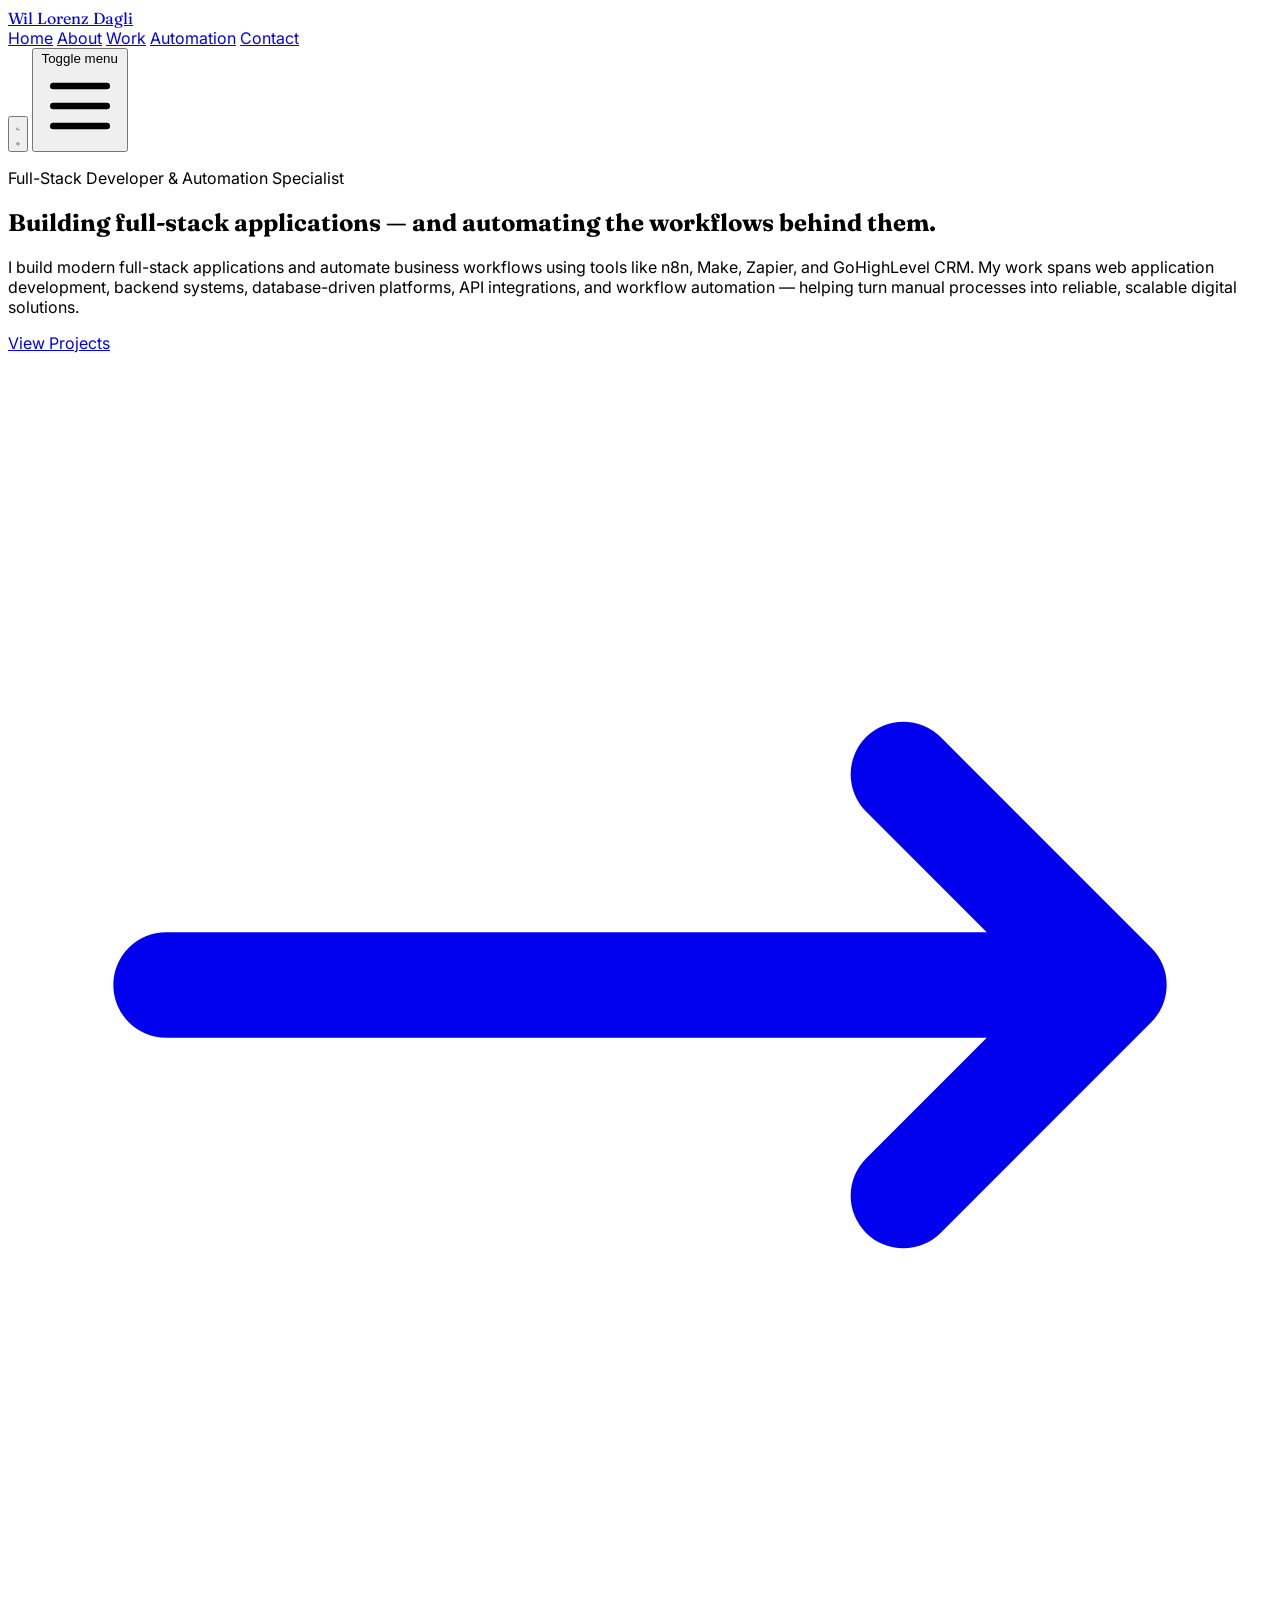
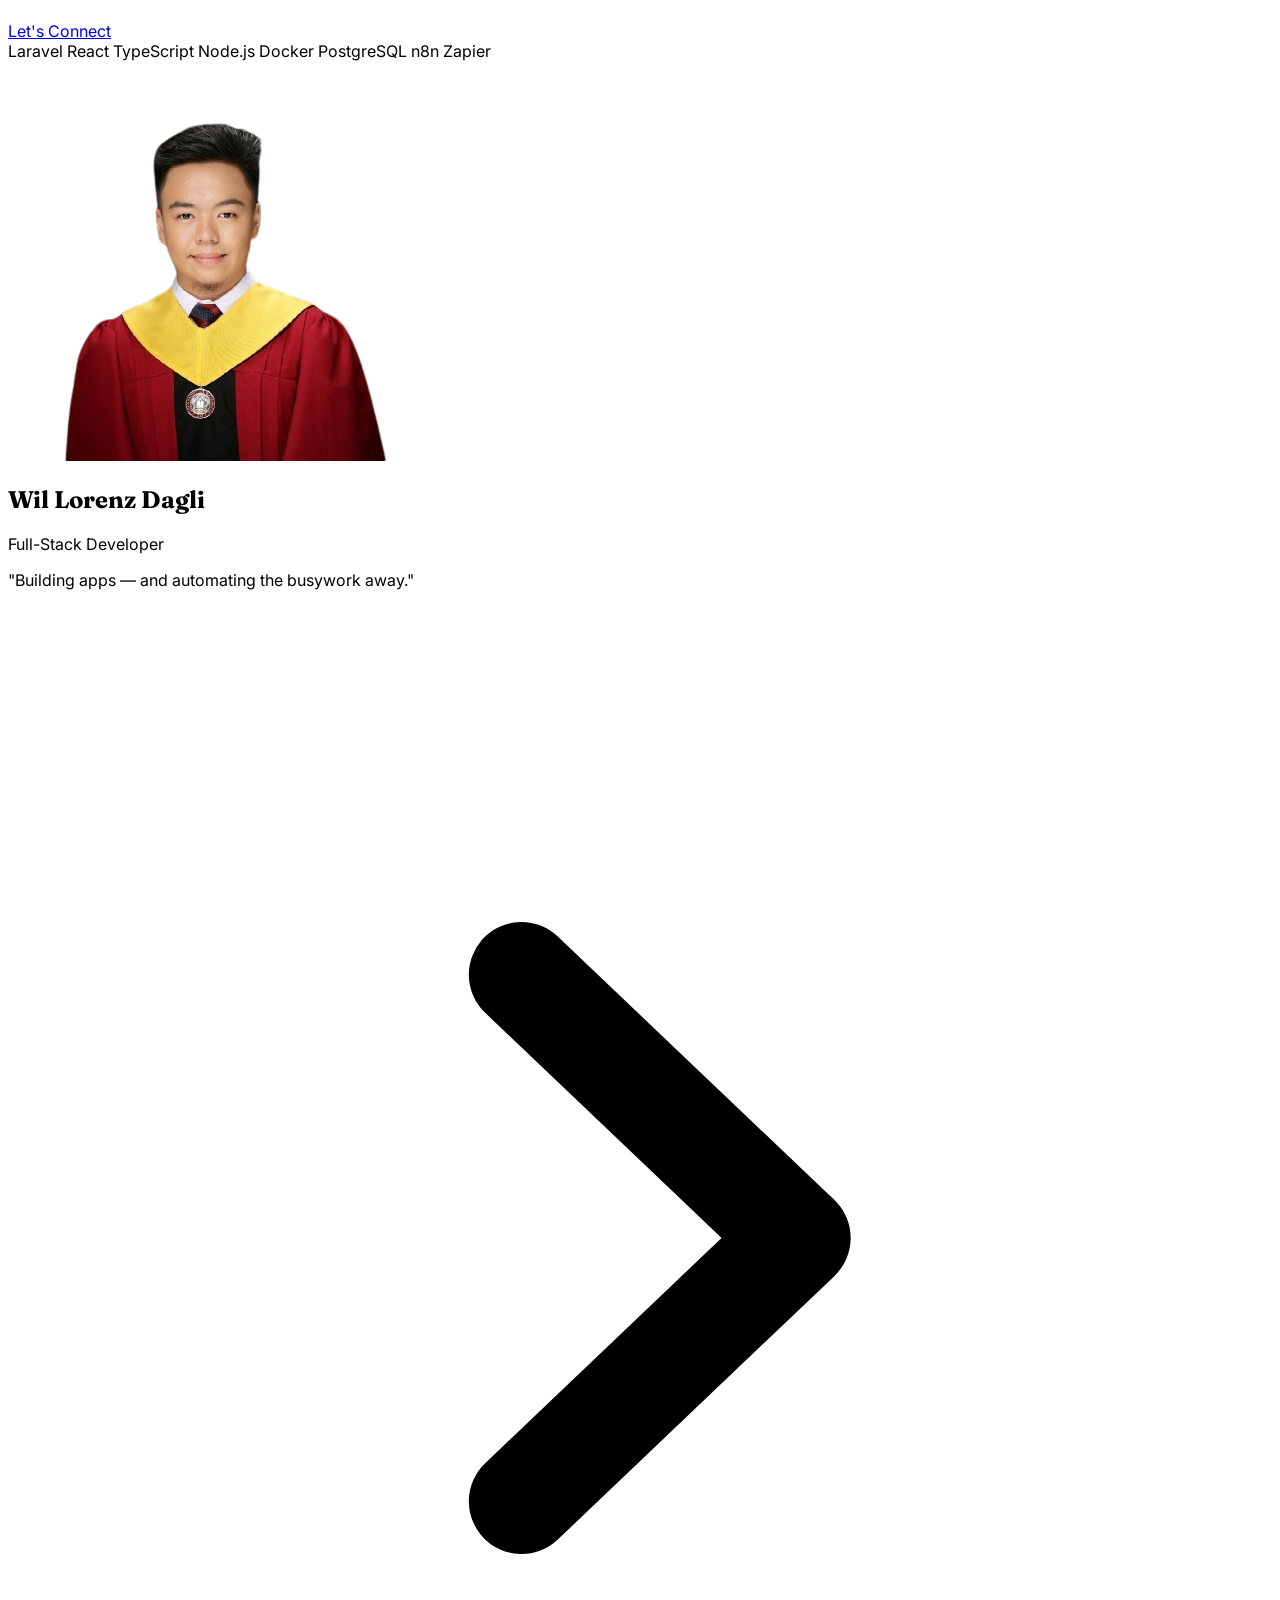
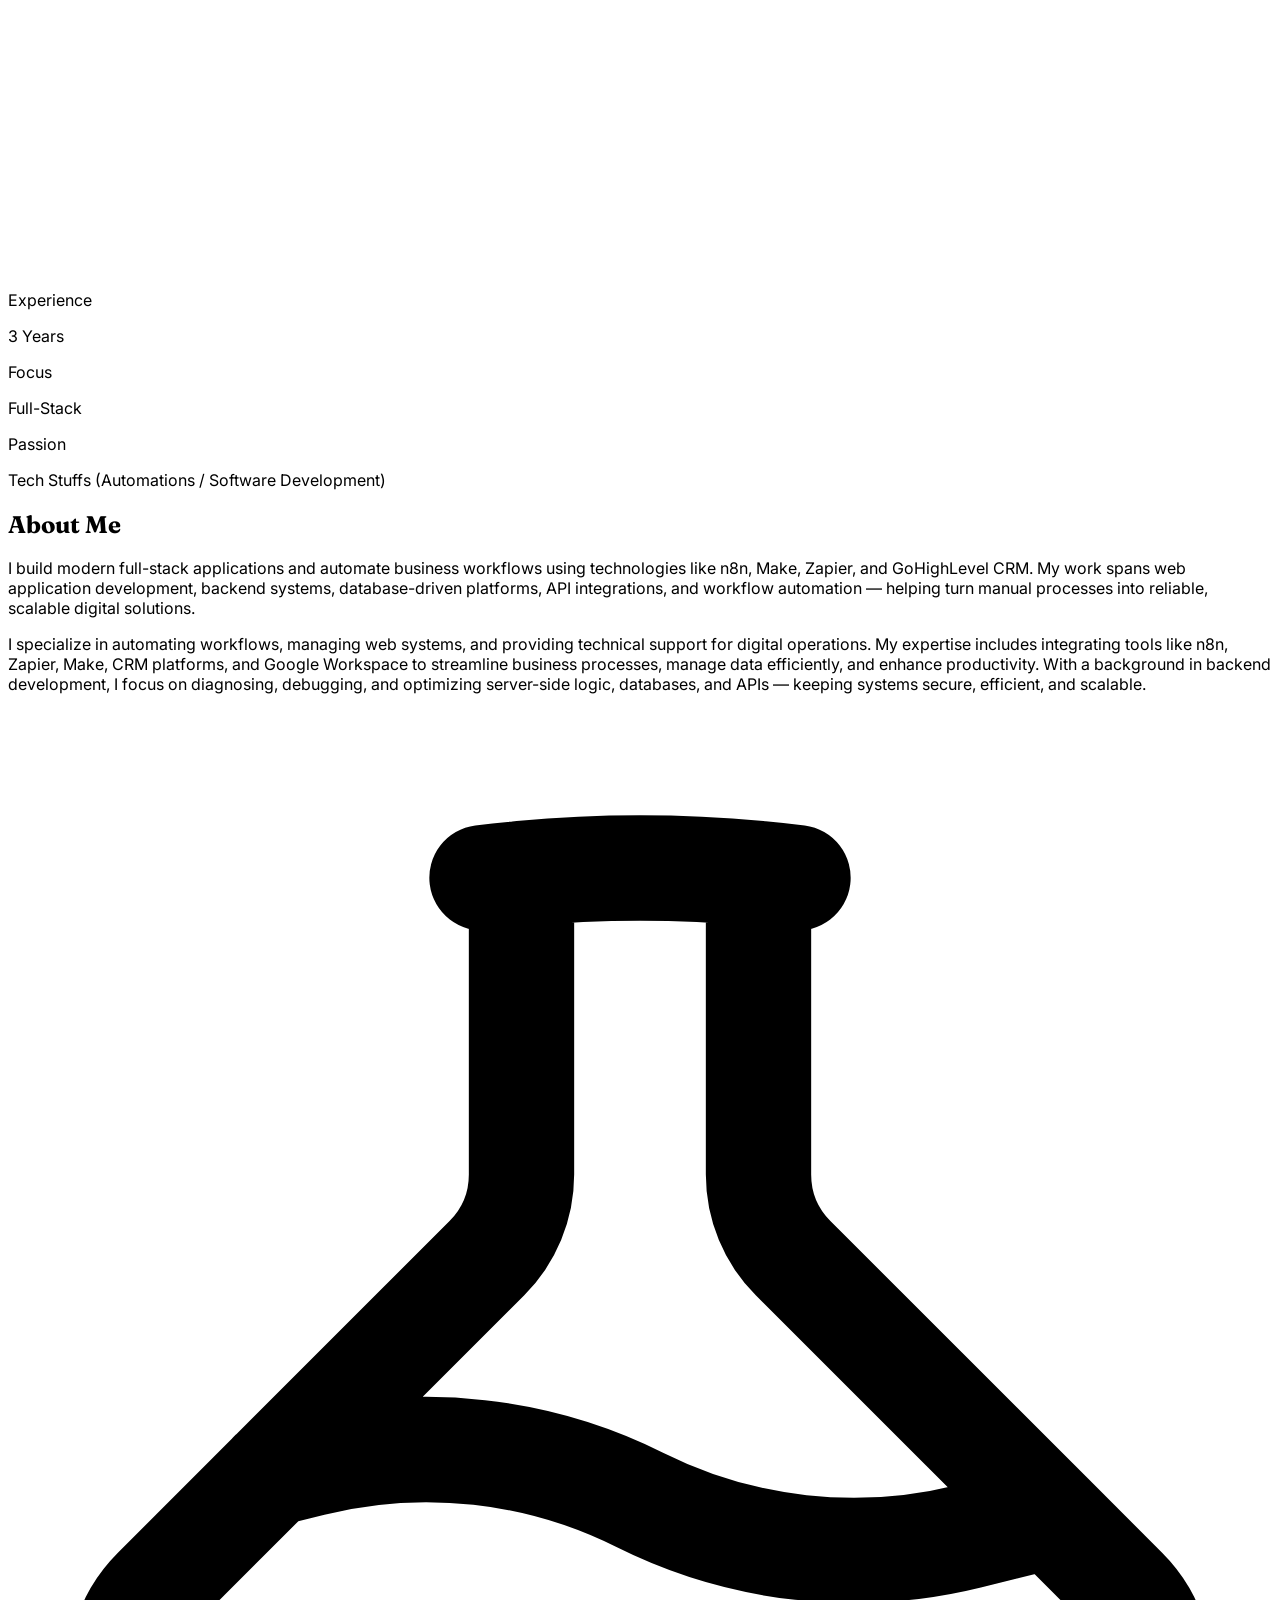
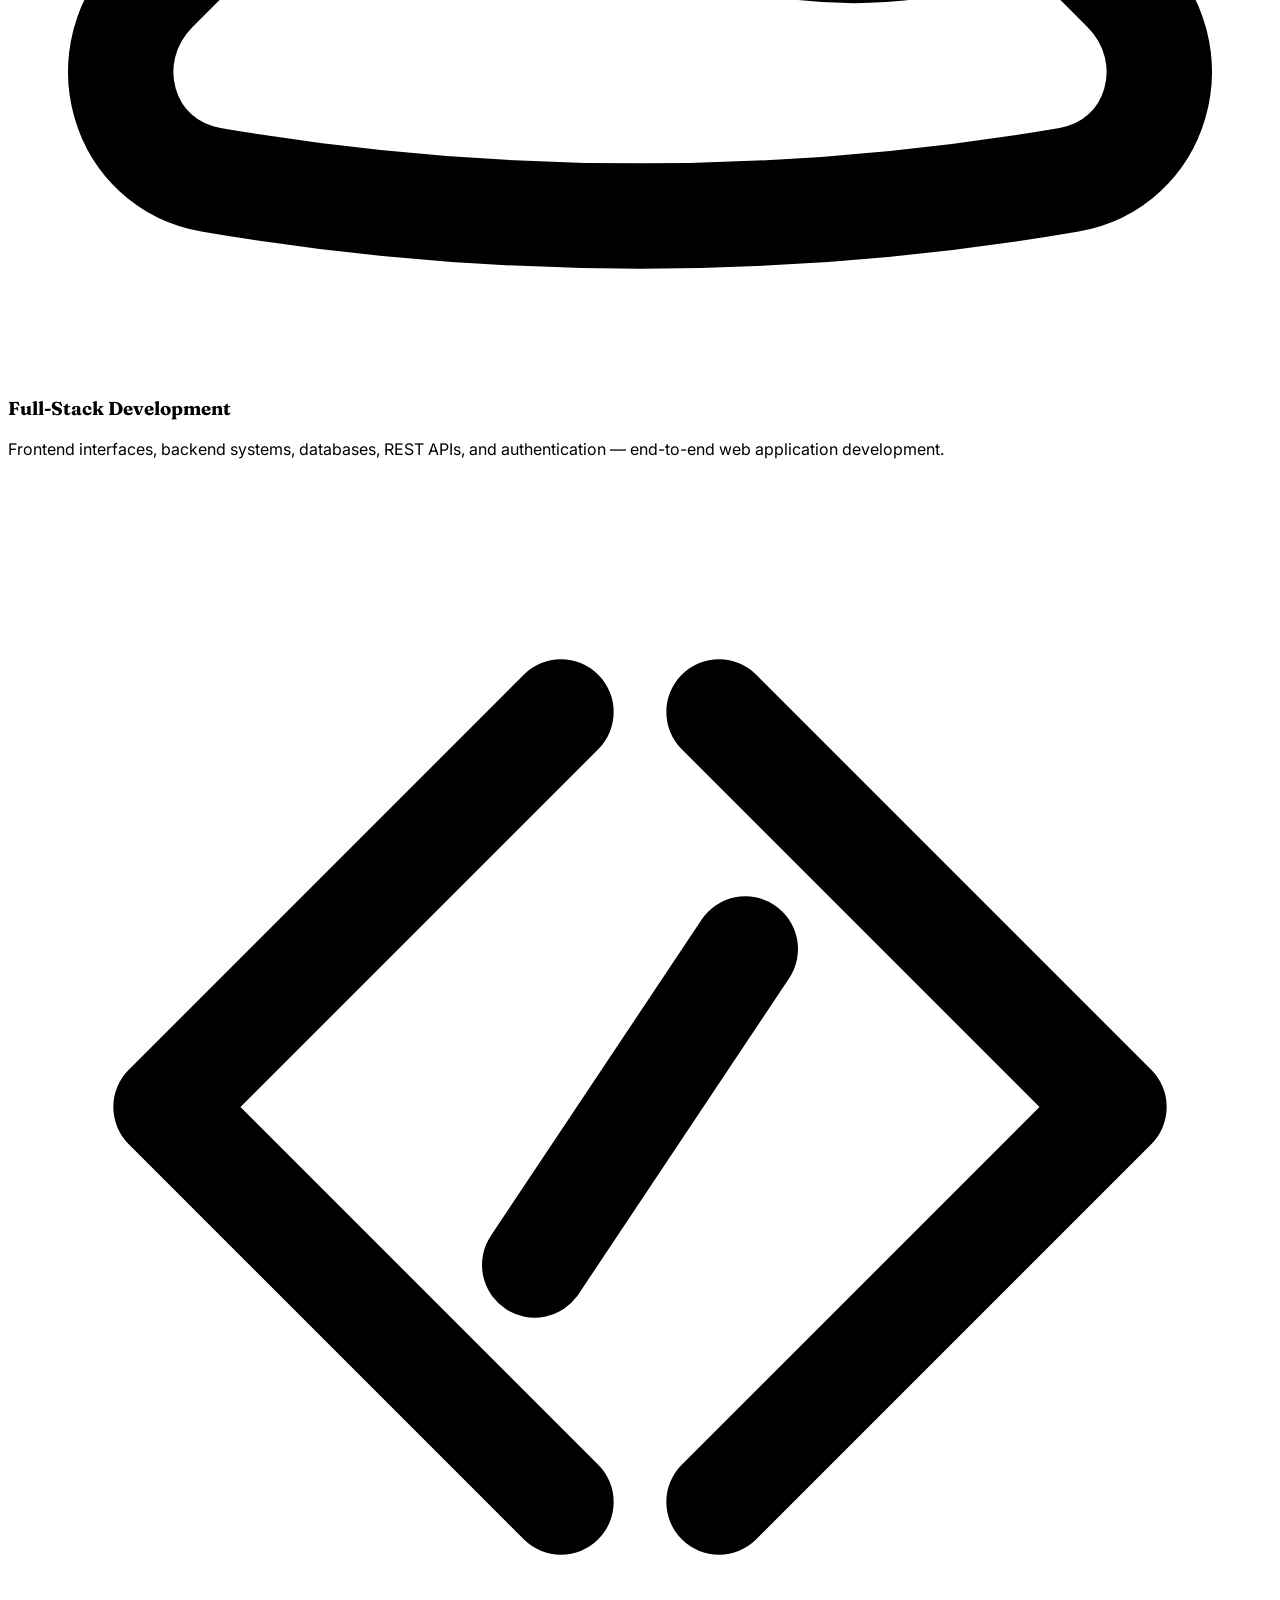
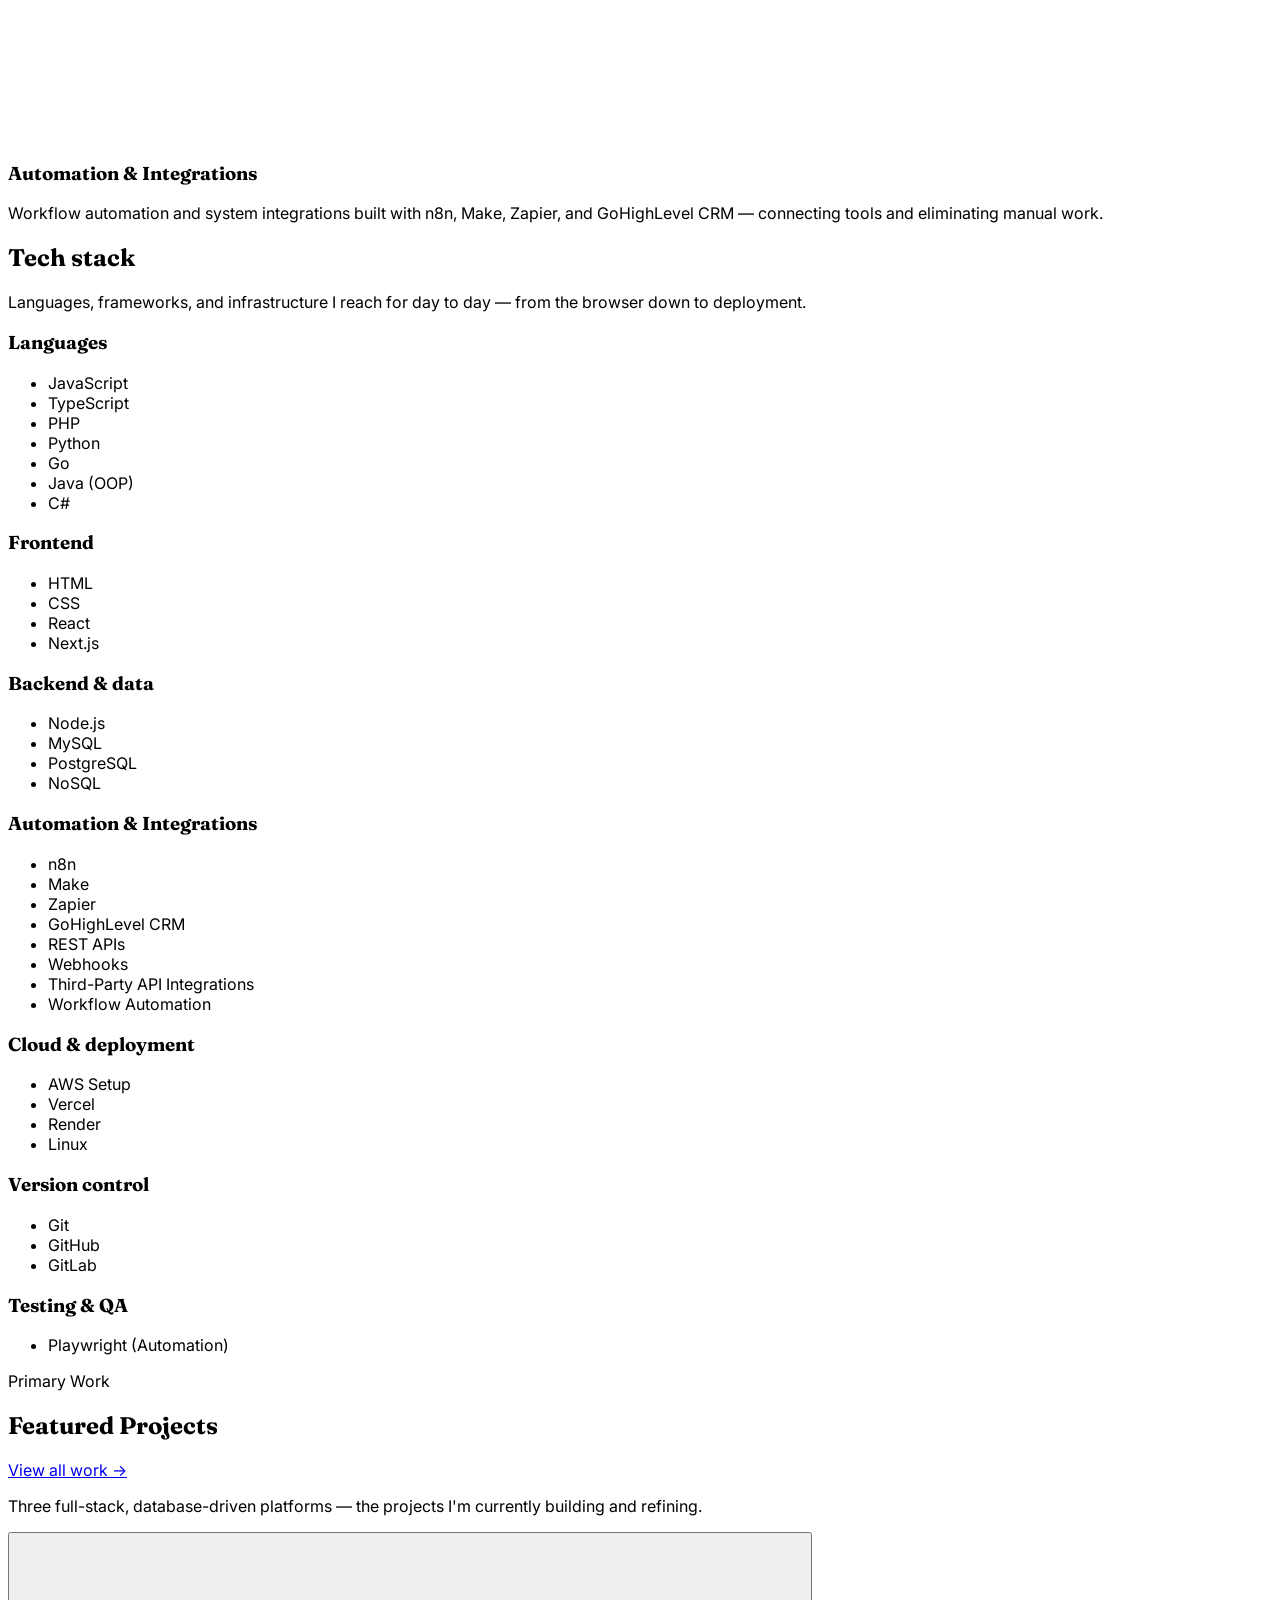
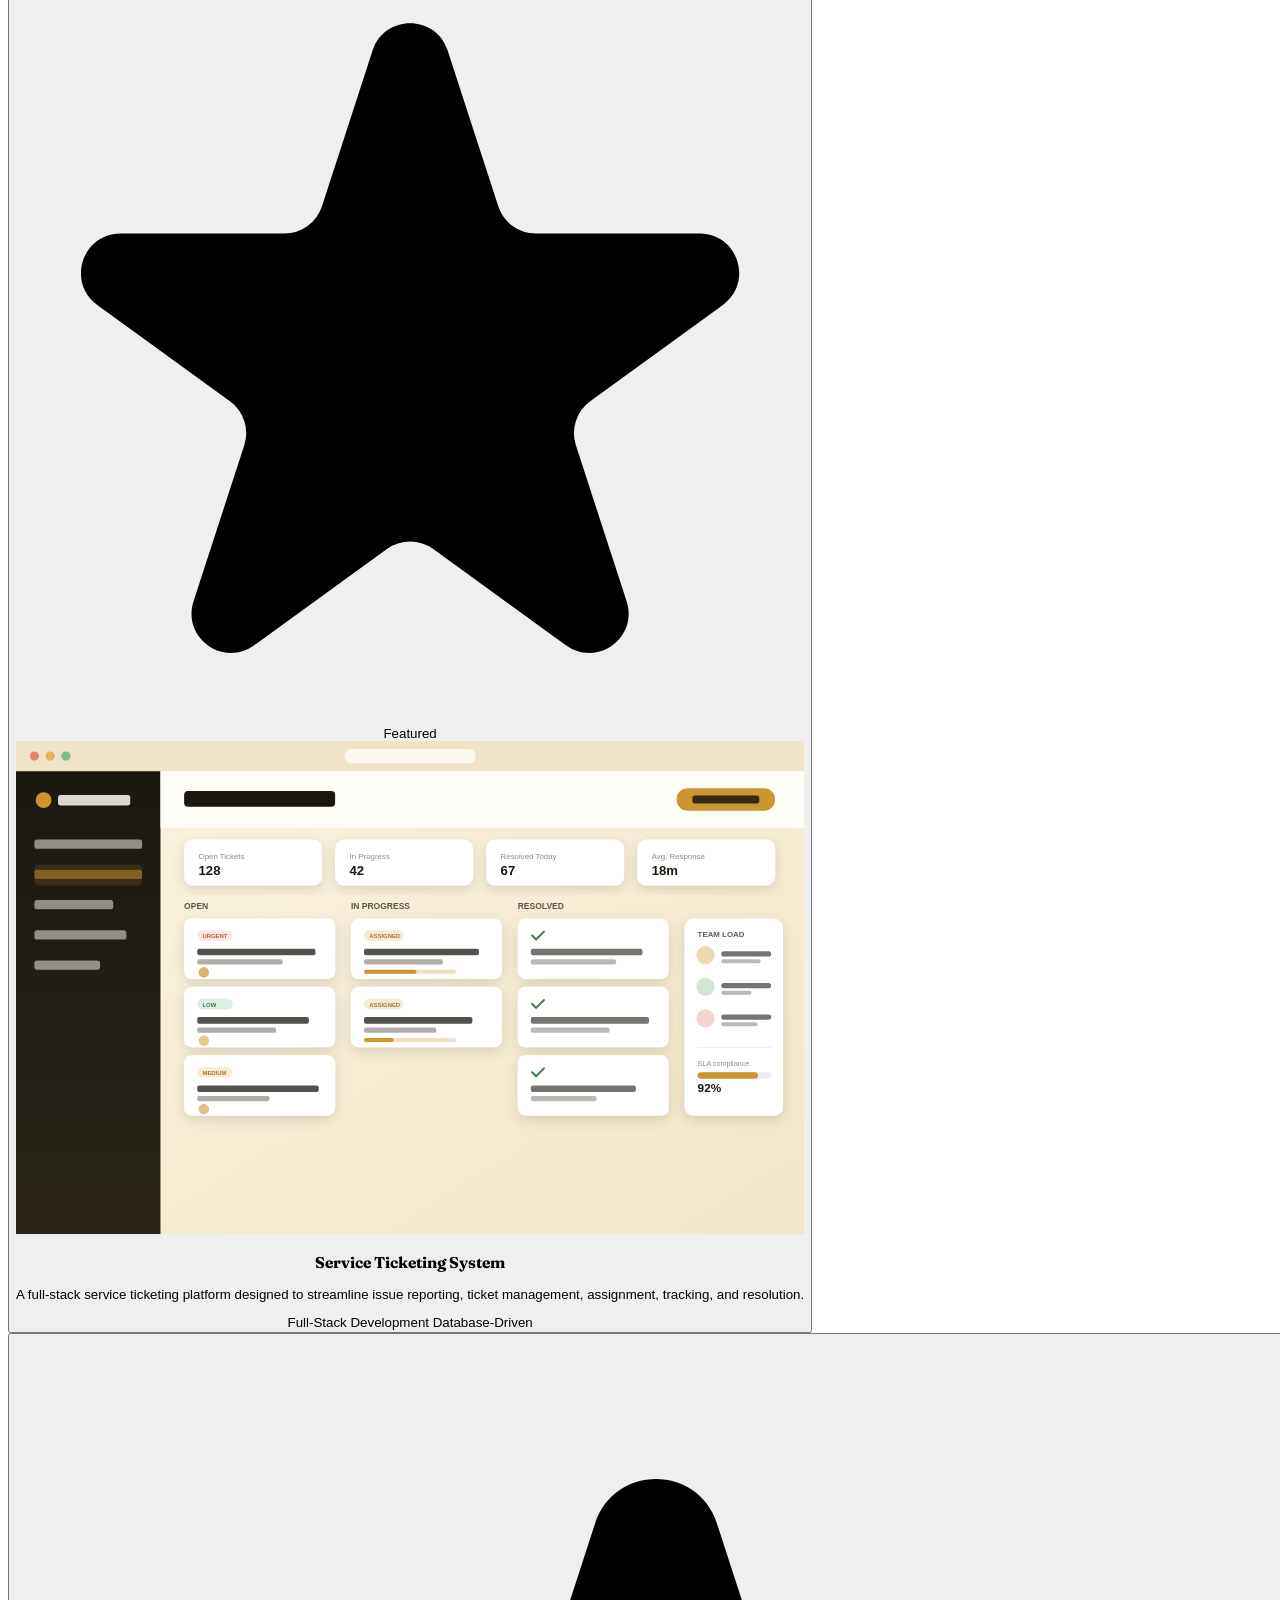
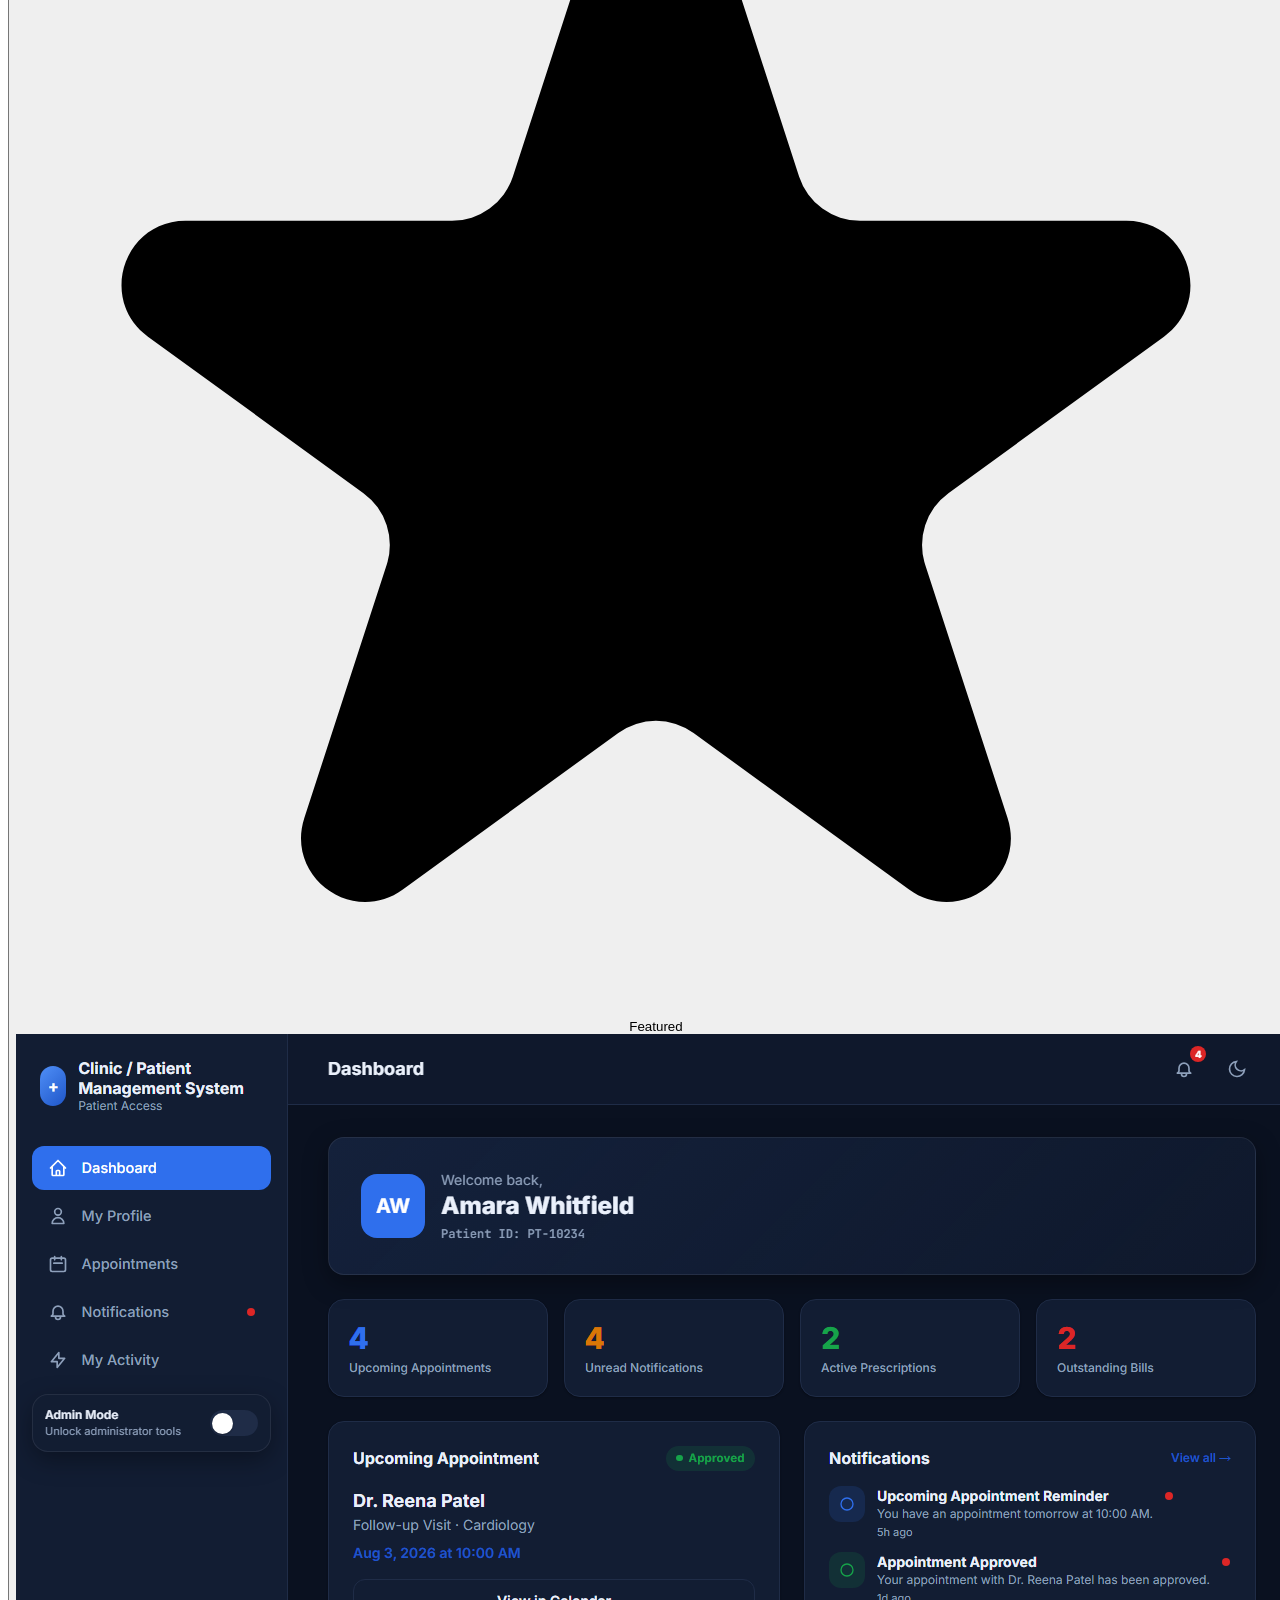
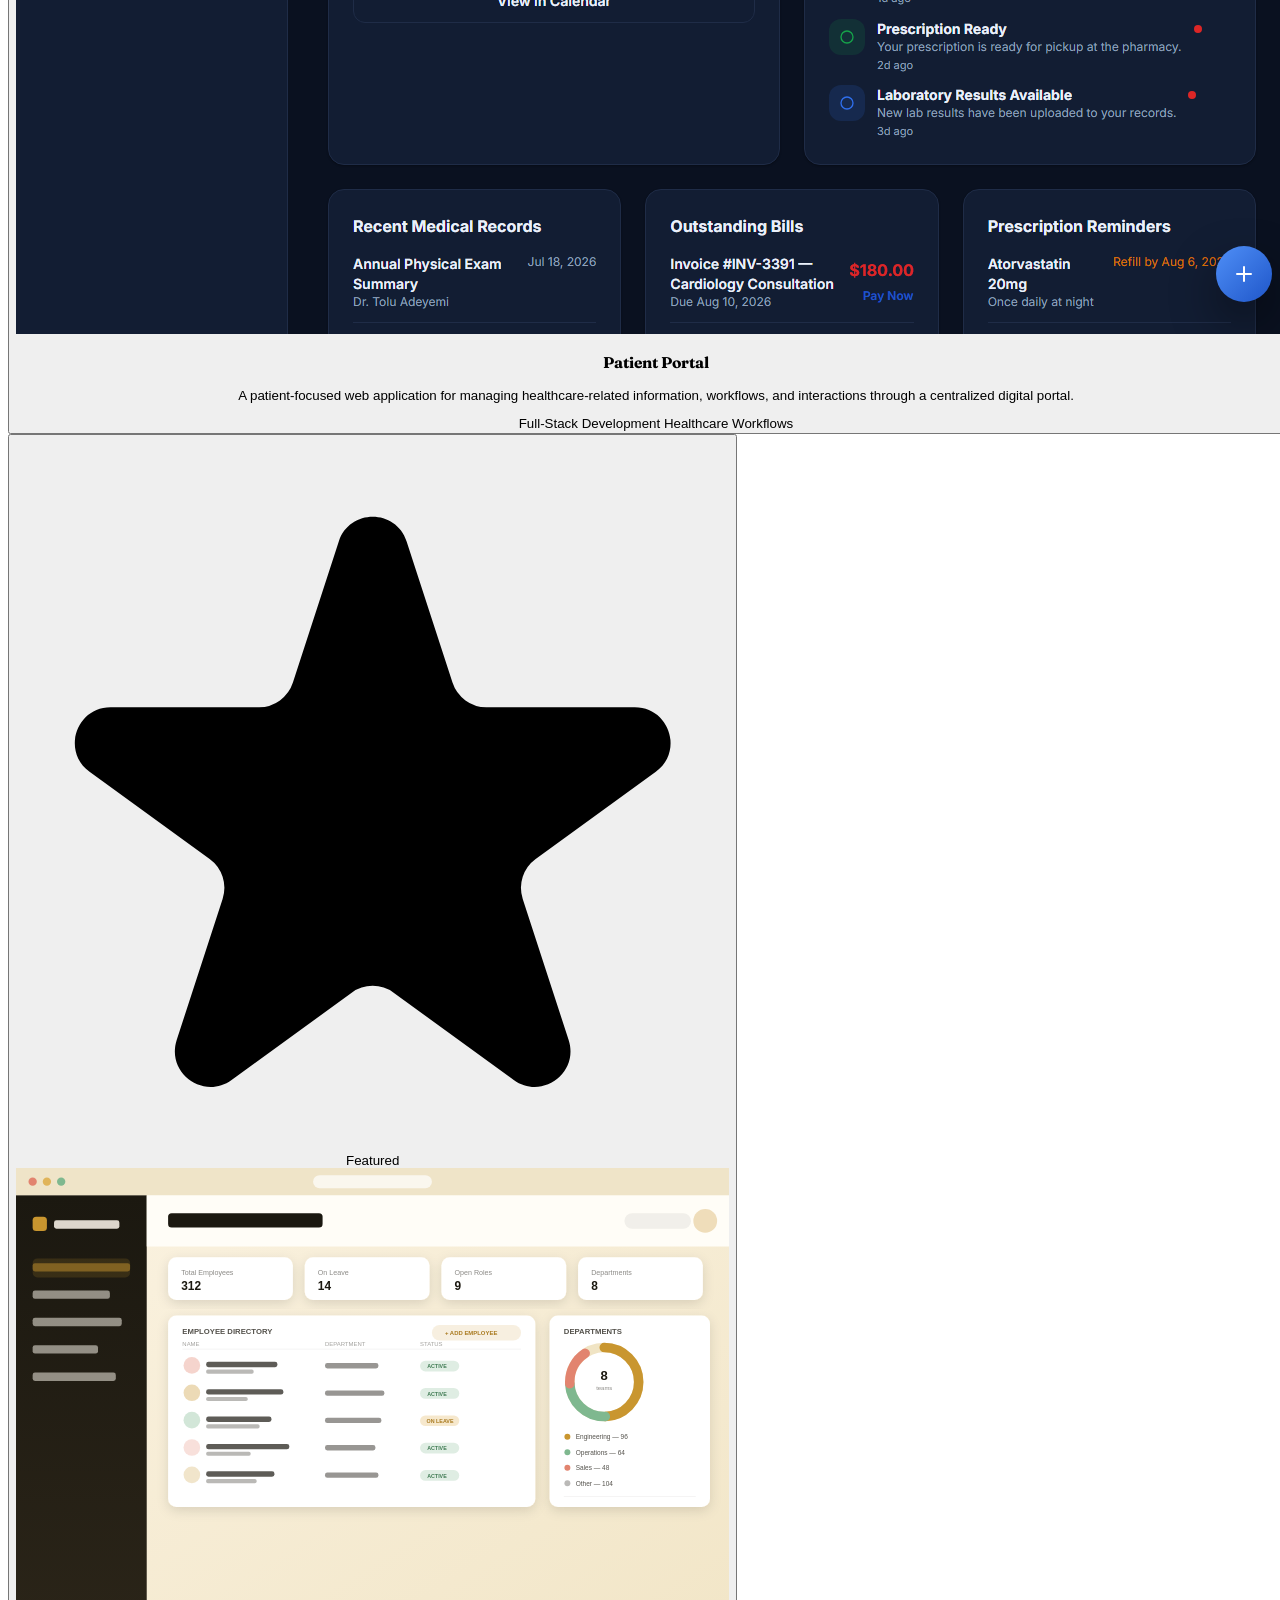
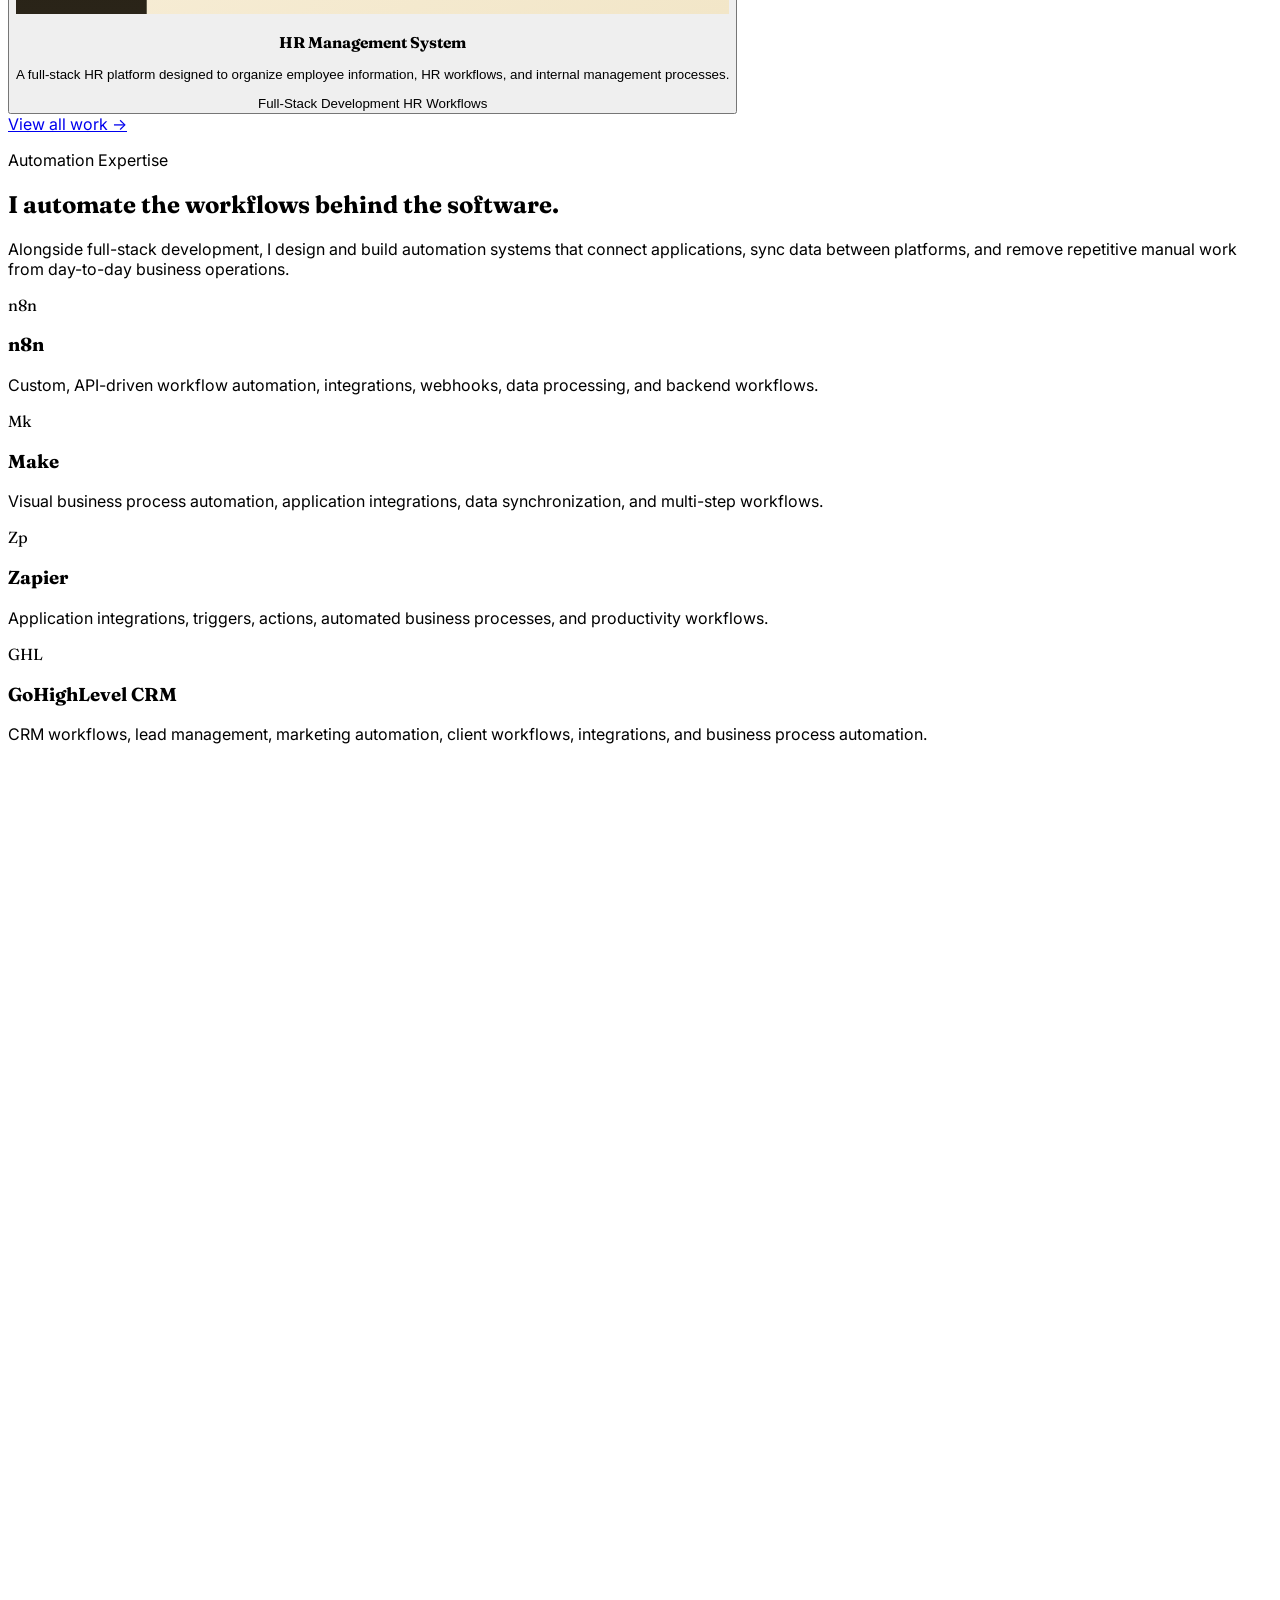
==== commit e6232eeb: "updated: passion" ====
--- a/index.html
+++ b/index.html
@@ -3,7 +3,9 @@
   <head>
     <meta charset="UTF-8" />
     <meta name="viewport" content="width=device-width, initial-scale=1.0" />
-    <title>Wil Lorenz Dagli — Full-Stack Developer & Automation Specialist</title>
+    <title>
+      Wil Lorenz Dagli — Full-Stack Developer & Automation Specialist
+    </title>
     <meta
       name="description"
       content="Portfolio of Wil Lorenz Dagli, a full-stack developer and automation specialist building web applications and automating business workflows with n8n, Make, Zapier, and GoHighLevel CRM."
@@ -202,14 +204,14 @@
             workflows using tools like
             <span class="font-semibold text-ink dark:text-ink-dark">n8n</span>,
             <span class="font-semibold text-ink dark:text-ink-dark">Make</span>,
-            <span class="font-semibold text-ink dark:text-ink-dark">Zapier</span>,
-            and
+            <span class="font-semibold text-ink dark:text-ink-dark">Zapier</span
+            >, and
             <span class="font-semibold text-ink dark:text-ink-dark"
               >GoHighLevel CRM</span
             >. My work spans web application development, backend systems,
-            database-driven platforms, API integrations, and workflow
-            automation — helping turn manual processes into reliable, scalable
-            digital solutions.
+            database-driven platforms, API integrations, and workflow automation
+            — helping turn manual processes into reliable, scalable digital
+            solutions.
           </p>
 
           <!-- Buttons -->
@@ -405,7 +407,7 @@
                   <p
                     class="mt-1 text-lg font-semibold text-ink dark:text-white"
                   >
-                    Automation
+                    Tech Stuffs (Automations / Software Development)
                   </p>
                 </div>
               </div>
@@ -422,9 +424,7 @@
         <div class="max-w-6xl mx-auto px-6">
           <div class="grid lg:grid-cols-[1.1fr,0.9fr] gap-16 items-start">
             <div class="reveal">
-              <h2 class="font-display text-3xl font-semibold mb-6">
-                About Me
-              </h2>
+              <h2 class="font-display text-3xl font-semibold mb-6">About Me</h2>
               <p
                 class="text-lg leading-8 text-ink/70 dark:text-ink-dark/70 mb-5"
               >
@@ -436,15 +436,14 @@
                 reliable, scalable digital solutions.
               </p>
               <p class="leading-7 text-ink/70 dark:text-ink-dark/70">
-                I specialize in automating workflows, managing web systems,
-                and providing technical support for digital operations. My
-                expertise includes integrating tools like n8n, Zapier, Make,
-                CRM platforms, and Google Workspace to streamline business
+                I specialize in automating workflows, managing web systems, and
+                providing technical support for digital operations. My expertise
+                includes integrating tools like n8n, Zapier, Make, CRM
+                platforms, and Google Workspace to streamline business
                 processes, manage data efficiently, and enhance productivity.
-                With a background in backend development, I focus on
-                diagnosing, debugging, and optimizing server-side logic,
-                databases, and APIs — keeping systems secure, efficient, and
-                scalable.
+                With a background in backend development, I focus on diagnosing,
+                debugging, and optimizing server-side logic, databases, and APIs
+                — keeping systems secure, efficient, and scalable.
               </p>
             </div>
 
@@ -477,8 +476,7 @@
                 </h3>
                 <p class="text-sm text-ink/60 dark:text-ink-dark/60 leading-6">
                   Frontend interfaces, backend systems, databases, REST APIs,
-                  and authentication — end-to-end web application
-                  development.
+                  and authentication — end-to-end web application development.
                 </p>
               </div>
 
@@ -790,9 +788,9 @@
                 <p
                   class="text-sm text-ink/60 dark:text-ink-dark/60 leading-6 mb-4"
                 >
-                  A full-stack service ticketing platform designed to
-                  streamline issue reporting, ticket management, assignment,
-                  tracking, and resolution.
+                  A full-stack service ticketing platform designed to streamline
+                  issue reporting, ticket management, assignment, tracking, and
+                  resolution.
                 </p>
                 <div class="flex flex-wrap gap-1.5 text-xs">
                   <span
@@ -887,8 +885,7 @@
                   class="text-sm text-ink/60 dark:text-ink-dark/60 leading-6 mb-4"
                 >
                   A full-stack HR platform designed to organize employee
-                  information, HR workflows, and internal management
-                  processes.
+                  information, HR workflows, and internal management processes.
                 </p>
                 <div class="flex flex-wrap gap-1.5 text-xs">
                   <span
@@ -947,8 +944,8 @@
               </div>
               <h3 class="font-display text-base font-semibold mb-2">n8n</h3>
               <p class="text-sm text-ink/60 dark:text-ink-dark/60 leading-6">
-                Custom, API-driven workflow automation, integrations,
-                webhooks, data processing, and backend workflows.
+                Custom, API-driven workflow automation, integrations, webhooks,
+                data processing, and backend workflows.
               </p>
             </div>
 
@@ -977,12 +974,10 @@
               >
                 Zp
               </div>
-              <h3 class="font-display text-base font-semibold mb-2">
-                Zapier
-              </h3>
+              <h3 class="font-display text-base font-semibold mb-2">Zapier</h3>
               <p class="text-sm text-ink/60 dark:text-ink-dark/60 leading-6">
-                Application integrations, triggers, actions, automated
-                business processes, and productivity workflows.
+                Application integrations, triggers, actions, automated business
+                processes, and productivity workflows.
               </p>
             </div>
 
@@ -1021,12 +1016,14 @@
                   fill="none"
                   stroke="currentColor"
                   viewBox="0 0 24 24"
-                  ><path
+                >
+                  <path
                     stroke-linecap="round"
                     stroke-linejoin="round"
                     stroke-width="2"
                     d="M5 13l4 4L19 7"
-                /></svg>
+                  />
+                </svg>
                 <span>Build custom workflow automations</span>
               </li>
               <li class="flex items-start gap-2.5">
@@ -1035,12 +1032,14 @@
                   fill="none"
                   stroke="currentColor"
                   viewBox="0 0 24 24"
-                  ><path
+                >
+                  <path
                     stroke-linecap="round"
                     stroke-linejoin="round"
                     stroke-width="2"
                     d="M5 13l4 4L19 7"
-                /></svg>
+                  />
+                </svg>
                 <span>Connect different applications and APIs</span>
               </li>
               <li class="flex items-start gap-2.5">
@@ -1049,12 +1048,14 @@
                   fill="none"
                   stroke="currentColor"
                   viewBox="0 0 24 24"
-                  ><path
+                >
+                  <path
                     stroke-linecap="round"
                     stroke-linejoin="round"
                     stroke-width="2"
                     d="M5 13l4 4L19 7"
-                /></svg>
+                  />
+                </svg>
                 <span>Automate repetitive business processes</span>
               </li>
               <li class="flex items-start gap-2.5">
@@ -1063,12 +1064,14 @@
                   fill="none"
                   stroke="currentColor"
                   viewBox="0 0 24 24"
-                  ><path
+                >
+                  <path
                     stroke-linecap="round"
                     stroke-linejoin="round"
                     stroke-width="2"
                     d="M5 13l4 4L19 7"
-                /></svg>
+                  />
+                </svg>
                 <span>Create webhook-based workflows</span>
               </li>
               <li class="flex items-start gap-2.5">
@@ -1077,12 +1080,14 @@
                   fill="none"
                   stroke="currentColor"
                   viewBox="0 0 24 24"
-                  ><path
+                >
+                  <path
                     stroke-linecap="round"
                     stroke-linejoin="round"
                     stroke-width="2"
                     d="M5 13l4 4L19 7"
-                /></svg>
+                  />
+                </svg>
                 <span>Synchronize data between systems</span>
               </li>
               <li class="flex items-start gap-2.5">
@@ -1091,12 +1096,14 @@
                   fill="none"
                   stroke="currentColor"
                   viewBox="0 0 24 24"
-                  ><path
+                >
+                  <path
                     stroke-linecap="round"
                     stroke-linejoin="round"
                     stroke-width="2"
                     d="M5 13l4 4L19 7"
-                /></svg>
+                  />
+                </svg>
                 <span>Integrate CRMs and third-party services</span>
               </li>
               <li class="flex items-start gap-2.5">
@@ -1105,12 +1112,14 @@
                   fill="none"
                   stroke="currentColor"
                   viewBox="0 0 24 24"
-                  ><path
+                >
+                  <path
                     stroke-linecap="round"
                     stroke-linejoin="round"
                     stroke-width="2"
                     d="M5 13l4 4L19 7"
-                /></svg>
+                  />
+                </svg>
                 <span>Build API integrations</span>
               </li>
               <li class="flex items-start gap-2.5">
@@ -1119,12 +1128,14 @@
                   fill="none"
                   stroke="currentColor"
                   viewBox="0 0 24 24"
-                  ><path
+                >
+                  <path
                     stroke-linecap="round"
                     stroke-linejoin="round"
                     stroke-width="2"
                     d="M5 13l4 4L19 7"
-                /></svg>
+                  />
+                </svg>
                 <span>Automate notifications and follow-up processes</span>
               </li>
               <li class="flex items-start gap-2.5">
@@ -1133,12 +1144,14 @@
                   fill="none"
                   stroke="currentColor"
                   viewBox="0 0 24 24"
-                  ><path
+                >
+                  <path
                     stroke-linecap="round"
                     stroke-linejoin="round"
                     stroke-width="2"
                     d="M5 13l4 4L19 7"
-                /></svg>
+                  />
+                </svg>
                 <span>Reduce manual operational work</span>
               </li>
               <li class="flex items-start gap-2.5">
@@ -1147,12 +1160,14 @@
                   fill="none"
                   stroke="currentColor"
                   viewBox="0 0 24 24"
-                  ><path
+                >
+                  <path
                     stroke-linecap="round"
                     stroke-linejoin="round"
                     stroke-width="2"
                     d="M5 13l4 4L19 7"
-                /></svg>
+                  />
+                </svg>
                 <span>Design scalable business workflows</span>
               </li>
             </ul>
